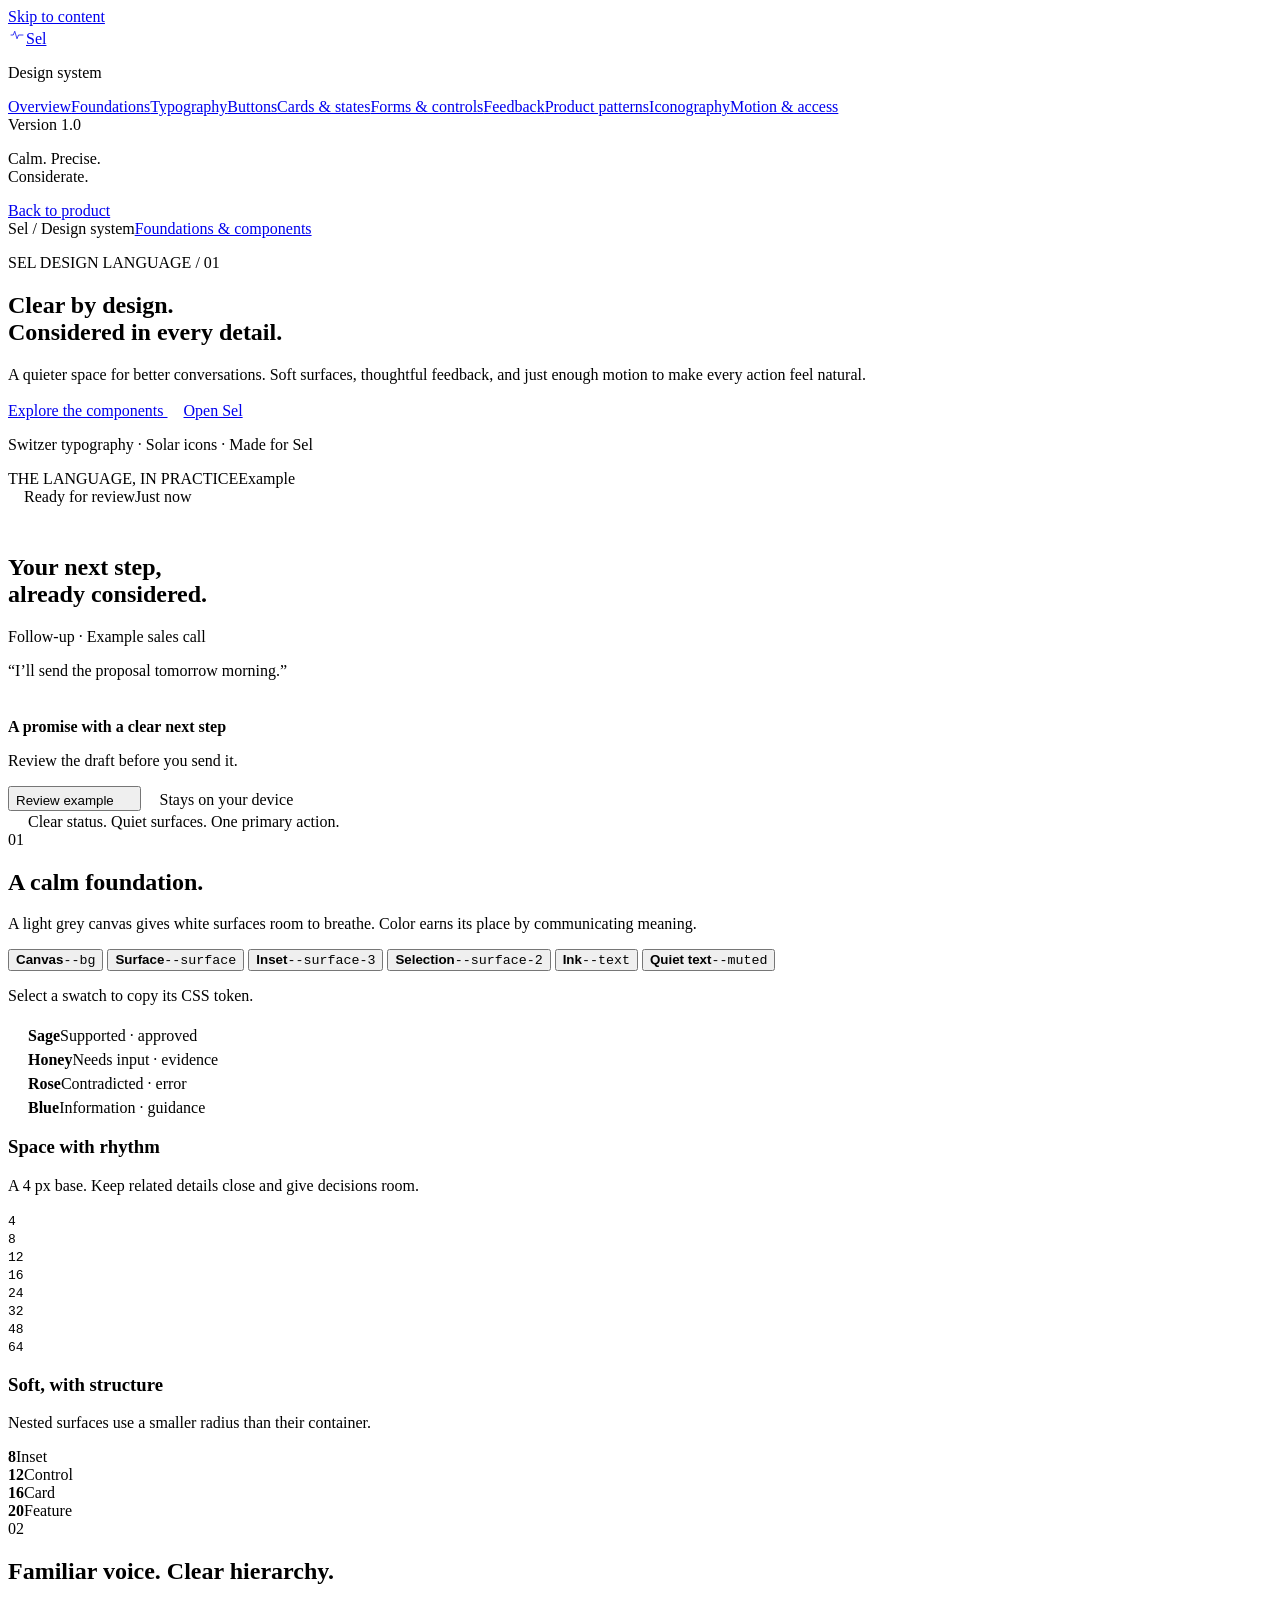
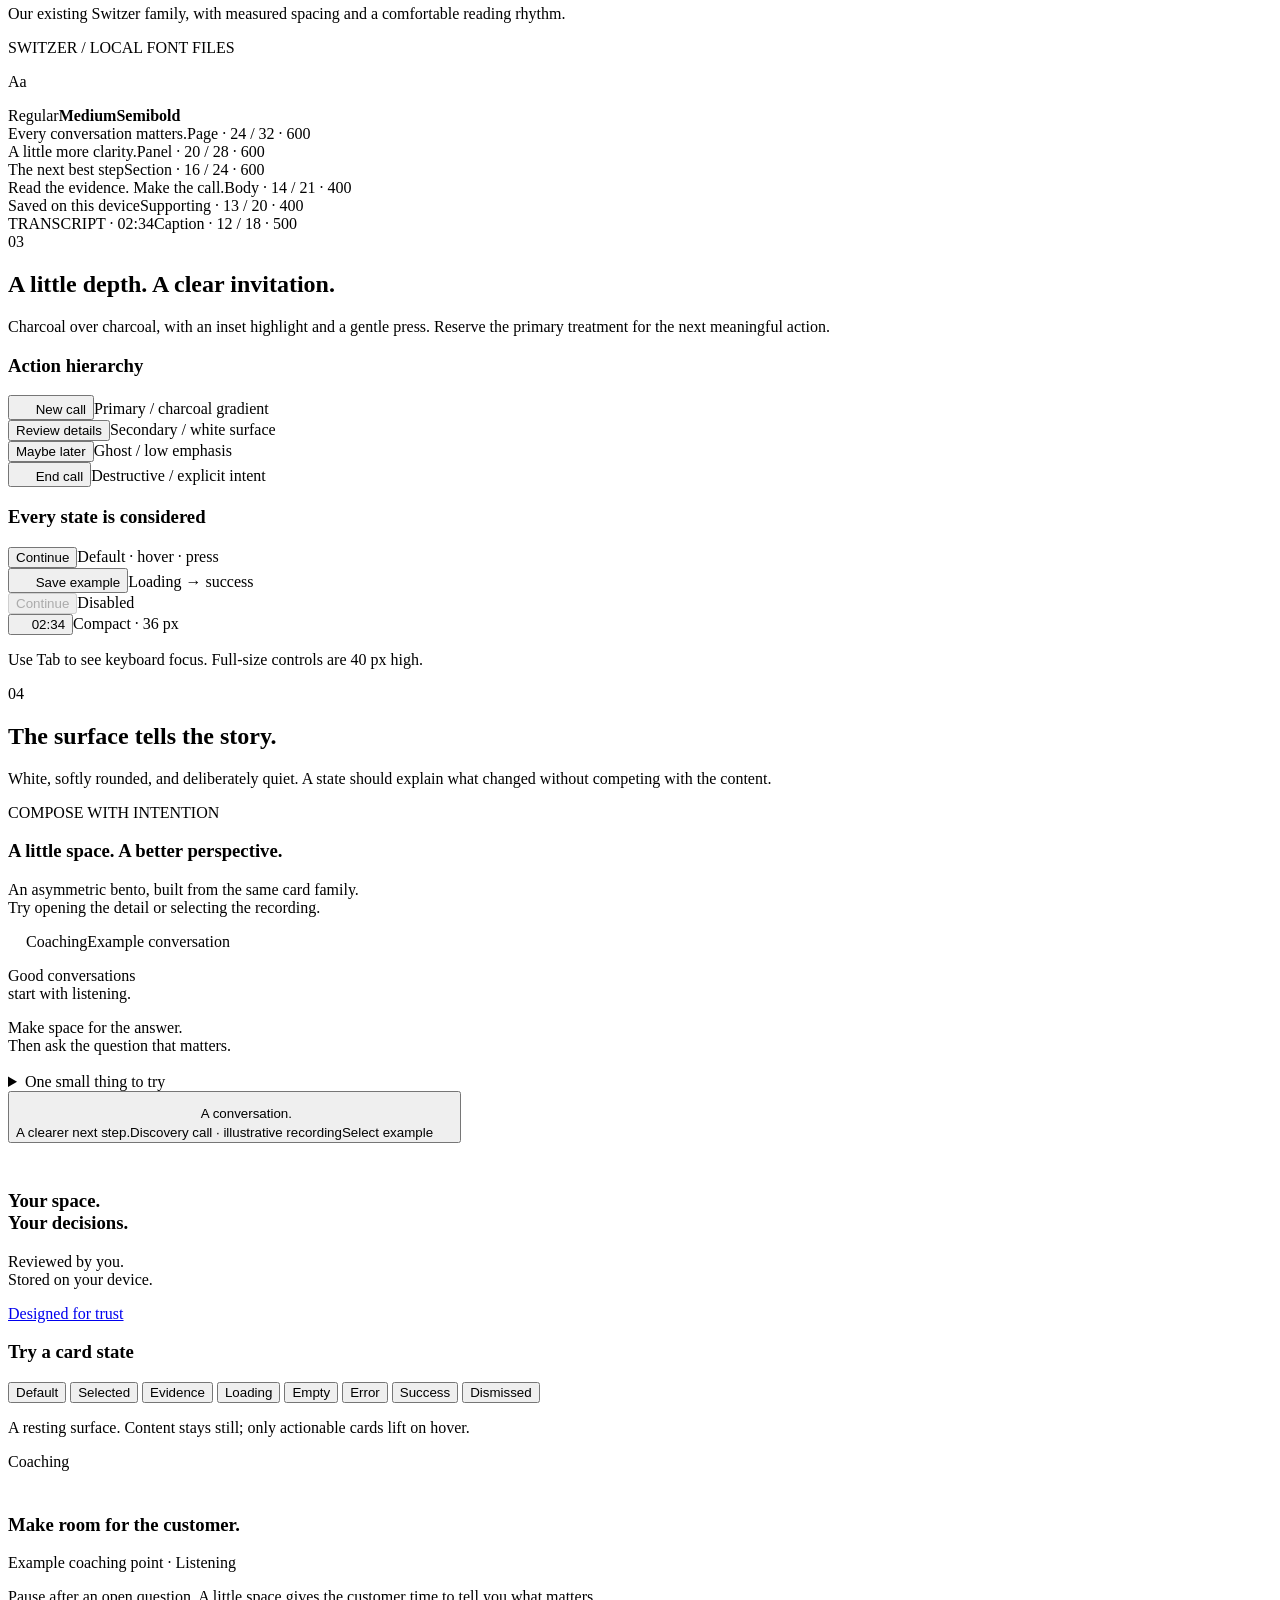
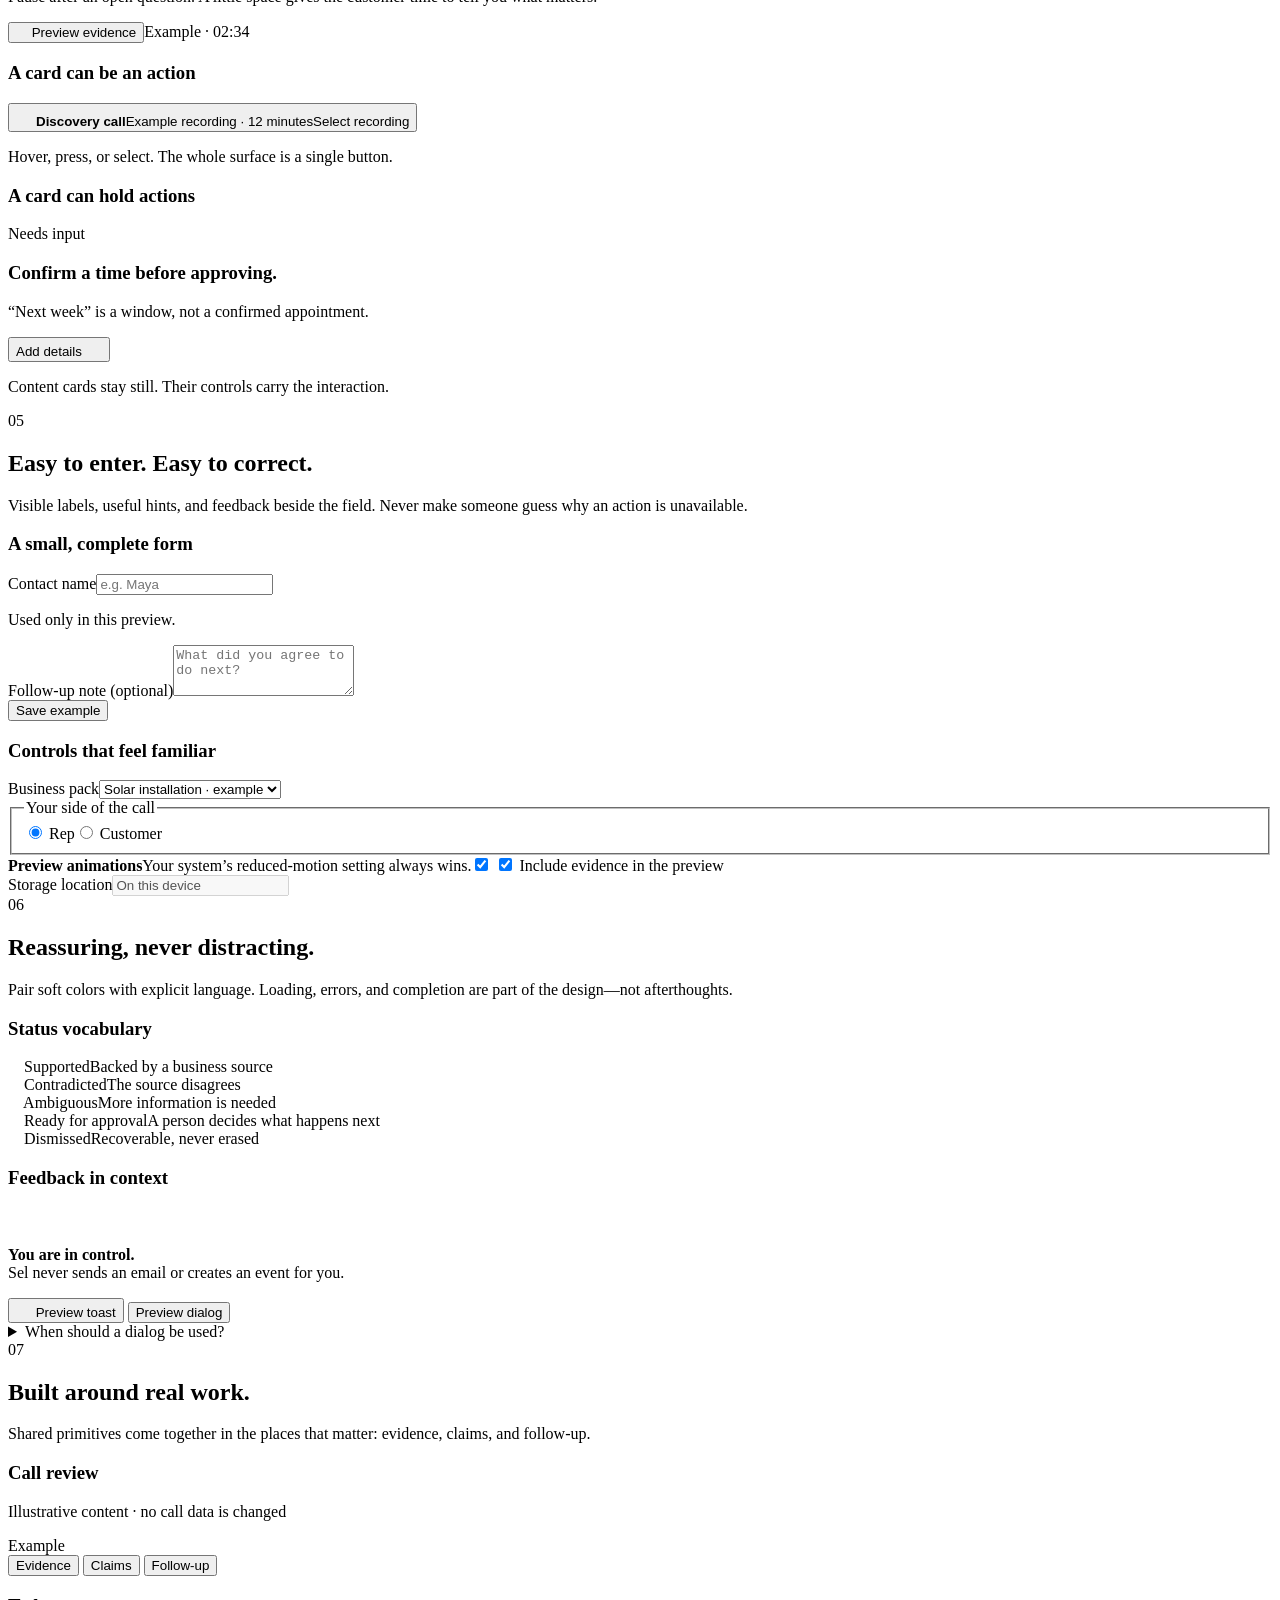
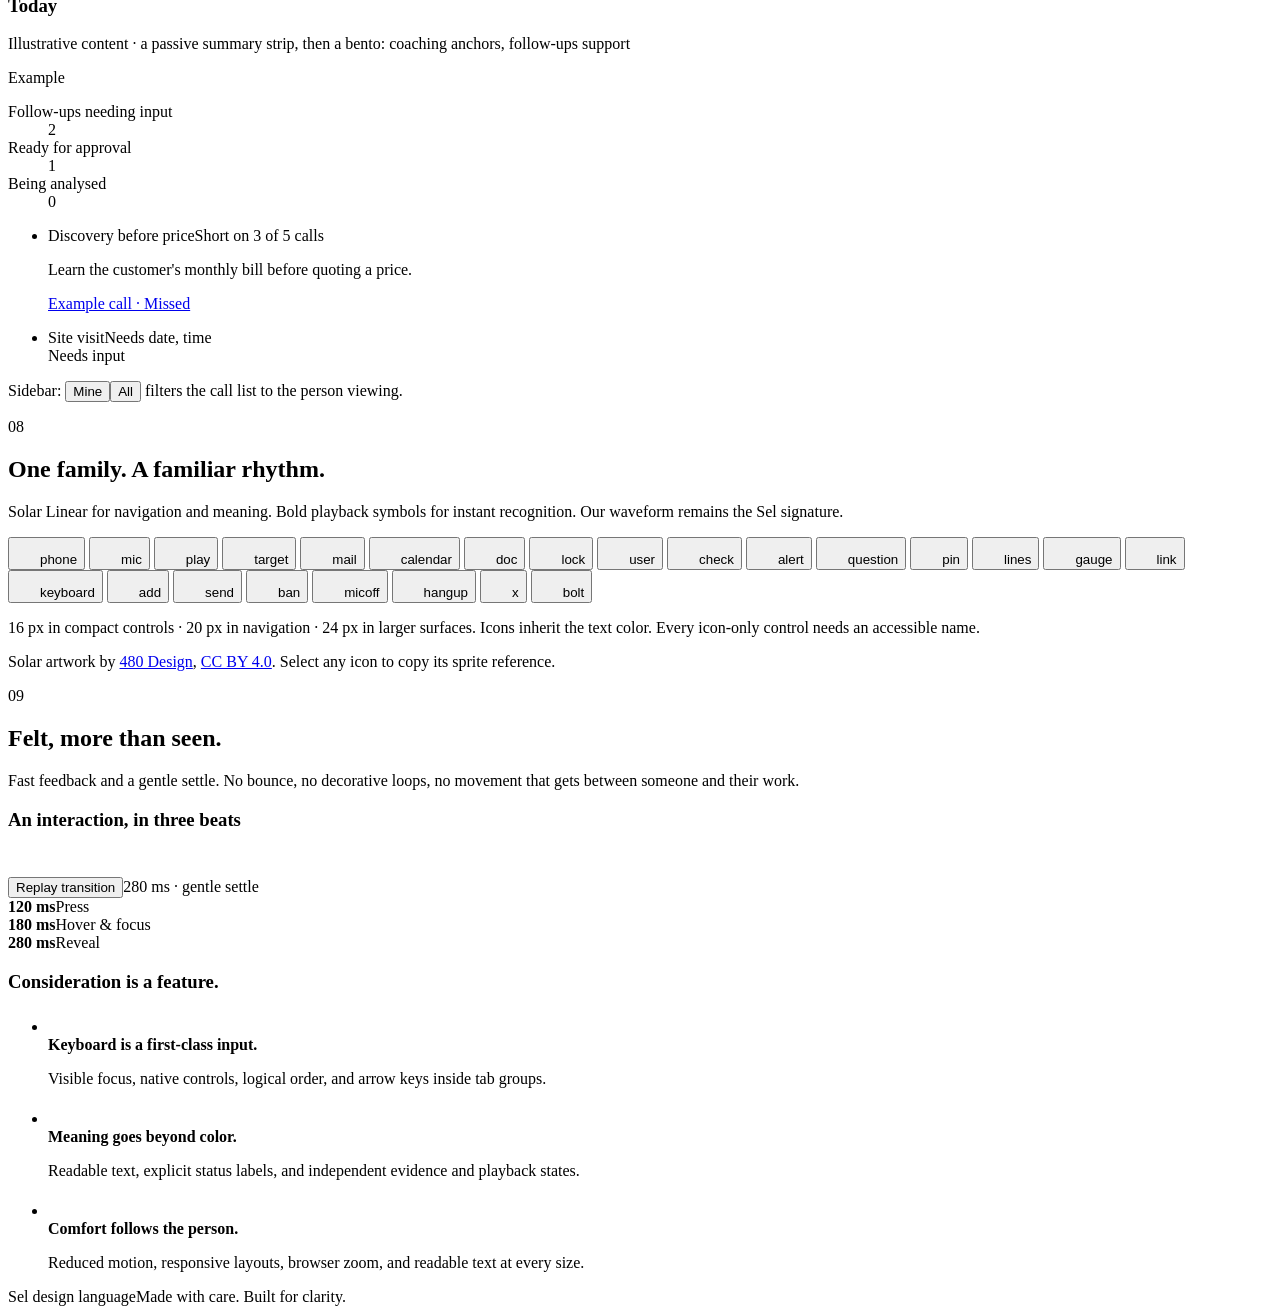
==== sel/web/design-system.html @ b3841a08 "Use 16 px card and 20 px feature radii" ====
<!doctype html>
<html lang="en">
<head><meta charset="utf-8"><meta name="viewport" content="width=device-width, initial-scale=1"><title>Sel · Design system</title><link rel="icon" href="data:,"><link rel="stylesheet" href="/static/style.css"><link rel="stylesheet" href="/static/design-system.css"><script src="/static/design-system.js" defer></script></head><body class="ds-page"><a class="skip-link" href="#content">Skip to content</a><aside class="ds-sidebar"><a class="brand" href="/" aria-label="Sel home"><span class="brand-mark" aria-hidden="true"><svg width="18" height="18" viewBox="0 0 24 24" fill="none" stroke="currentColor" stroke-linecap="round">
<path d="M4 12h3l2-5 3 10 2-5h6"/></svg></span><span class="brand-name">Sel</span></a>
<p class="ds-sidebar-title">Design system</p><nav aria-label="Design system sections"><a href="#overview" aria-current="location">Overview</a><a href="#foundations">Foundations</a><a href="#typography">Typography</a><a href="#buttons">Buttons</a><a href="#cards">Cards & states</a><a href="#forms">Forms & controls</a><a href="#feedback">Feedback</a><a href="#patterns">Product patterns</a><a href="#icons">Iconography</a><a href="#motion">Motion & access</a></nav>
<div class="ds-sidebar-footer"><span class="pill pill-neutral">Version 1.0</span>
<p>Calm. Precise.<br>Considerate.</p><a class="ds-text-link" href="/">Back to product</a></div></aside>
<div class="ds-workspace">
<header class="ds-topbar"><span>Sel <span class="muted">/ Design system</span></span><a href="#foundations" class="ds-text-link">Foundations & components</a></header><main id="content" class="ds-content">
<section id="overview" class="ds-hero" aria-labelledby="page-title">
<div class="ds-hero-copy">
<p class="ds-kicker">SEL DESIGN LANGUAGE / 01</p>
<h1 id="page-title">Clear by design.<br><span>Considered in every detail.</span></h1>
<p class="ds-intro">A quieter space for better conversations. Soft surfaces, thoughtful feedback, and just enough motion to make every action feel natural.</p>
<div class="row"><a class="button primary" href="#cards">Explore the components <svg class="solar-icon" width="16" height="16" viewBox="0 0 24 24" aria-hidden="true" focusable="false"><use href="/static/solar-icons.svg#add"/></svg></a><a class="ds-text-link" href="/#new">Open Sel</a></div>
<p class="ds-footnote">Switzer typography · Solar icons · Made for Sel</p></div>
<div class="ds-hero-preview">
<div class="ds-preview-label"><span>THE LANGUAGE, IN PRACTICE</span><span class="pill pill-neutral">Example</span></div>
<article class="card ds-feature-card">
<div class="row"><span class="pill pill-ok"><svg class="solar-icon" width="12" height="12" viewBox="0 0 24 24" aria-hidden="true" focusable="false"><use href="/static/solar-icons.svg#check"/></svg> Ready for review</span><span class="ds-preview-time">Just now</span></div>
<div class="card-head"><svg class="solar-icon" width="24" height="24" viewBox="0 0 24 24" aria-hidden="true" focusable="false"><use href="/static/solar-icons.svg#mail"/></svg>
<div>
<h2>Your next step,<br>already considered.</h2>
<p class="card-sub">Follow-up · Example sales call</p></div></div>
<p class="quote">“I’ll send the proposal tomorrow morning.”</p>
<div class="ds-preview-detail"><svg class="solar-icon" width="18" height="18" viewBox="0 0 24 24" aria-hidden="true" focusable="false"><use href="/static/solar-icons.svg#calendar"/></svg>
<div><strong>A promise with a clear next step</strong>
<p class="muted small">Review the draft before you send it.</p></div></div>
<div class="card-actions">
<button class="primary" id="hero-review">Review example <svg class="solar-icon" width="16" height="16" viewBox="0 0 24 24" aria-hidden="true" focusable="false"><use href="/static/solar-icons.svg#doc"/></svg></button><span class="ds-private"><svg class="solar-icon" width="14" height="14" viewBox="0 0 24 24" aria-hidden="true" focusable="false"><use href="/static/solar-icons.svg#lock"/></svg> Stays on your device</span></div></article>
<div class="ds-preview-note"><svg class="solar-icon" width="16" height="16" viewBox="0 0 24 24" aria-hidden="true" focusable="false"><use href="/static/solar-icons.svg#check"/></svg> Clear status. Quiet surfaces. One primary action.</div></div></section>

<section id="foundations" class="ds-section" aria-labelledby="foundations-title">
<div class="ds-section-head"><span class="ds-number">01</span>
<div>
<h2 id="foundations-title">A calm foundation.</h2>
<p>A light grey canvas gives white surfaces room to breathe. Color earns its place by communicating meaning.</p></div></div>
<div class="ds-swatches">
<button class="ds-swatch" data-token="--bg"><span class="ds-swatch-color" style="--swatch:var(--bg)"></span><strong>Canvas</strong><code>--bg</code><span class="ds-color-value"></span></button>
<button class="ds-swatch" data-token="--surface"><span class="ds-swatch-color" style="--swatch:var(--surface)"></span><strong>Surface</strong><code>--surface</code><span class="ds-color-value"></span></button>
<button class="ds-swatch" data-token="--surface-3"><span class="ds-swatch-color" style="--swatch:var(--surface-3)"></span><strong>Inset</strong><code>--surface-3</code><span class="ds-color-value"></span></button>
<button class="ds-swatch" data-token="--surface-2"><span class="ds-swatch-color" style="--swatch:var(--surface-2)"></span><strong>Selection</strong><code>--surface-2</code><span class="ds-color-value"></span></button>
<button class="ds-swatch" data-token="--text"><span class="ds-swatch-color" style="--swatch:var(--text)"></span><strong>Ink</strong><code>--text</code><span class="ds-color-value"></span></button>
<button class="ds-swatch" data-token="--muted"><span class="ds-swatch-color" style="--swatch:var(--muted)"></span><strong>Quiet text</strong><code>--muted</code><span class="ds-color-value"></span></button></div>
<p class="ds-caption">Select a swatch to copy its CSS token.</p>
<div class="ds-tones">
<div class="ds-tone ds-tone-ok"><svg class="solar-icon" width="20" height="20" viewBox="0 0 24 24" aria-hidden="true" focusable="false"><use href="/static/solar-icons.svg#check"/></svg><strong>Sage</strong><span>Supported · approved</span></div>
<div class="ds-tone ds-tone-warn"><svg class="solar-icon" width="20" height="20" viewBox="0 0 24 24" aria-hidden="true" focusable="false"><use href="/static/solar-icons.svg#alert"/></svg><strong>Honey</strong><span>Needs input · evidence</span></div>
<div class="ds-tone ds-tone-bad"><svg class="solar-icon" width="20" height="20" viewBox="0 0 24 24" aria-hidden="true" focusable="false"><use href="/static/solar-icons.svg#x"/></svg><strong>Rose</strong><span>Contradicted · error</span></div>
<div class="ds-tone ds-tone-info"><svg class="solar-icon" width="20" height="20" viewBox="0 0 24 24" aria-hidden="true" focusable="false"><use href="/static/solar-icons.svg#doc"/></svg><strong>Blue</strong><span>Information · guidance</span></div></div>
<div class="ds-split">
<div class="ds-specimen ">
<h3>Space with rhythm</h3>
<p class="muted">A 4 px base. Keep related details close and give decisions room.</p>
<div class="ds-spacing">
<div class="ds-space"><span style="--space:var(--space-1)"></span><code>4</code></div>
<div class="ds-space"><span style="--space:var(--space-2)"></span><code>8</code></div>
<div class="ds-space"><span style="--space:var(--space-3)"></span><code>12</code></div>
<div class="ds-space"><span style="--space:var(--space-4)"></span><code>16</code></div>
<div class="ds-space"><span style="--space:var(--space-6)"></span><code>24</code></div>
<div class="ds-space"><span style="--space:var(--space-8)"></span><code>32</code></div>
<div class="ds-space"><span style="--space:var(--space-12)"></span><code>48</code></div>
<div class="ds-space"><span style="--space:var(--space-16)"></span><code>64</code></div></div></div>
<div class="ds-specimen ">
<h3>Soft, with structure</h3>
<p class="muted">Nested surfaces use a smaller radius than their container.</p>
<div class="ds-radii">
<div class="ds-radius" style="--sample-radius:var(--radius-xs)"><strong>8</strong><span>Inset</span></div>
<div class="ds-radius" style="--sample-radius:var(--radius-sm)"><strong>12</strong><span>Control</span></div>
<div class="ds-radius" style="--sample-radius:var(--radius)"><strong>16</strong><span>Card</span></div>
<div class="ds-radius" style="--sample-radius:var(--radius-large)"><strong>20</strong><span>Feature</span></div></div></div></div></section>

<section id="typography" class="ds-section" aria-labelledby="typography-title">
<div class="ds-section-head"><span class="ds-number">02</span>
<div>
<h2 id="typography-title">Familiar voice. Clear hierarchy.</h2>
<p>Our existing Switzer family, with measured spacing and a comfortable reading rhythm.</p></div></div>
<div class="ds-type-sheet">
<div class="ds-type-display"><span class="ds-kicker">SWITZER / LOCAL FONT FILES</span>
<p>Aa</p>
<div class="row"><span>Regular</span><strong>Medium</strong><b>Semibold</b></div></div>
<div class="ds-type-scale">
<div><span class="ds-type-example" style="--sample-size:var(--text-title)">Every conversation matters.</span><span class="ds-type-meta">Page · 24 / 32 · 600</span></div>
<div><span class="ds-type-example" style="--sample-size:var(--text-panel)">A little more clarity.</span><span class="ds-type-meta">Panel · 20 / 28 · 600</span></div>
<div><span class="ds-type-example" style="--sample-size:var(--text-section)">The next best step</span><span class="ds-type-meta">Section · 16 / 24 · 600</span></div>
<div><span class="ds-type-example" style="--sample-size:var(--text-body)">Read the evidence. Make the call.</span><span class="ds-type-meta">Body · 14 / 21 · 400</span></div>
<div><span class="ds-type-example" style="--sample-size:var(--text-small)">Saved on this device</span><span class="ds-type-meta">Supporting · 13 / 20 · 400</span></div>
<div><span class="ds-type-example" style="--sample-size:var(--text-caption)">TRANSCRIPT · 02:34</span><span class="ds-type-meta">Caption · 12 / 18 · 500</span></div></div></div></section>

<section id="buttons" class="ds-section" aria-labelledby="buttons-title">
<div class="ds-section-head"><span class="ds-number">03</span>
<div>
<h2 id="buttons-title">A little depth. A clear invitation.</h2>
<p>Charcoal over charcoal, with an inset highlight and a gentle press. Reserve the primary treatment for the next meaningful action.</p></div></div>
<div class="ds-split">
<div class="ds-specimen ">
<h3>Action hierarchy</h3>
<div class="ds-control-row">
<button class="primary" data-notice="Primary action selected."><svg class="solar-icon" width="16" height="16" viewBox="0 0 24 24" aria-hidden="true" focusable="false"><use href="/static/solar-icons.svg#add"/></svg> New call</button><span>Primary / charcoal gradient</span></div>
<div class="ds-control-row">
<button data-notice="Secondary action selected.">Review details</button><span>Secondary / white surface</span></div>
<div class="ds-control-row">
<button class="ghost" data-notice="Quiet action selected.">Maybe later</button><span>Ghost / low emphasis</span></div>
<div class="ds-control-row">
<button class="danger" data-notice="Destructive style preview only. No call was ended."><svg class="solar-icon" width="16" height="16" viewBox="0 0 24 24" aria-hidden="true" focusable="false"><use href="/static/solar-icons.svg#hangup"/></svg> End call</button><span>Destructive / explicit intent</span></div></div>
<div class="ds-specimen ">
<h3>Every state is considered</h3>
<div class="ds-button-states">
<div>
<button class="primary" data-notice="Try hovering, focusing with Tab, and pressing this button.">Continue</button><span>Default · hover · press</span></div>
<div>
<button class="primary" id="loading-demo"><svg class="solar-icon" width="16" height="16" viewBox="0 0 24 24" aria-hidden="true" focusable="false"><use href="/static/solar-icons.svg#check"/></svg> Save example</button><span>Loading → success</span></div>
<div>
<button class="primary" disabled>Continue</button><span>Disabled</span></div>
<div>
<button class="small" data-notice="Compact control: 36 px high."><svg class="solar-icon" width="12" height="12" viewBox="0 0 24 24" aria-hidden="true" focusable="false"><use href="/static/solar-icons.svg#play"/></svg> 02:34</button><span>Compact · 36 px</span></div></div>
<p class="ds-caption">Use Tab to see keyboard focus. Full-size controls are 40 px high.</p></div></div></section>

<section id="cards" class="ds-section" aria-labelledby="cards-title">
<div class="ds-section-head"><span class="ds-number">04</span>
<div>
<h2 id="cards-title">The surface tells the story.</h2>
<p>White, softly rounded, and deliberately quiet. A state should explain what changed without competing with the content.</p></div></div>
<div class="ds-bento-intro">
<div>
<p class="ds-kicker">COMPOSE WITH INTENTION</p>
<h3>A little space. A better perspective.</h3></div>
<p class="muted small">An asymmetric bento, built from the same card family.<br>Try opening the detail or selecting the recording.</p></div>
<div class="ds-bento">
<article class="card ds-bento-anchor">
<div class="row"><span class="pill pill-info"><svg class="solar-icon" width="14" height="14" viewBox="0 0 24 24" aria-hidden="true"><use href="/static/solar-icons.svg#target"/></svg> Coaching</span><span class="muted small">Example conversation</span></div>
<div>
<p class="ds-bento-title">Good conversations<br>start with listening.</p>
<p class="ds-bento-copy">Make space for the answer.<br>Then ask the question that matters.</p></div>
<div class="ds-listening-art" aria-hidden="true"><span></span><span></span><span></span><span></span><span></span><span></span><span></span><span></span><span></span><span></span><span></span><span></span><span></span><span></span><span></span><span></span><span></span><span></span><span></span><span></span><span></span><span></span><span></span><span></span><span></span></div><details class="ds-bento-detail"><summary>One small thing to try <svg class="solar-icon" width="16" height="16" viewBox="0 0 24 24" aria-hidden="true"><use href="/static/solar-icons.svg#add"/></svg></summary>
<div>
<p>After your next open question, pause before responding. Listen for the customer’s priorities before introducing a solution.</p><span class="pill pill-neutral">Example guidance</span></div></details></article>
<button class="card is-interactive ds-bento-recording" id="bento-recording" aria-pressed="false"><span class="ds-bento-icon"><svg class="solar-icon" width="24" height="24" viewBox="0 0 24 24" aria-hidden="true"><use href="/static/solar-icons.svg#phone"/></svg></span><span class="ds-bento-small-title">A conversation.<br>A clearer next step.</span><span class="muted small">Discovery call · illustrative recording</span><span class="ds-bento-action">Select example <svg class="solar-icon" width="16" height="16" viewBox="0 0 24 24" aria-hidden="true"><use href="/static/solar-icons.svg#add"/></svg></span></button>
<article class="card ds-bento-assurance">
<div class="ds-bento-icon"><svg class="solar-icon" width="24" height="24" viewBox="0 0 24 24" aria-hidden="true"><use href="/static/solar-icons.svg#lock"/></svg></div>
<h3>Your space.<br>Your decisions.</h3>
<p>Reviewed by you.<br>Stored on your device.</p><a href="#feedback" class="ds-text-link">Designed for trust</a></article></div>
<div class="ds-card-lab">
<div class="ds-state-controls">
<h3>Try a card state</h3>
<div class="ds-state-options" role="group" aria-label="Card state">
<button class="small ghost" data-card-state="default" aria-pressed="true">Default</button>
<button class="small ghost" data-card-state="selected" aria-pressed="false">Selected</button>
<button class="small ghost" data-card-state="evidence" aria-pressed="false">Evidence</button>
<button class="small ghost" data-card-state="loading" aria-pressed="false">Loading</button>
<button class="small ghost" data-card-state="empty" aria-pressed="false">Empty</button>
<button class="small ghost" data-card-state="error" aria-pressed="false">Error</button>
<button class="small ghost" data-card-state="success" aria-pressed="false">Success</button>
<button class="small ghost" data-card-state="dismissed" aria-pressed="false">Dismissed</button></div>
<p id="card-state-help" class="muted small" aria-live="polite">A resting surface. Content stays still; only actionable cards lift on hover.</p></div>
<div class="ds-state-stage">
<article class="card" id="state-card" tabindex="0" aria-labelledby="state-card-title"><span class="pill pill-neutral card-tag" id="state-pill">Coaching</span>
<div class="card-head"><svg class="solar-icon" width="20" height="20" viewBox="0 0 24 24" aria-hidden="true" focusable="false"><use href="/static/solar-icons.svg#target"/></svg>
<div class="card-head-text">
<h3 class="summary" id="state-card-title">Make room for the customer.</h3>
<p class="card-sub">Example coaching point · Listening</p></div></div>
<p id="state-description">Pause after an open question. A little space gives the customer time to tell you what matters.</p>
<div class="card-actions">
<button class="small" id="state-action"><svg class="solar-icon" width="12" height="12" viewBox="0 0 24 24" aria-hidden="true" focusable="false"><use href="/static/solar-icons.svg#play"/></svg> Preview evidence</button><span class="muted small" id="state-meta">Example · 02:34</span></div></article></div></div>
<div class="ds-split ds-card-examples">
<div class="ds-specimen ">
<h3>A card can be an action</h3>
<button class="card is-interactive" id="select-card" aria-pressed="false"><span class="row"><svg class="solar-icon" width="20" height="20" viewBox="0 0 24 24" aria-hidden="true" focusable="false"><use href="/static/solar-icons.svg#phone"/></svg><strong>Discovery call</strong></span><span class="muted">Example recording · 12 minutes</span><span class="ds-text-link">Select recording</span></button>
<p class="ds-caption">Hover, press, or select. The whole surface is a single button.</p></div>
<div class="ds-specimen ">
<h3>A card can hold actions</h3>
<article class="card">
<div class="row"><span class="pill pill-warn">Needs input</span></div>
<h3>Confirm a time before approving.</h3>
<p class="muted">“Next week” is a window, not a confirmed appointment.</p>
<div class="card-actions">
<button class="small" id="jump-form">Add details <svg class="solar-icon" width="16" height="16" viewBox="0 0 24 24" aria-hidden="true" focusable="false"><use href="/static/solar-icons.svg#calendar"/></svg></button></div></article>
<p class="ds-caption">Content cards stay still. Their controls carry the interaction.</p></div></div></section>

<section id="forms" class="ds-section" aria-labelledby="forms-title">
<div class="ds-section-head"><span class="ds-number">05</span>
<div>
<h2 id="forms-title">Easy to enter. Easy to correct.</h2>
<p>Visible labels, useful hints, and feedback beside the field. Never make someone guess why an action is unavailable.</p></div></div>
<div class="ds-split">
<div class="ds-specimen ">
<h3>A small, complete form</h3>
<form id="example-form" novalidate>
<div class="field">
<label for="example-name">Contact name</label><input id="example-name" name="name" autocomplete="off" placeholder="e.g. Maya" required aria-describedby="name-hint name-error">
<p id="name-hint" class="hint small">Used only in this preview.</p>
<p id="name-error" class="form-error" hidden>Enter a name to preview the saved state.</p></div>
<div class="field">
<label for="example-note">Follow-up note <span class="muted">(optional)</span></label><textarea id="example-note" rows="3" placeholder="What did you agree to do next?"></textarea></div>
<div class="row">
<button class="primary" type="submit">Save example</button><span id="form-status" class="small muted" role="status"></span></div></form></div>
<div class="ds-specimen ">
<h3>Controls that feel familiar</h3>
<div class="field">
<label for="demo-select">Business pack</label><select id="demo-select"><option>Solar installation · example</option>Point of sale · example</option></select></div><fieldset class="ds-fieldset"><legend>Your side of the call</legend>
<div class="segmented"><input id="role-rep" name="demo-role" type="radio" value="rep" checked>
<label for="role-rep">Rep</label><input id="role-customer" name="demo-role" type="radio" value="customer">
<label for="role-customer">Customer</label></div></fieldset>
<label class="ds-switch-label" for="motion-toggle"><span><strong>Preview animations</strong><span class="muted small">Your system’s reduced-motion setting always wins.</span></span><input id="motion-toggle" class="ds-switch" type="checkbox" role="switch" checked></label>
<label class="ds-check-label"><input type="checkbox" checked> Include evidence in the preview</label>
<div class="field">
<label for="disabled-field">Storage location</label><input id="disabled-field" value="On this device" disabled></div></div></div></section>

<section id="feedback" class="ds-section" aria-labelledby="feedback-title">
<div class="ds-section-head"><span class="ds-number">06</span>
<div>
<h2 id="feedback-title">Reassuring, never distracting.</h2>
<p>Pair soft colors with explicit language. Loading, errors, and completion are part of the design—not afterthoughts.</p></div></div>
<div class="ds-split">
<div class="ds-specimen ">
<h3>Status vocabulary</h3>
<div class="ds-status-list">
<div><span class="pill pill-ok"><svg class="solar-icon" width="12" height="12" viewBox="0 0 24 24" aria-hidden="true" focusable="false"><use href="/static/solar-icons.svg#check"/></svg> Supported</span><span class="muted small">Backed by a business source</span></div>
<div><span class="pill pill-bad"><svg class="solar-icon" width="12" height="12" viewBox="0 0 24 24" aria-hidden="true" focusable="false"><use href="/static/solar-icons.svg#x"/></svg> Contradicted</span><span class="muted small">The source disagrees</span></div>
<div><span class="pill pill-warn"><svg class="solar-icon" width="12" height="12" viewBox="0 0 24 24" aria-hidden="true" focusable="false"><use href="/static/solar-icons.svg#question"/></svg> Ambiguous</span><span class="muted small">More information is needed</span></div>
<div><span class="pill pill-info"><svg class="solar-icon" width="12" height="12" viewBox="0 0 24 24" aria-hidden="true" focusable="false"><use href="/static/solar-icons.svg#doc"/></svg> Ready for approval</span><span class="muted small">A person decides what happens next</span></div>
<div><span class="pill pill-neutral"><svg class="solar-icon" width="12" height="12" viewBox="0 0 24 24" aria-hidden="true" focusable="false"><use href="/static/solar-icons.svg#ban"/></svg> Dismissed</span><span class="muted small">Recoverable, never erased</span></div></div></div>
<div class="ds-specimen ">
<h3>Feedback in context</h3>
<div class="ds-inline-note"><svg class="solar-icon" width="18" height="18" viewBox="0 0 24 24" aria-hidden="true" focusable="false"><use href="/static/solar-icons.svg#lock"/></svg>
<p><strong>You are in control.</strong><br>Sel never sends an email or creates an event for you.</p></div>
<div class="row">
<button id="toast-demo"><svg class="solar-icon" width="16" height="16" viewBox="0 0 24 24" aria-hidden="true" focusable="false"><use href="/static/solar-icons.svg#check"/></svg> Preview toast</button>
<button id="dialog-demo">Preview dialog</button></div><details class="ds-disclosure"><summary>When should a dialog be used?</summary>
<p>Use a dialog for a focused decision that needs context. Keep simple edits and validation inline. Escape closes a dialog and focus returns to its trigger.</p></details></div></div></section>

<section id="patterns" class="ds-section" aria-labelledby="patterns-title">
<div class="ds-section-head"><span class="ds-number">07</span>
<div>
<h2 id="patterns-title">Built around real work.</h2>
<p>Shared primitives come together in the places that matter: evidence, claims, and follow-up.</p></div></div>
<div class="ds-pattern-panel">
<div class="ds-pattern-header">
<div>
<h3>Call review</h3>
<p class="muted small">Illustrative content · no call data is changed</p></div><span class="pill pill-neutral">Example</span></div>
<div class="tabs" role="tablist" aria-label="Pattern previews">
<button class="tab is-selected" id="pattern-evidence" role="tab" aria-selected="true" aria-controls="pattern-panel" data-pattern="evidence">Evidence</button>
<button class="tab" id="pattern-claims" role="tab" aria-selected="false" aria-controls="pattern-panel" data-pattern="claims" tabindex="-1">Claims</button>
<button class="tab" id="pattern-followup" role="tab" aria-selected="false" aria-controls="pattern-panel" data-pattern="followup" tabindex="-1">Follow-up</button></div>
<div id="pattern-panel" role="tabpanel" aria-labelledby="pattern-evidence" tabindex="0"></div></div>
<div class="ds-pattern-panel ds-today-example">
<div class="ds-pattern-header">
<div>
<h3>Today</h3>
<p class="muted small">Illustrative content · a passive summary strip, then a bento: coaching anchors, follow-ups support</p></div><span class="pill pill-neutral">Example</span></div>
<dl class="stat-strip" aria-label="Example summary"><div class="stat is-warn"><dt>Follow-ups needing input</dt><dd>2</dd></div><div class="stat"><dt>Ready for approval</dt><dd>1</dd></div><div class="stat"><dt>Being analysed</dt><dd>0</dd></div></dl>
<div class="bento">
<section class="list-card page-section bento-anchor" aria-label="Skills to work on example"><div class="page-section-body"><ul class="skills"><li class="skill"><div class="skill-head"><span class="strong">Discovery before price</span><span class="pill pill-bad">Short on 3 of 5 calls</span></div><p class="muted small">Learn the customer's monthly bill before quoting a price.</p><div class="skill-calls"><a class="chip-link" href="#patterns">Example call · Missed</a></div></li></ul></div></section>
<section class="list-card page-section" aria-label="Follow-ups example"><div class="page-section-body"><ul class="page-rows"><li class="page-row"><div class="page-row-main"><span class="strong">Site visit</span><span class="muted small">Needs date, time</span></div><span class="pill pill-warn">Needs input</span></li></ul></div></section></div>
<p class="muted small">Sidebar: <span class="scope-toggle" role="group" aria-label="Example scope"><button type="button" class="scope-btn is-on" aria-pressed="true">Mine</button><button type="button" class="scope-btn" aria-pressed="false">All</button></span> filters the call list to the person viewing.</p></div></section>

<section id="icons" class="ds-section" aria-labelledby="icons-title">
<div class="ds-section-head"><span class="ds-number">08</span>
<div>
<h2 id="icons-title">One family. A familiar rhythm.</h2>
<p>Solar Linear for navigation and meaning. Bold playback symbols for instant recognition. Our waveform remains the Sel signature.</p></div></div>
<div class="ds-icons">
<button data-icon="phone" aria-label="Copy phone icon reference"><svg class="solar-icon" width="24" height="24" viewBox="0 0 24 24" aria-hidden="true" focusable="false"><use href="/static/solar-icons.svg#phone"/></svg><span>phone</span></button>
<button data-icon="mic" aria-label="Copy mic icon reference"><svg class="solar-icon" width="24" height="24" viewBox="0 0 24 24" aria-hidden="true" focusable="false"><use href="/static/solar-icons.svg#mic"/></svg><span>mic</span></button>
<button data-icon="play" aria-label="Copy play icon reference"><svg class="solar-icon" width="24" height="24" viewBox="0 0 24 24" aria-hidden="true" focusable="false"><use href="/static/solar-icons.svg#play"/></svg><span>play</span></button>
<button data-icon="target" aria-label="Copy target icon reference"><svg class="solar-icon" width="24" height="24" viewBox="0 0 24 24" aria-hidden="true" focusable="false"><use href="/static/solar-icons.svg#target"/></svg><span>target</span></button>
<button data-icon="mail" aria-label="Copy mail icon reference"><svg class="solar-icon" width="24" height="24" viewBox="0 0 24 24" aria-hidden="true" focusable="false"><use href="/static/solar-icons.svg#mail"/></svg><span>mail</span></button>
<button data-icon="calendar" aria-label="Copy calendar icon reference"><svg class="solar-icon" width="24" height="24" viewBox="0 0 24 24" aria-hidden="true" focusable="false"><use href="/static/solar-icons.svg#calendar"/></svg><span>calendar</span></button>
<button data-icon="doc" aria-label="Copy doc icon reference"><svg class="solar-icon" width="24" height="24" viewBox="0 0 24 24" aria-hidden="true" focusable="false"><use href="/static/solar-icons.svg#doc"/></svg><span>doc</span></button>
<button data-icon="lock" aria-label="Copy lock icon reference"><svg class="solar-icon" width="24" height="24" viewBox="0 0 24 24" aria-hidden="true" focusable="false"><use href="/static/solar-icons.svg#lock"/></svg><span>lock</span></button>
<button data-icon="user" aria-label="Copy user icon reference"><svg class="solar-icon" width="24" height="24" viewBox="0 0 24 24" aria-hidden="true" focusable="false"><use href="/static/solar-icons.svg#user"/></svg><span>user</span></button>
<button data-icon="check" aria-label="Copy check icon reference"><svg class="solar-icon" width="24" height="24" viewBox="0 0 24 24" aria-hidden="true" focusable="false"><use href="/static/solar-icons.svg#check"/></svg><span>check</span></button>
<button data-icon="alert" aria-label="Copy alert icon reference"><svg class="solar-icon" width="24" height="24" viewBox="0 0 24 24" aria-hidden="true" focusable="false"><use href="/static/solar-icons.svg#alert"/></svg><span>alert</span></button>
<button data-icon="question" aria-label="Copy question icon reference"><svg class="solar-icon" width="24" height="24" viewBox="0 0 24 24" aria-hidden="true" focusable="false"><use href="/static/solar-icons.svg#question"/></svg><span>question</span></button>
<button data-icon="pin" aria-label="Copy pin icon reference"><svg class="solar-icon" width="24" height="24" viewBox="0 0 24 24" aria-hidden="true" focusable="false"><use href="/static/solar-icons.svg#pin"/></svg><span>pin</span></button>
<button data-icon="lines" aria-label="Copy lines icon reference"><svg class="solar-icon" width="24" height="24" viewBox="0 0 24 24" aria-hidden="true" focusable="false"><use href="/static/solar-icons.svg#lines"/></svg><span>lines</span></button>
<button data-icon="gauge" aria-label="Copy gauge icon reference"><svg class="solar-icon" width="24" height="24" viewBox="0 0 24 24" aria-hidden="true" focusable="false"><use href="/static/solar-icons.svg#gauge"/></svg><span>gauge</span></button>
<button data-icon="link" aria-label="Copy link icon reference"><svg class="solar-icon" width="24" height="24" viewBox="0 0 24 24" aria-hidden="true" focusable="false"><use href="/static/solar-icons.svg#link"/></svg><span>link</span></button>
<button data-icon="keyboard" aria-label="Copy keyboard icon reference"><svg class="solar-icon" width="24" height="24" viewBox="0 0 24 24" aria-hidden="true" focusable="false"><use href="/static/solar-icons.svg#keyboard"/></svg><span>keyboard</span></button>
<button data-icon="add" aria-label="Copy add icon reference"><svg class="solar-icon" width="24" height="24" viewBox="0 0 24 24" aria-hidden="true" focusable="false"><use href="/static/solar-icons.svg#add"/></svg><span>add</span></button>
<button data-icon="send" aria-label="Copy send icon reference"><svg class="solar-icon" width="24" height="24" viewBox="0 0 24 24" aria-hidden="true" focusable="false"><use href="/static/solar-icons.svg#send"/></svg><span>send</span></button>
<button data-icon="ban" aria-label="Copy ban icon reference"><svg class="solar-icon" width="24" height="24" viewBox="0 0 24 24" aria-hidden="true" focusable="false"><use href="/static/solar-icons.svg#ban"/></svg><span>ban</span></button>
<button data-icon="micoff" aria-label="Copy micoff icon reference"><svg class="solar-icon" width="24" height="24" viewBox="0 0 24 24" aria-hidden="true" focusable="false"><use href="/static/solar-icons.svg#micoff"/></svg><span>micoff</span></button>
<button data-icon="hangup" aria-label="Copy hangup icon reference"><svg class="solar-icon" width="24" height="24" viewBox="0 0 24 24" aria-hidden="true" focusable="false"><use href="/static/solar-icons.svg#hangup"/></svg><span>hangup</span></button>
<button data-icon="x" aria-label="Copy x icon reference"><svg class="solar-icon" width="24" height="24" viewBox="0 0 24 24" aria-hidden="true" focusable="false"><use href="/static/solar-icons.svg#x"/></svg><span>x</span></button>
<button data-icon="bolt" aria-label="Copy bolt icon reference"><svg class="solar-icon" width="24" height="24" viewBox="0 0 24 24" aria-hidden="true" focusable="false"><use href="/static/solar-icons.svg#bolt"/></svg><span>bolt</span></button></div>
<p class="ds-caption">16 px in compact controls · 20 px in navigation · 24 px in larger surfaces. Icons inherit the text color. Every icon-only control needs an accessible name.</p>
<p class="ds-caption">Solar artwork by <a href="https://www.figma.com/community/file/1166831539721848736">480 Design</a>, <a href="https://creativecommons.org/licenses/by/4.0/">CC BY 4.0</a>. Select any icon to copy its sprite reference.</p></section>

<section id="motion" class="ds-section" aria-labelledby="motion-title">
<div class="ds-section-head"><span class="ds-number">09</span>
<div>
<h2 id="motion-title">Felt, more than seen.</h2>
<p>Fast feedback and a gentle settle. No bounce, no decorative loops, no movement that gets between someone and their work.</p></div></div>
<div class="ds-split">
<div class="ds-specimen ">
<h3>An interaction, in three beats</h3>
<div class="ds-motion-stage">
<div class="ds-motion-object" id="motion-object"><svg class="solar-icon" width="24" height="24" viewBox="0 0 24 24" aria-hidden="true" focusable="false"><use href="/static/solar-icons.svg#check"/></svg></div></div>
<div class="row">
<button id="motion-replay">Replay transition</button><span id="motion-status" class="muted small" role="status">280 ms · gentle settle</span></div>
<div class="ds-timings">
<div><strong>120 ms</strong><span>Press</span></div>
<div><strong>180 ms</strong><span>Hover & focus</span></div>
<div><strong>280 ms</strong><span>Reveal</span></div></div></div>
<div class="ds-specimen ">
<h3>Consideration is a feature.</h3><ul class="ds-principles"><li><svg class="solar-icon" width="20" height="20" viewBox="0 0 24 24" aria-hidden="true" focusable="false"><use href="/static/solar-icons.svg#keyboard"/></svg>
<div><strong>Keyboard is a first-class input.</strong>
<p>Visible focus, native controls, logical order, and arrow keys inside tab groups.</p></div></li><li><svg class="solar-icon" width="20" height="20" viewBox="0 0 24 24" aria-hidden="true" focusable="false"><use href="/static/solar-icons.svg#check"/></svg>
<div><strong>Meaning goes beyond color.</strong>
<p>Readable text, explicit status labels, and independent evidence and playback states.</p></div></li><li><svg class="solar-icon" width="20" height="20" viewBox="0 0 24 24" aria-hidden="true" focusable="false"><use href="/static/solar-icons.svg#user"/></svg>
<div><strong>Comfort follows the person.</strong>
<p>Reduced motion, responsive layouts, browser zoom, and readable text at every size.</p></div></li></ul></div></div></section>
<footer class="ds-footer"><span>Sel design language</span><span>Made with care. Built for clarity.</span></footer></main></div><dialog id="preview-dialog" class="ds-dialog" aria-labelledby="dialog-title" aria-describedby="dialog-description">
<div class="row ds-dialog-head"><span class="pill pill-info">Design preview</span>
<button class="ghost small" id="close-dialog" aria-label="Close preview"><svg class="solar-icon" width="18" height="18" viewBox="0 0 24 24" aria-hidden="true" focusable="false"><use href="/static/solar-icons.svg#x"/></svg></button></div>
<h2 id="dialog-title">A follow-up, ready for your review.</h2>
<p id="dialog-description">This is an interactive design example. Approving it only changes this preview.</p>
<div class="ds-inline-note"><svg class="solar-icon" width="20" height="20" viewBox="0 0 24 24" aria-hidden="true" focusable="false"><use href="/static/solar-icons.svg#mail"/></svg>
<p>Thanks for the conversation. As promised, I’ll share the proposal tomorrow morning.</p></div>
<div class="row">
<button class="primary" id="approve-example"><svg class="solar-icon" width="16" height="16" viewBox="0 0 24 24" aria-hidden="true" focusable="false"><use href="/static/solar-icons.svg#check"/></svg> Approve example</button>
<button class="ghost" id="cancel-dialog">Keep reviewing</button></div></dialog>
<div id="ds-toast" class="ds-toast" role="status" aria-live="polite" hidden><svg class="solar-icon" width="18" height="18" viewBox="0 0 24 24" aria-hidden="true" focusable="false"><use href="/static/solar-icons.svg#check"/></svg><span id="toast-text"></span>
<button class="ghost small" id="close-toast" aria-label="Dismiss notification"><svg class="solar-icon" width="16" height="16" viewBox="0 0 24 24" aria-hidden="true" focusable="false"><use href="/static/solar-icons.svg#x"/></svg></button></div></body></html>
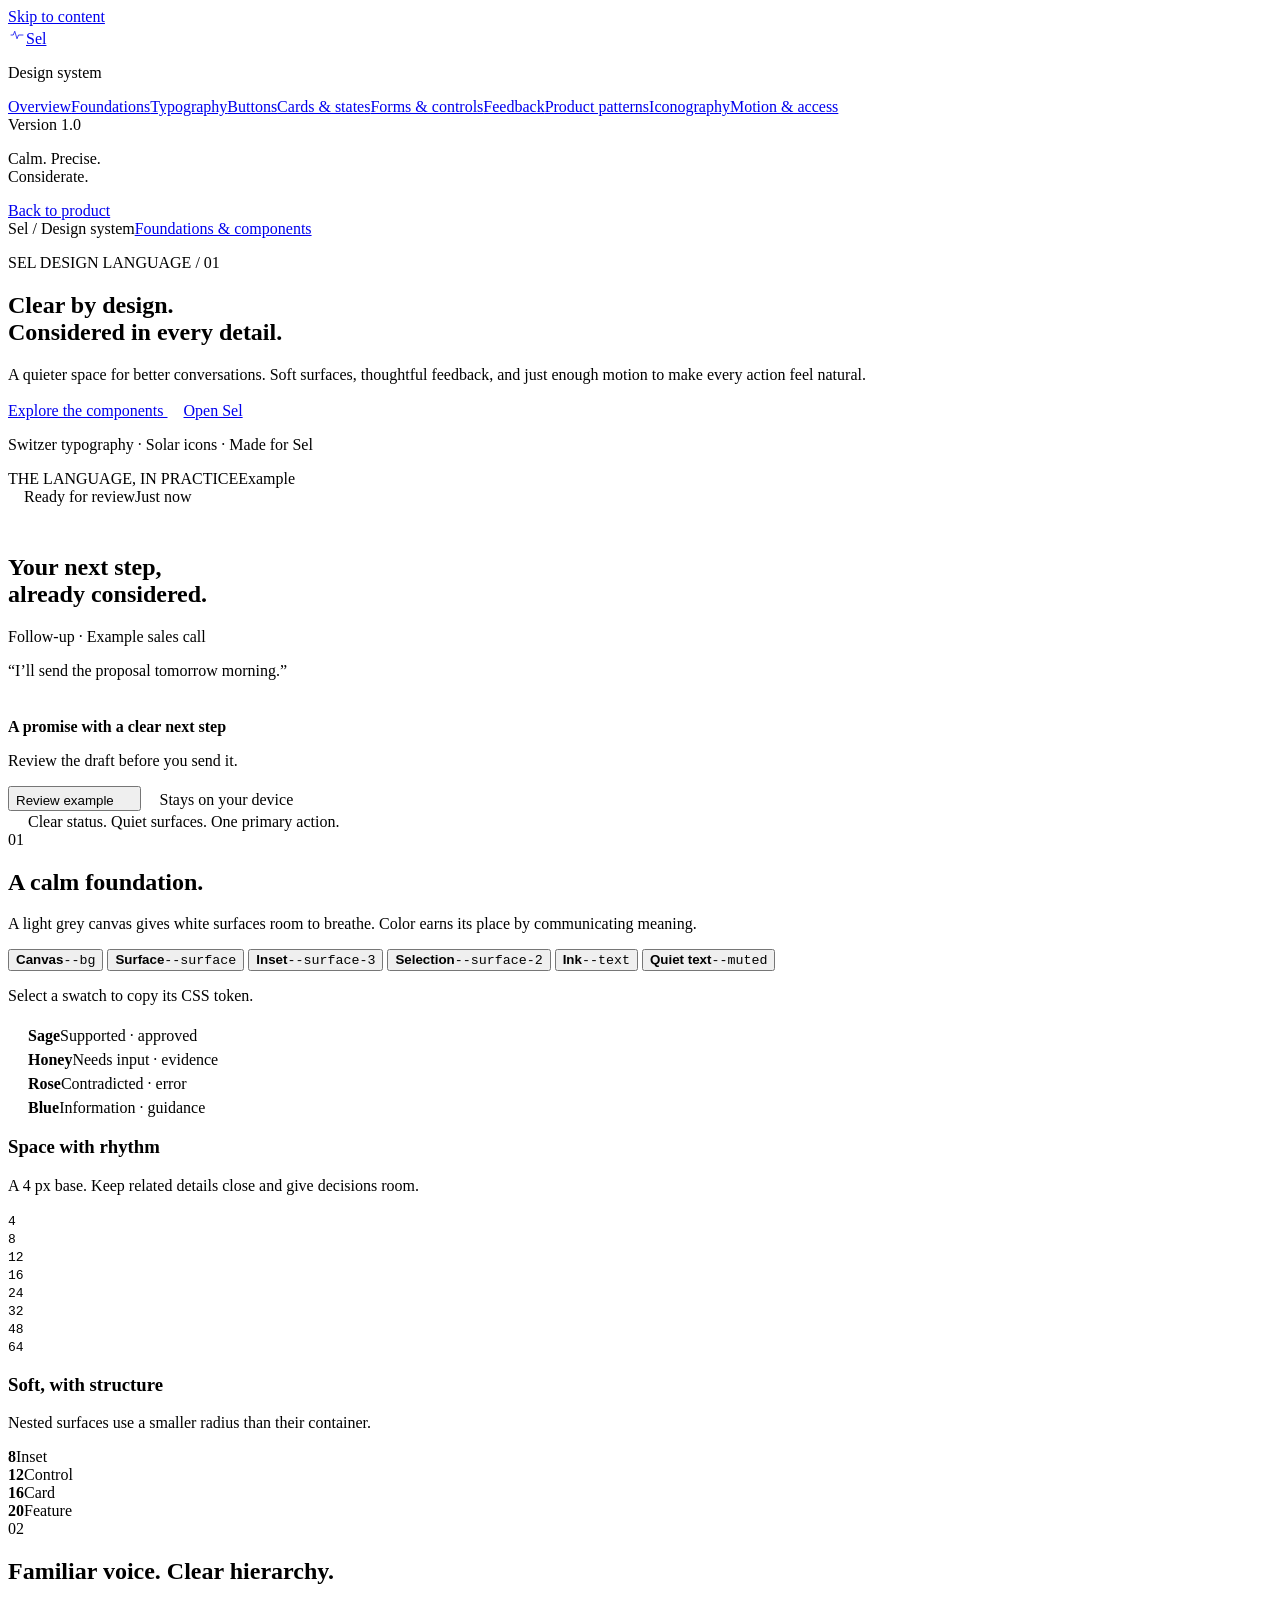
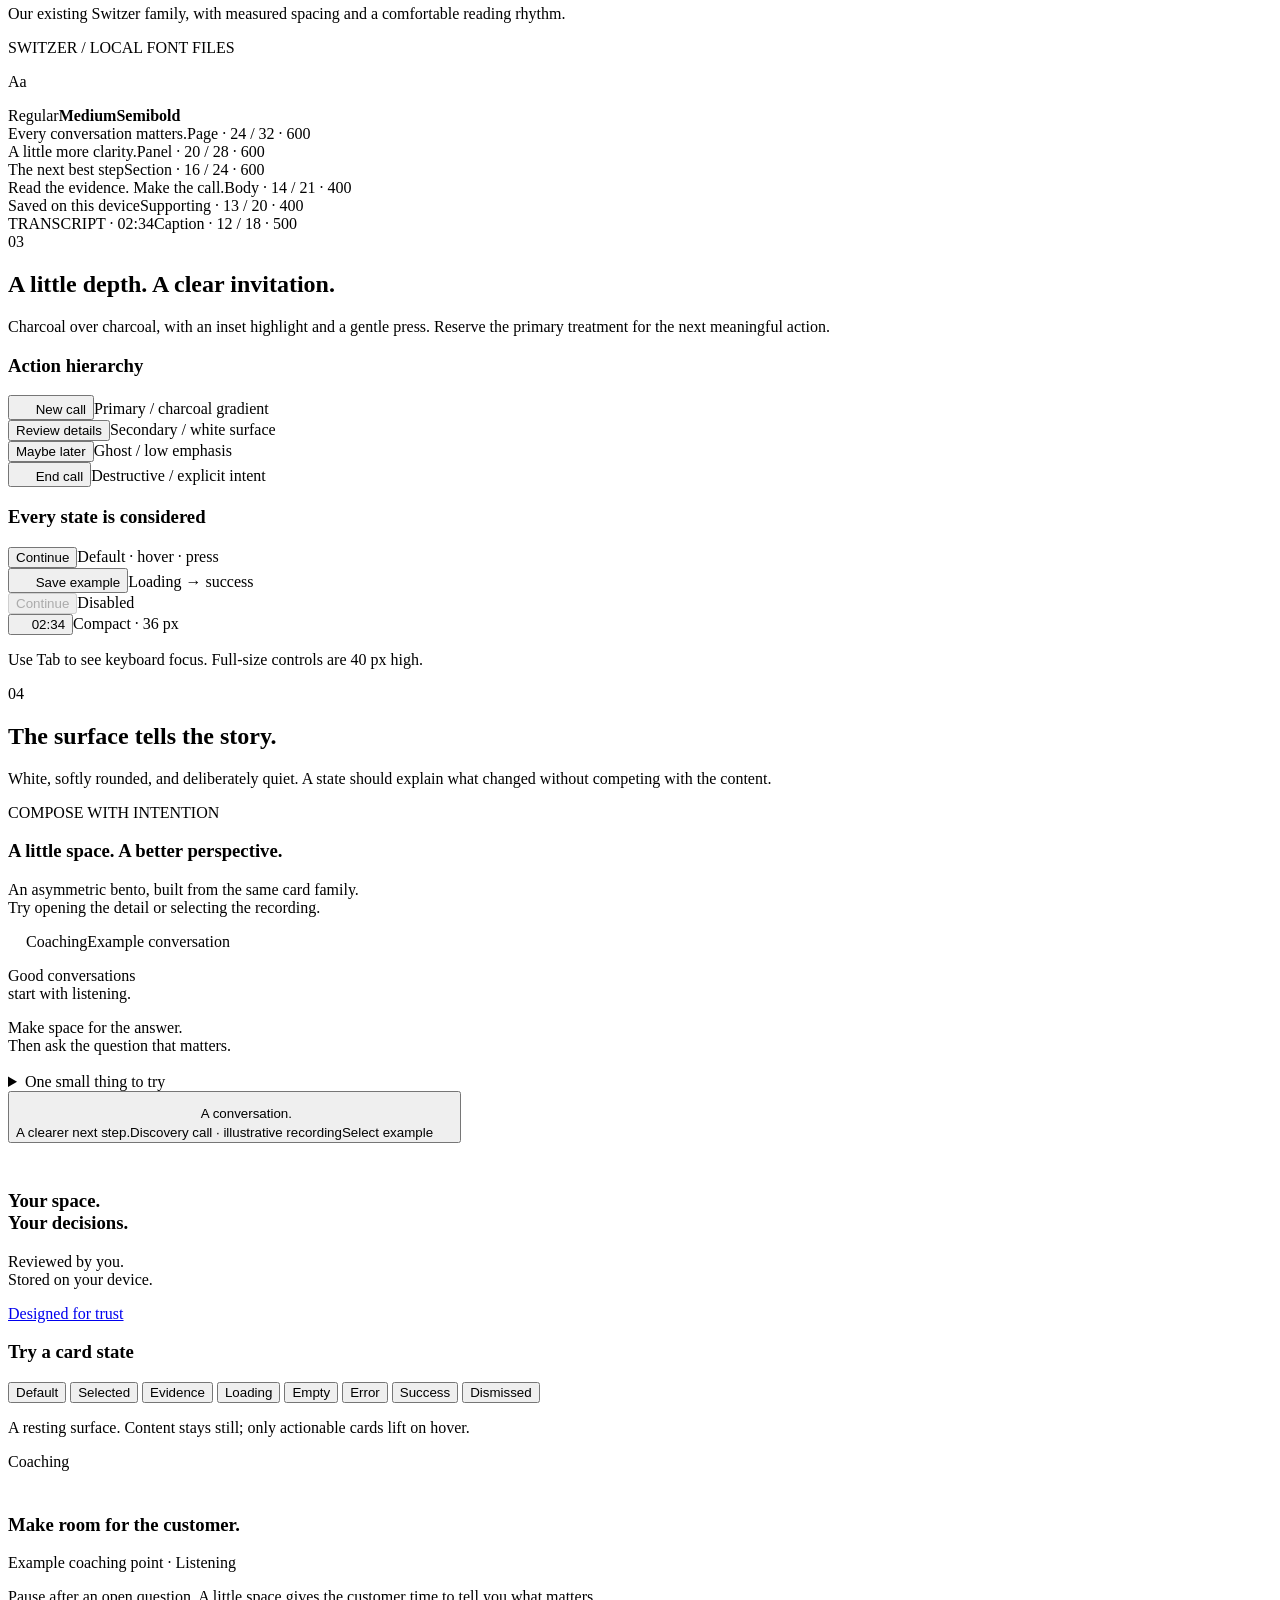
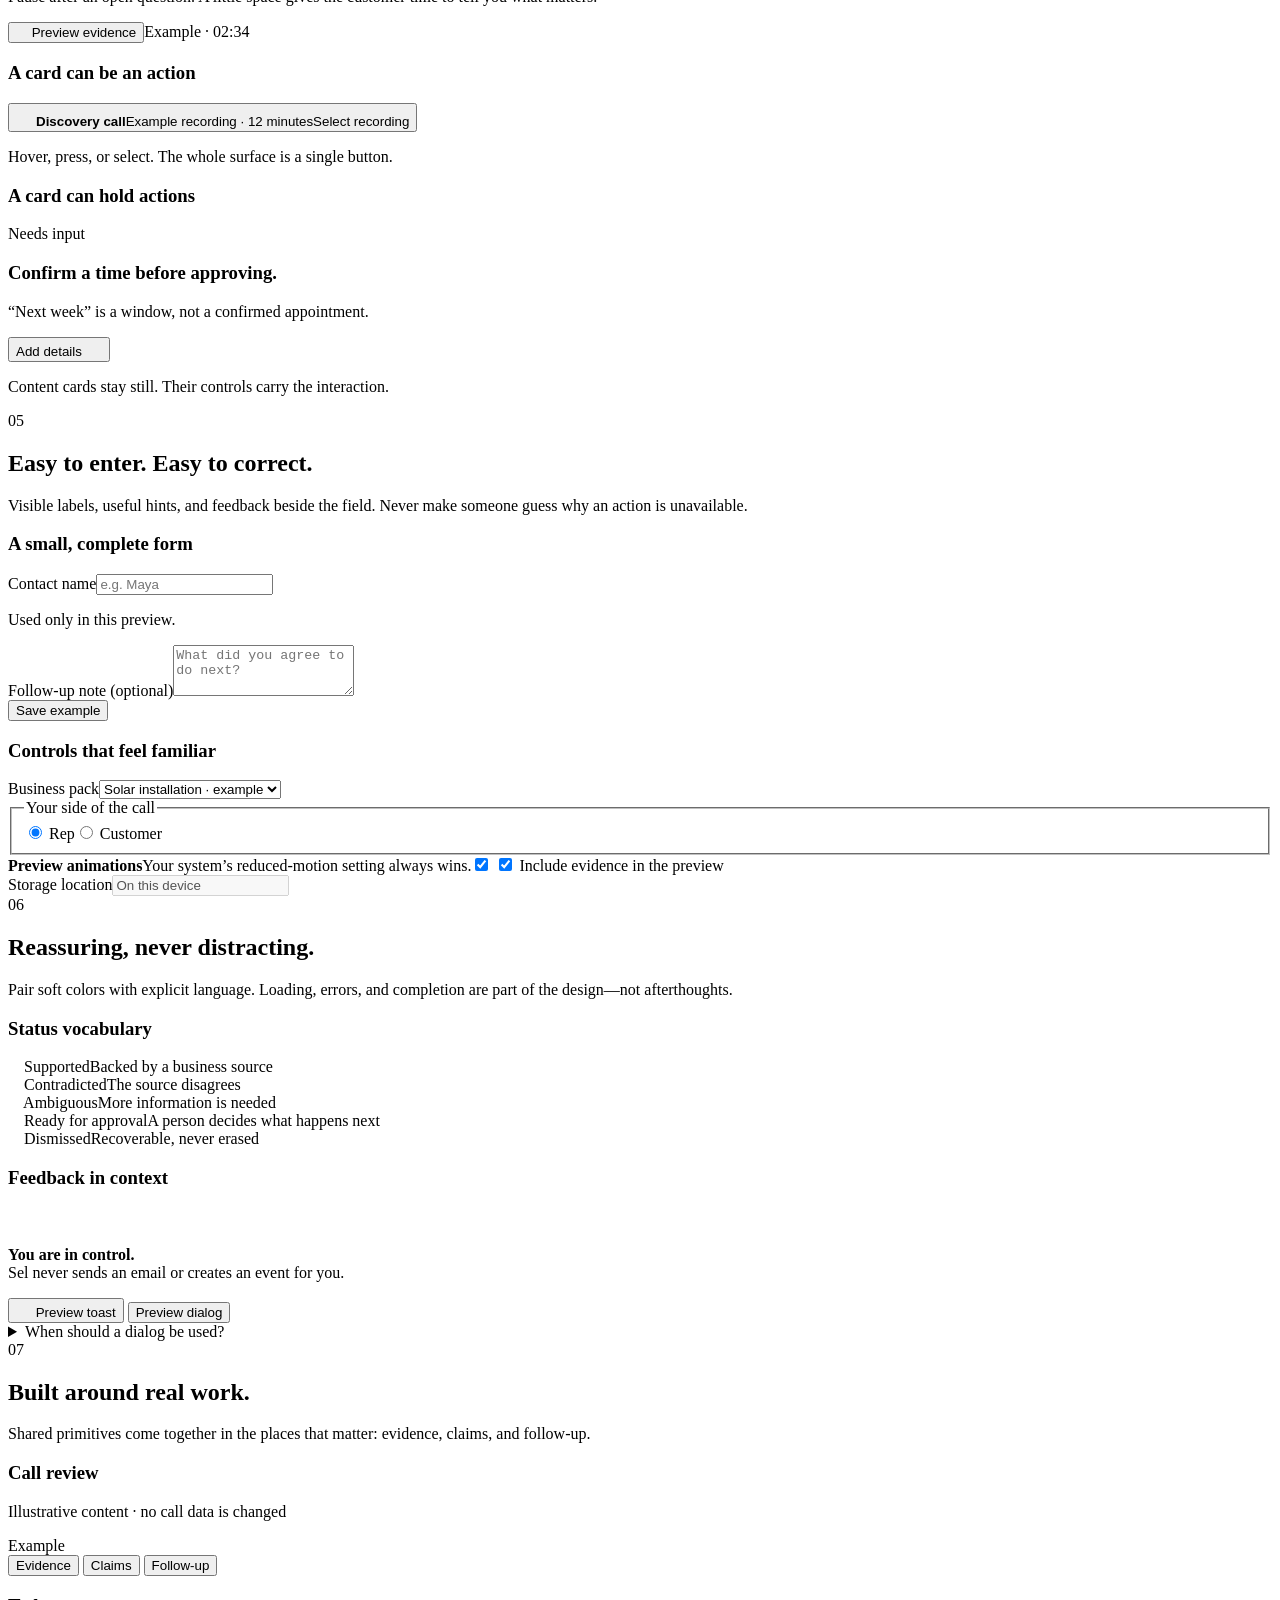
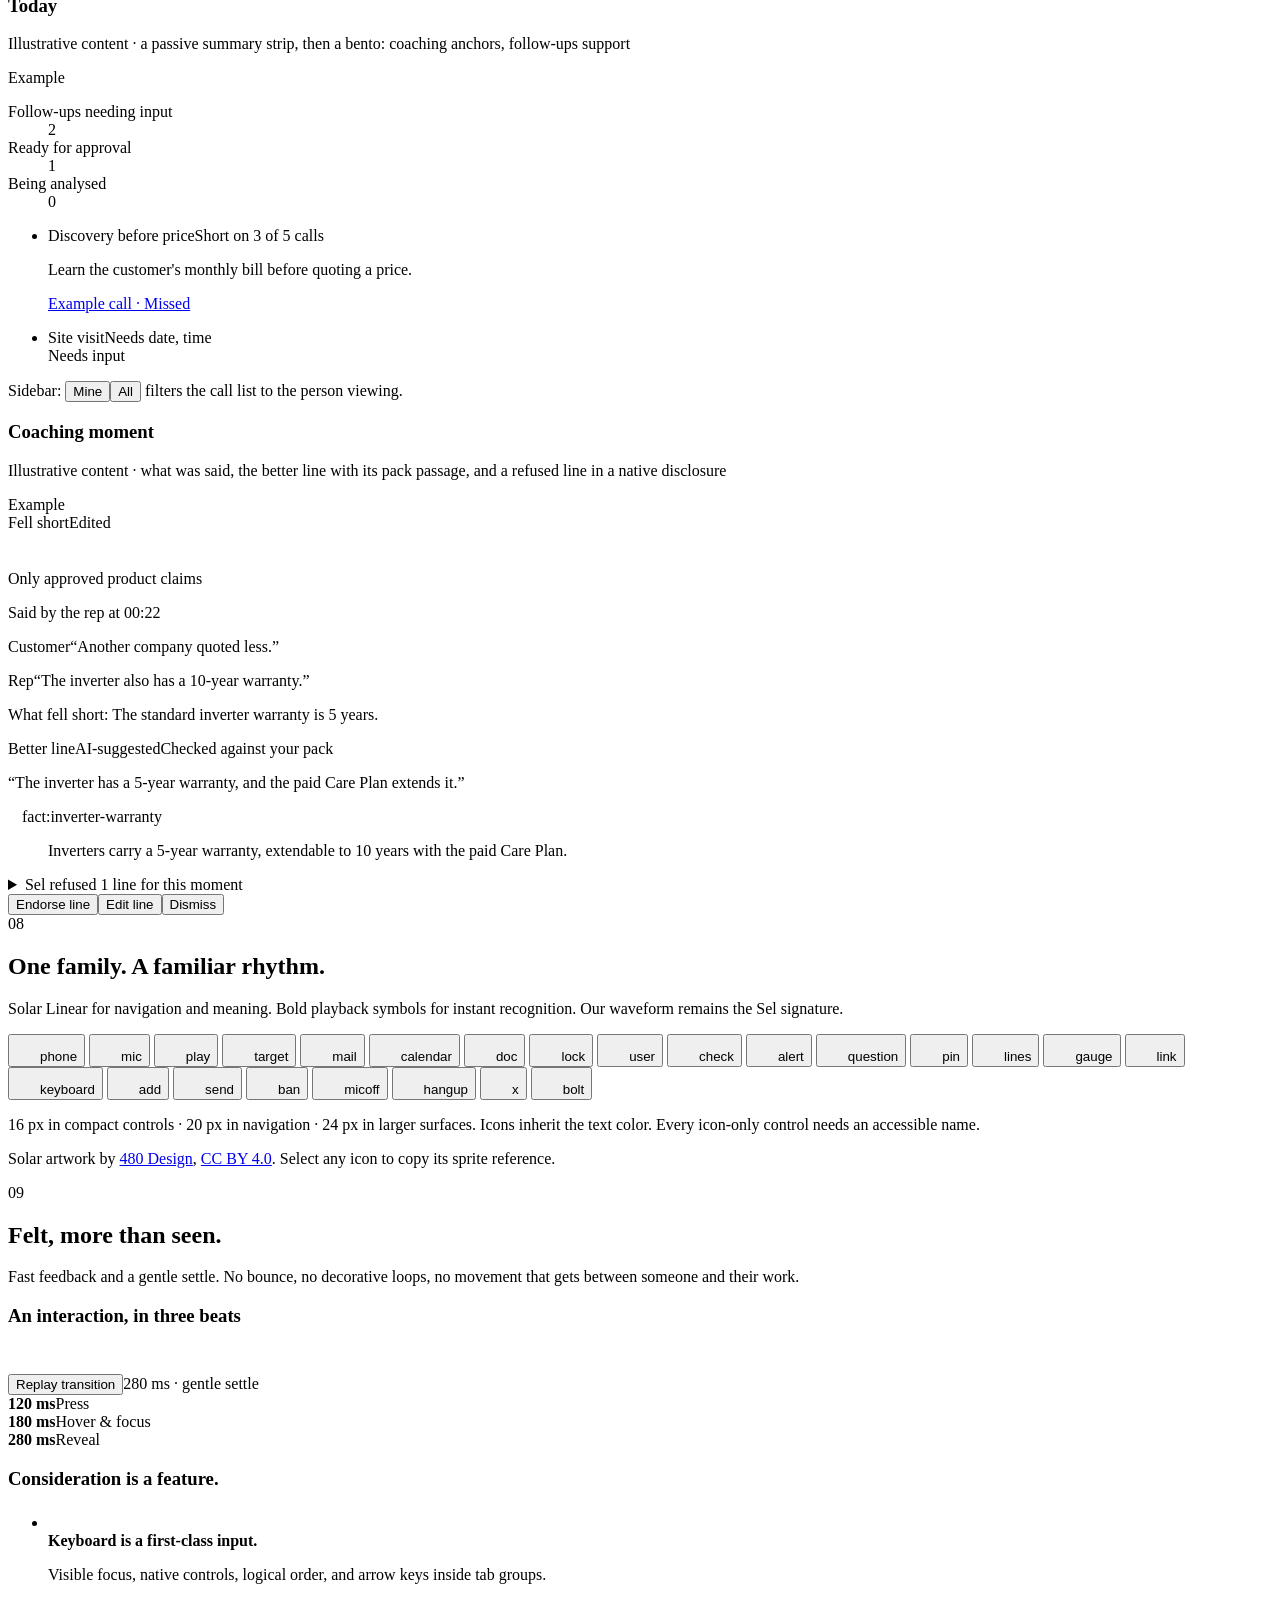
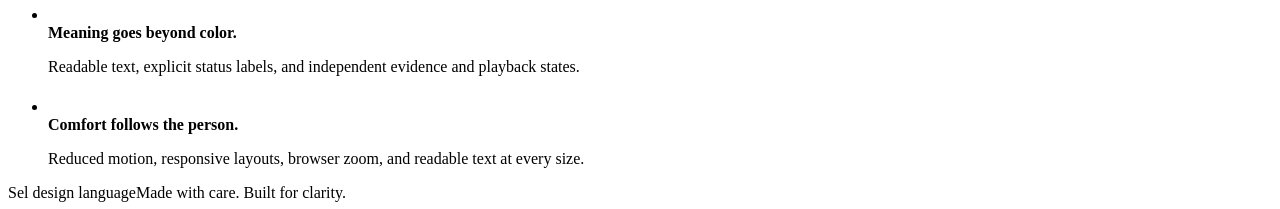
==== commit 9253be3e: "Coach calls: moments, checked better lines and a weekly focus Moment finder and line writer (open-we" ====
--- a/sel/web/design-system.html
+++ b/sel/web/design-system.html
@@ -254,6 +254,21 @@
 <section class="list-card page-section bento-anchor" aria-label="Skills to work on example"><div class="page-section-body"><ul class="skills"><li class="skill"><div class="skill-head"><span class="strong">Discovery before price</span><span class="pill pill-bad">Short on 3 of 5 calls</span></div><p class="muted small">Learn the customer's monthly bill before quoting a price.</p><div class="skill-calls"><a class="chip-link" href="#patterns">Example call · Missed</a></div></li></ul></div></section>
 <section class="list-card page-section" aria-label="Follow-ups example"><div class="page-section-body"><ul class="page-rows"><li class="page-row"><div class="page-row-main"><span class="strong">Site visit</span><span class="muted small">Needs date, time</span></div><span class="pill pill-warn">Needs input</span></li></ul></div></section></div>
 <p class="muted small">Sidebar: <span class="scope-toggle" role="group" aria-label="Example scope"><button type="button" class="scope-btn is-on" aria-pressed="true">Mine</button><button type="button" class="scope-btn" aria-pressed="false">All</button></span> filters the call list to the person viewing.</p></div></section>
+<div class="ds-pattern-panel ds-coaching-example">
+<div class="ds-pattern-header">
+<div>
+<h3>Coaching moment</h3>
+<p class="muted small">Illustrative content · what was said, the better line with its pack passage, and a refused line in a native disclosure</p></div><span class="pill pill-neutral">Example</span></div>
+<article class="card moment" aria-label="Coaching moment example">
+<div class="card-tags"><span class="pill pill-warn card-tag">Fell short</span><span class="pill pill-info">Edited</span></div>
+<div class="card-head"><span class="icon-tile tone-warn"><svg class="solar-icon" width="18" height="18" viewBox="0 0 24 24" aria-hidden="true" focusable="false"><use href="/static/solar-icons.svg#target"/></svg></span><div class="card-head-text"><p class="summary">Only approved product claims</p><p class="card-sub">Said by the rep at 00:22</p></div></div>
+<div class="said"><p class="said-line role-customer"><span class="said-who">Customer</span>“Another company quoted less.”</p><p class="said-line role-rep"><span class="said-who">Rep</span>“The inverter also has a 10-year warranty.”</p></div>
+<p class="labelled"><span class="label">What fell short: </span>The standard inverter warranty is 5 years.</p>
+<div class="better-line"><div class="better-line-head"><span class="label">Better line</span><span class="pill pill-violet">AI-suggested</span><span class="pill pill-ok">Checked against your pack</span></div>
+<p class="better-line-text">“The inverter has a 5-year warranty, and the paid Care Plan extends it.”</p>
+<div class="sources"><div class="source"><div class="source-head"><span class="source-name"><svg class="solar-icon" width="14" height="14" viewBox="0 0 24 24" aria-hidden="true" focusable="false"><use href="/static/solar-icons.svg#doc"/></svg><span>fact:inverter-warranty</span></span></div><blockquote>Inverters carry a 5-year warranty, extendable to 10 years with the paid Care Plan.</blockquote></div></div></div>
+<details class="disclosure"><summary>Sel refused 1 line for this moment</summary><ul class="refused-lines"><li><div class="better-line-head"><span class="pill pill-violet">AI-suggested</span><span class="pill pill-bad">Refused</span></div><p class="refused-text">“Our inverter comes with a 10-year warranty.”</p><ul class="reasons"><li>It says 10-year but leaves out the pack's condition.</li></ul></li></ul></details>
+<div class="card-actions"><button type="button" class="small" aria-pressed="false">Endorse line</button><button type="button" class="small">Edit line</button><button type="button" class="small ghost push">Dismiss</button></div></article></div>
 
 <section id="icons" class="ds-section" aria-labelledby="icons-title">
 <div class="ds-section-head"><span class="ds-number">08</span>
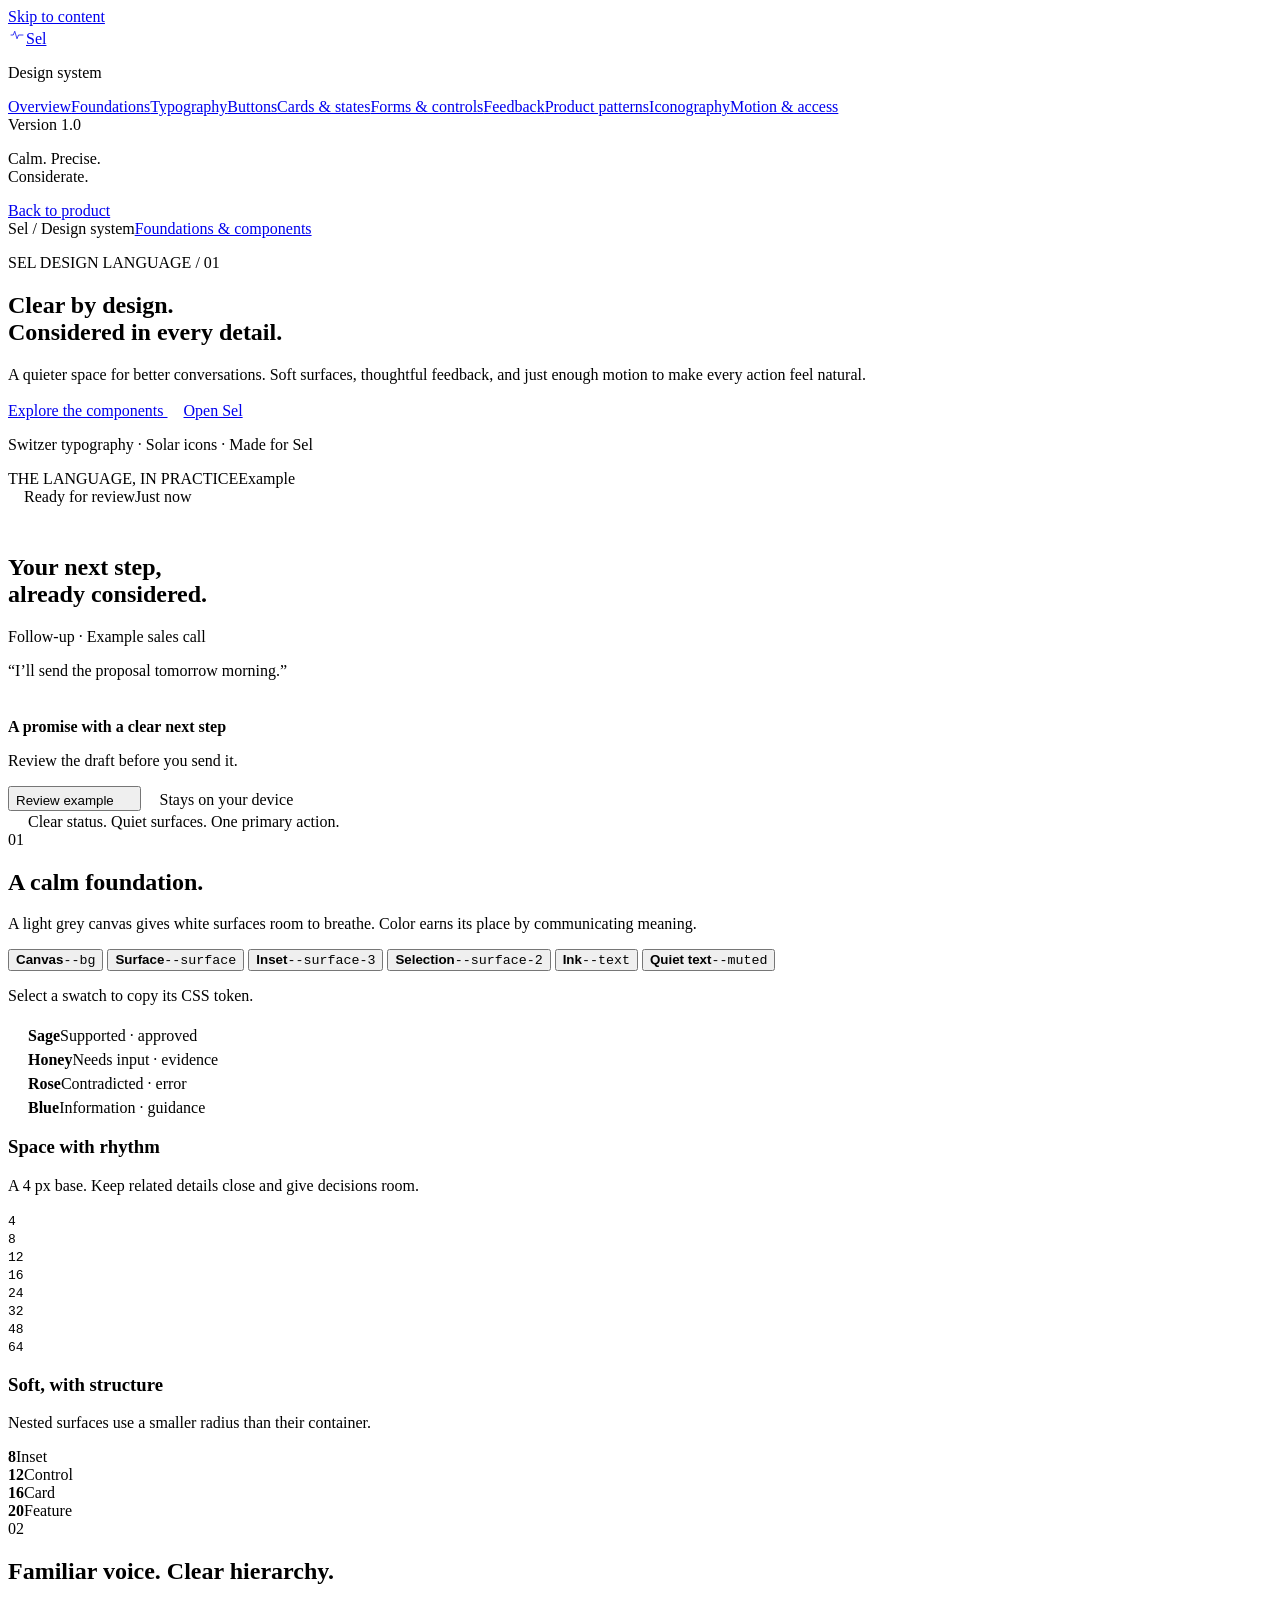
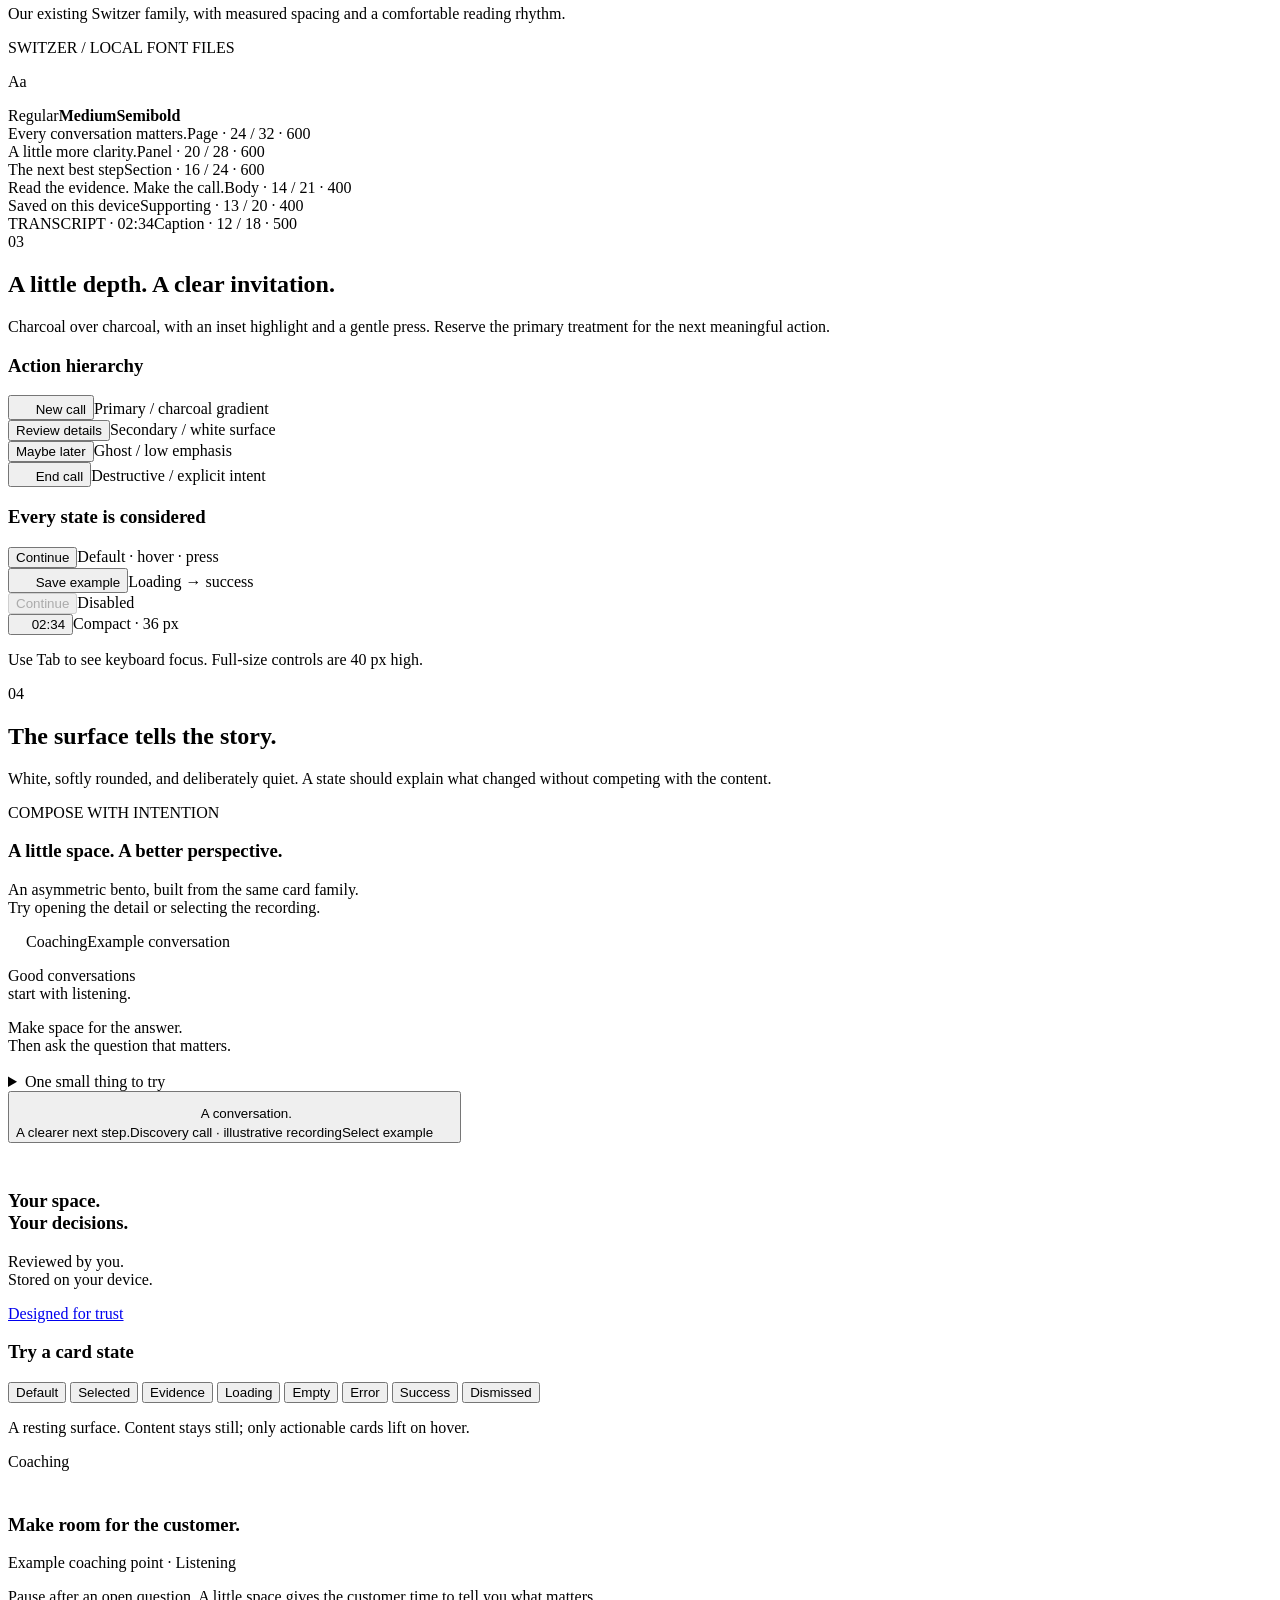
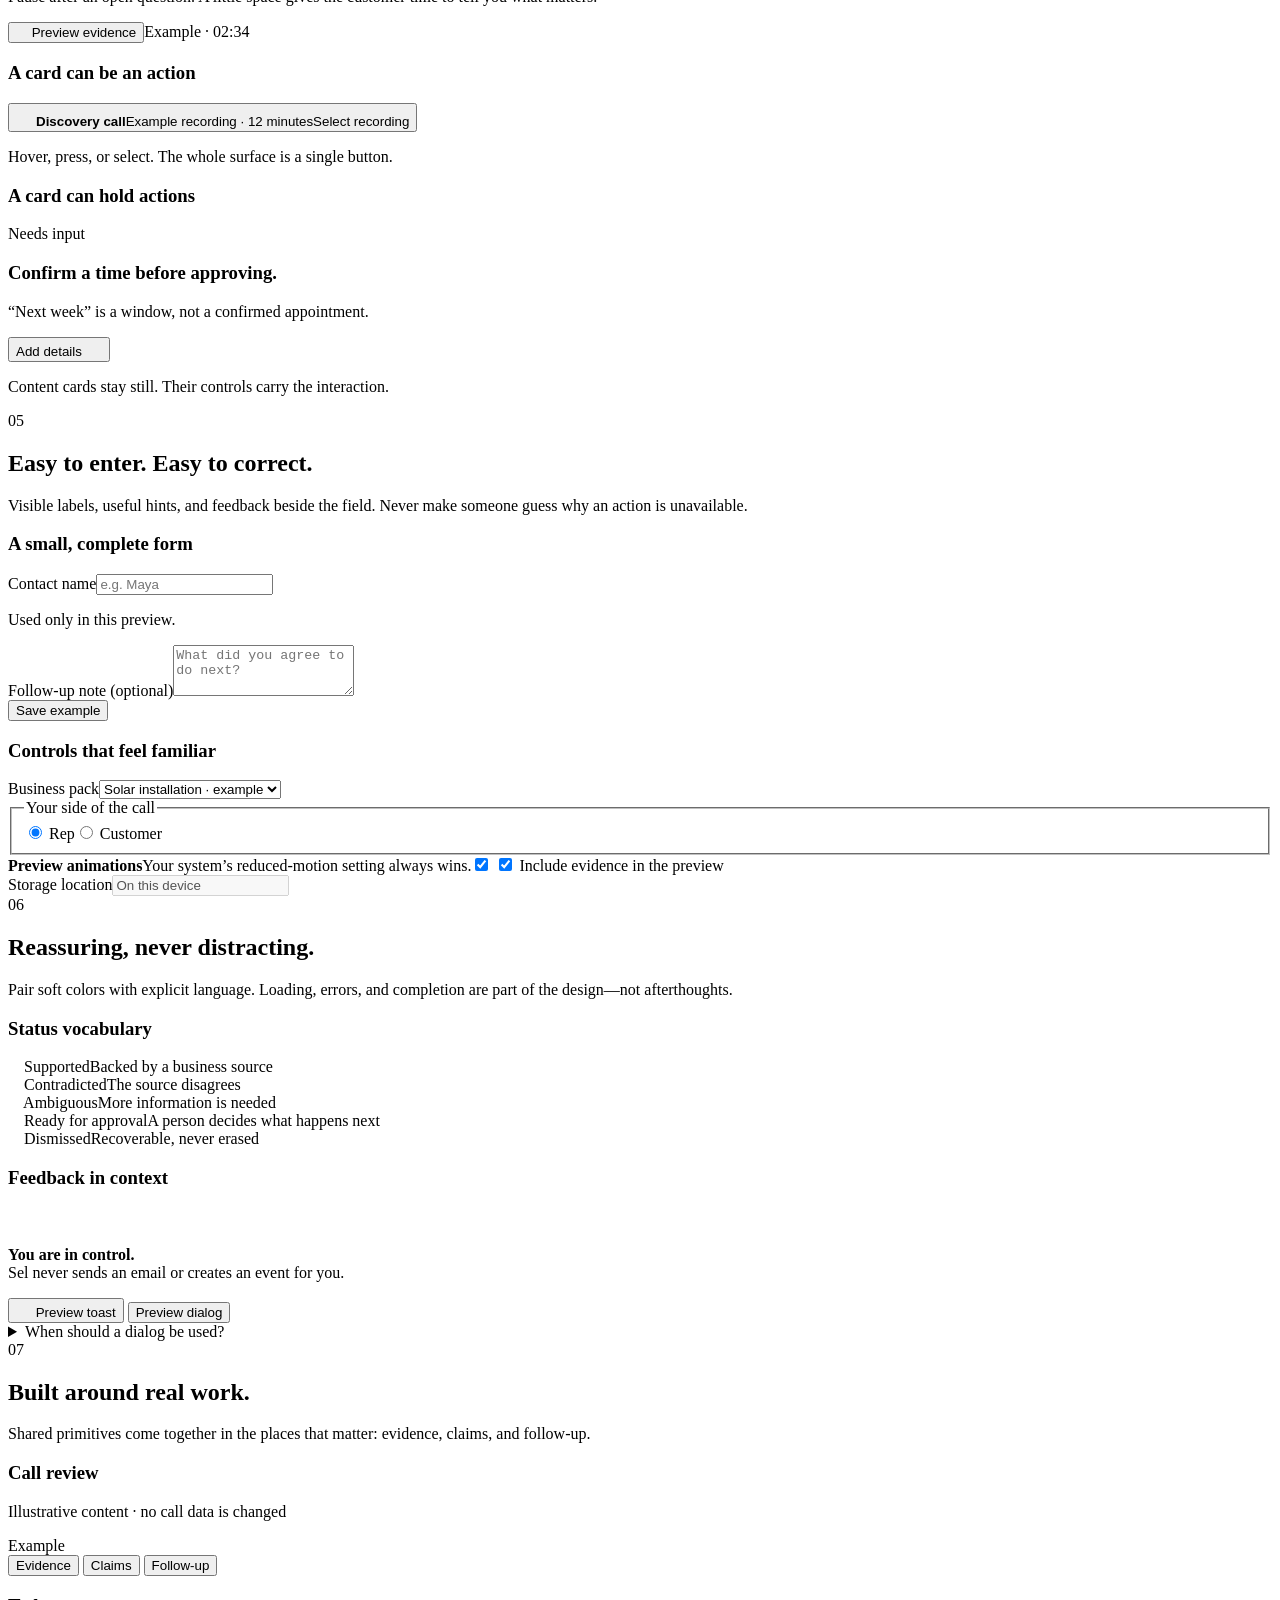
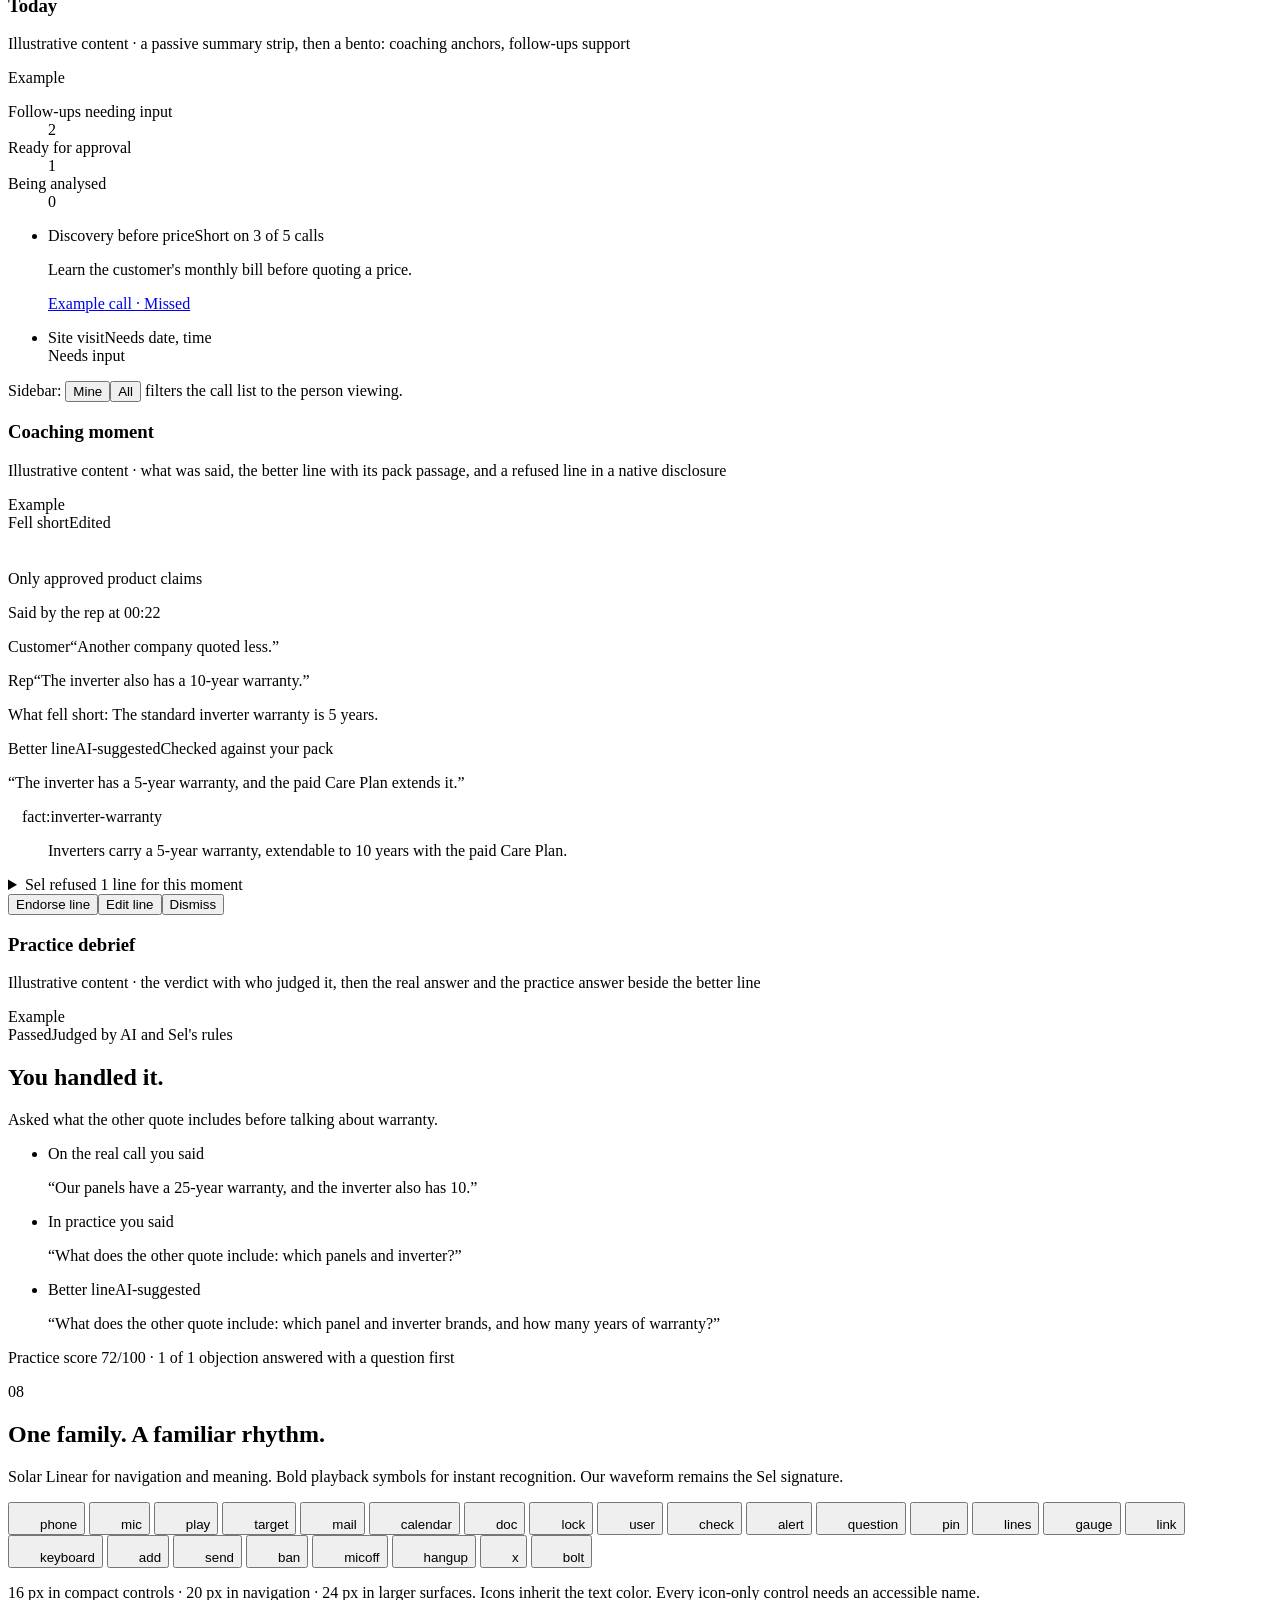
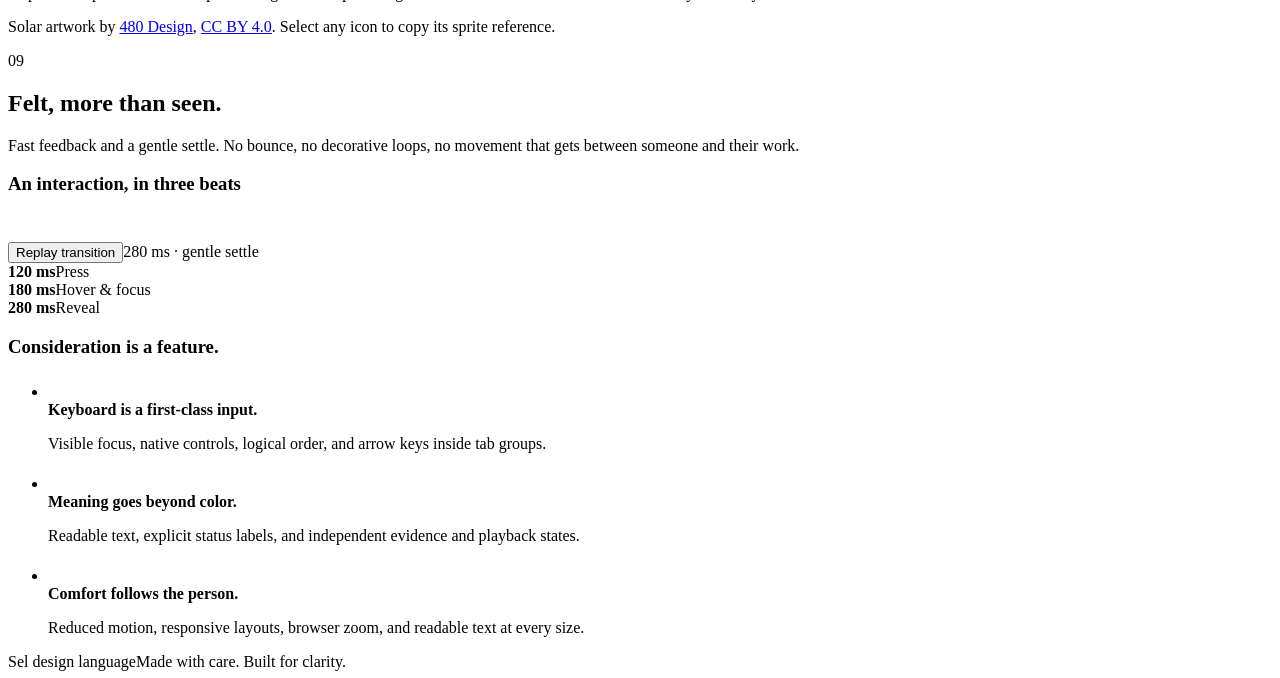
==== commit fb8fe668: "Practise and measure: AI customer drills, debriefs and transfer checks Anonymised personas, an AI cu" ====
--- a/sel/web/design-system.html
+++ b/sel/web/design-system.html
@@ -269,6 +269,17 @@
 <div class="sources"><div class="source"><div class="source-head"><span class="source-name"><svg class="solar-icon" width="14" height="14" viewBox="0 0 24 24" aria-hidden="true" focusable="false"><use href="/static/solar-icons.svg#doc"/></svg><span>fact:inverter-warranty</span></span></div><blockquote>Inverters carry a 5-year warranty, extendable to 10 years with the paid Care Plan.</blockquote></div></div></div>
 <details class="disclosure"><summary>Sel refused 1 line for this moment</summary><ul class="refused-lines"><li><div class="better-line-head"><span class="pill pill-violet">AI-suggested</span><span class="pill pill-bad">Refused</span></div><p class="refused-text">“Our inverter comes with a 10-year warranty.”</p><ul class="reasons"><li>It says 10-year but leaves out the pack's condition.</li></ul></li></ul></details>
 <div class="card-actions"><button type="button" class="small" aria-pressed="false">Endorse line</button><button type="button" class="small">Edit line</button><button type="button" class="small ghost push">Dismiss</button></div></article></div>
+<div class="ds-pattern-panel ds-coaching-example">
+<div class="ds-pattern-header">
+<div>
+<h3>Practice debrief</h3>
+<p class="muted small">Illustrative content · the verdict with who judged it, then the real answer and the practice answer beside the better line</p></div><span class="pill pill-neutral">Example</span></div>
+<section class="card debrief is-success" aria-label="Practice debrief example">
+<div class="card-tags"><span class="pill pill-ok">Passed</span><span class="pill pill-violet">Judged by AI and Sel's rules</span></div>
+<h2 class="section-title">You handled it.</h2>
+<p>Asked what the other quote includes before talking about warranty.</p>
+<ul class="compare"><li><div class="better-line-head"><span class="label">On the real call you said</span></div><p class="compare-text">“Our panels have a 25-year warranty, and the inverter also has 10.”</p></li><li><div class="better-line-head"><span class="label">In practice you said</span></div><p class="compare-text">“What does the other quote include: which panels and inverter?”</p></li><li><div class="better-line-head"><span class="label">Better line</span><span class="pill pill-violet">AI-suggested</span></div><p class="compare-text">“What does the other quote include: which panel and inverter brands, and how many years of warranty?”</p></li></ul>
+<p class="muted small">Practice score 72/100 · 1 of 1 objection answered with a question first</p></section></div>
 
 <section id="icons" class="ds-section" aria-labelledby="icons-title">
 <div class="ds-section-head"><span class="ds-number">08</span>
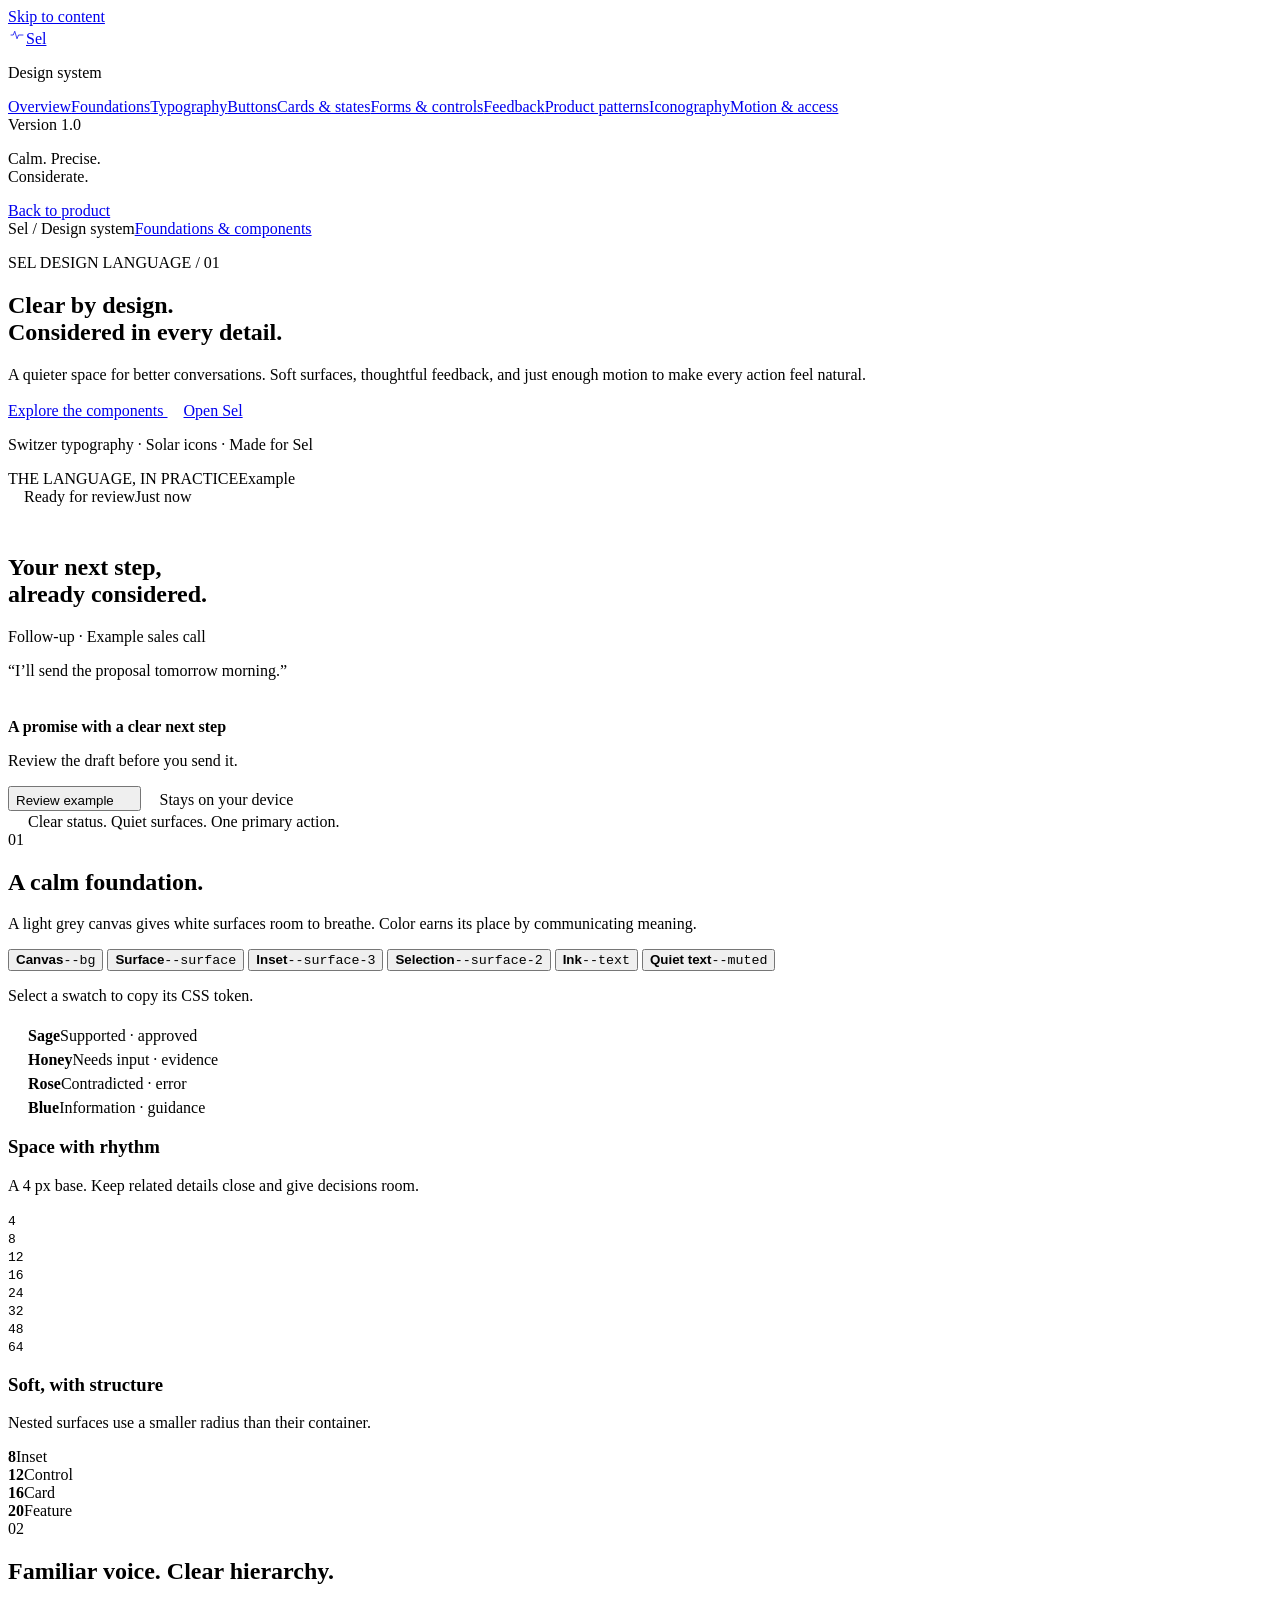
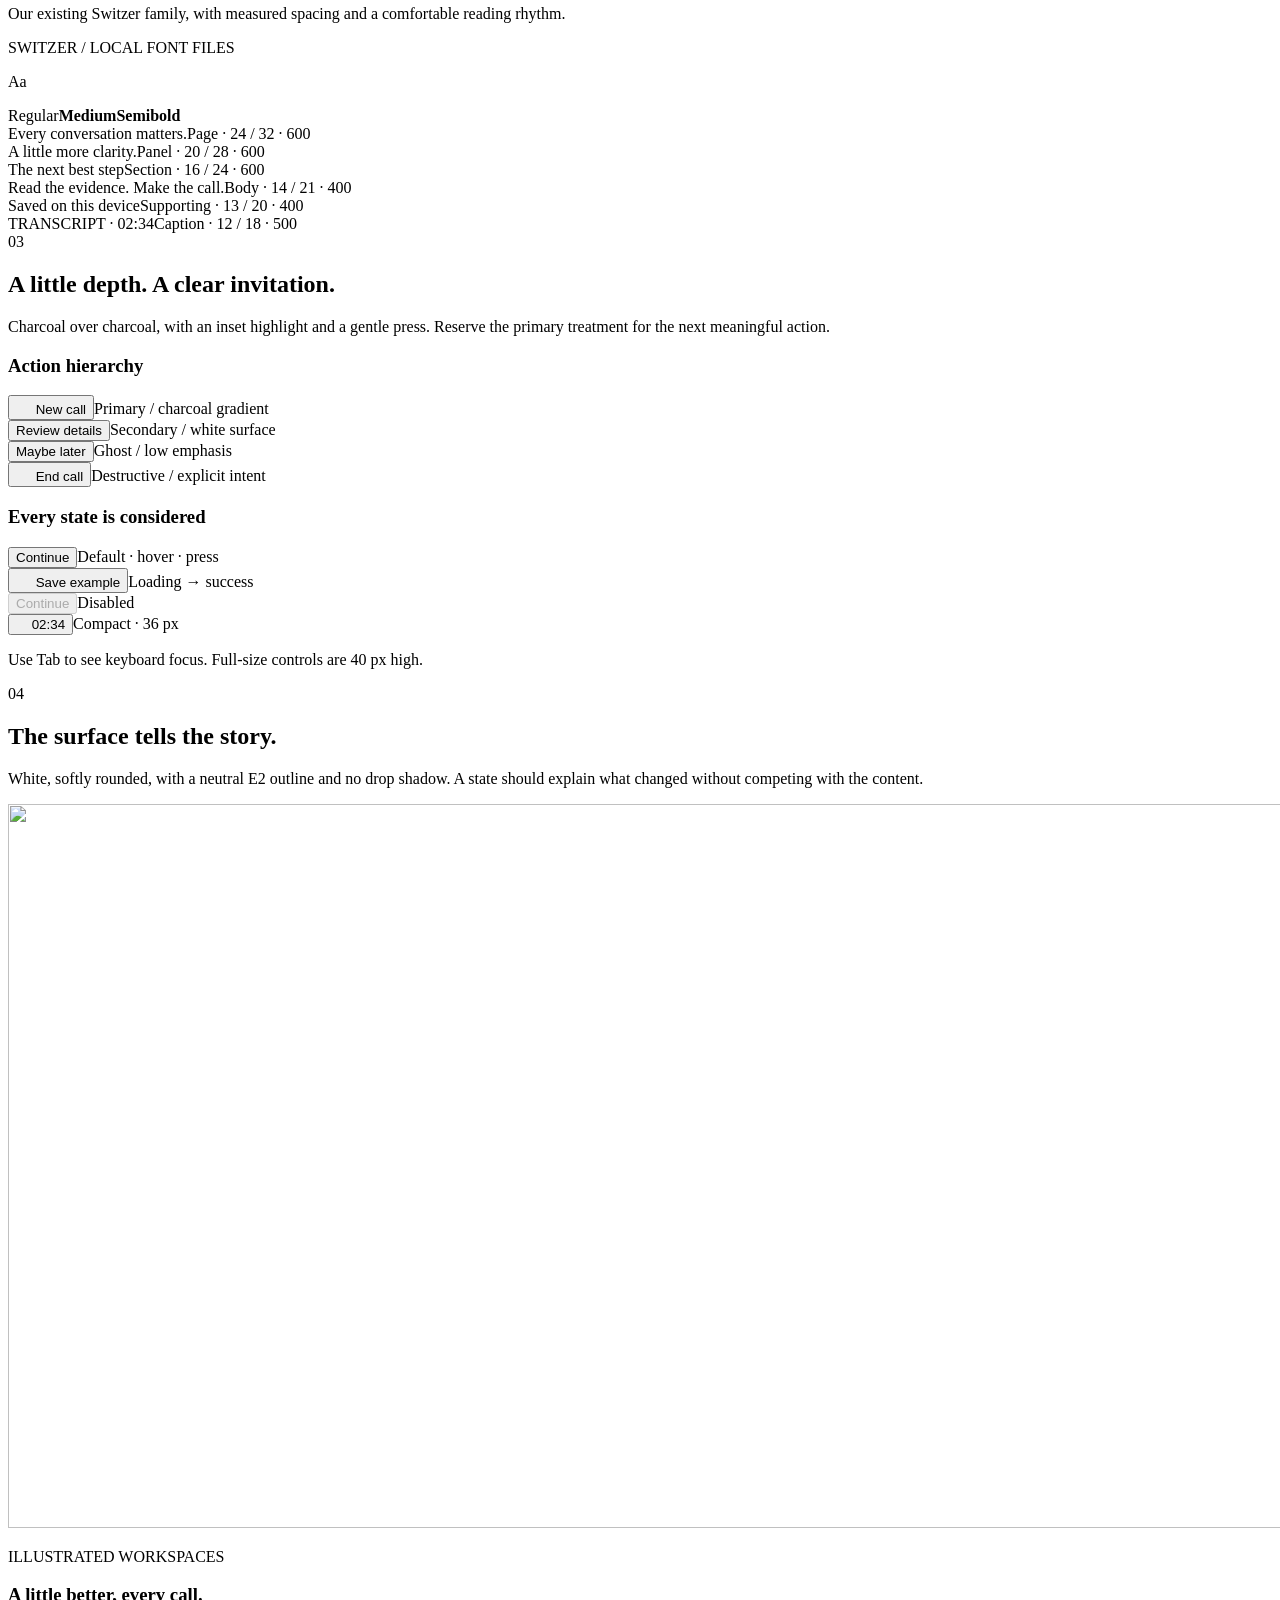
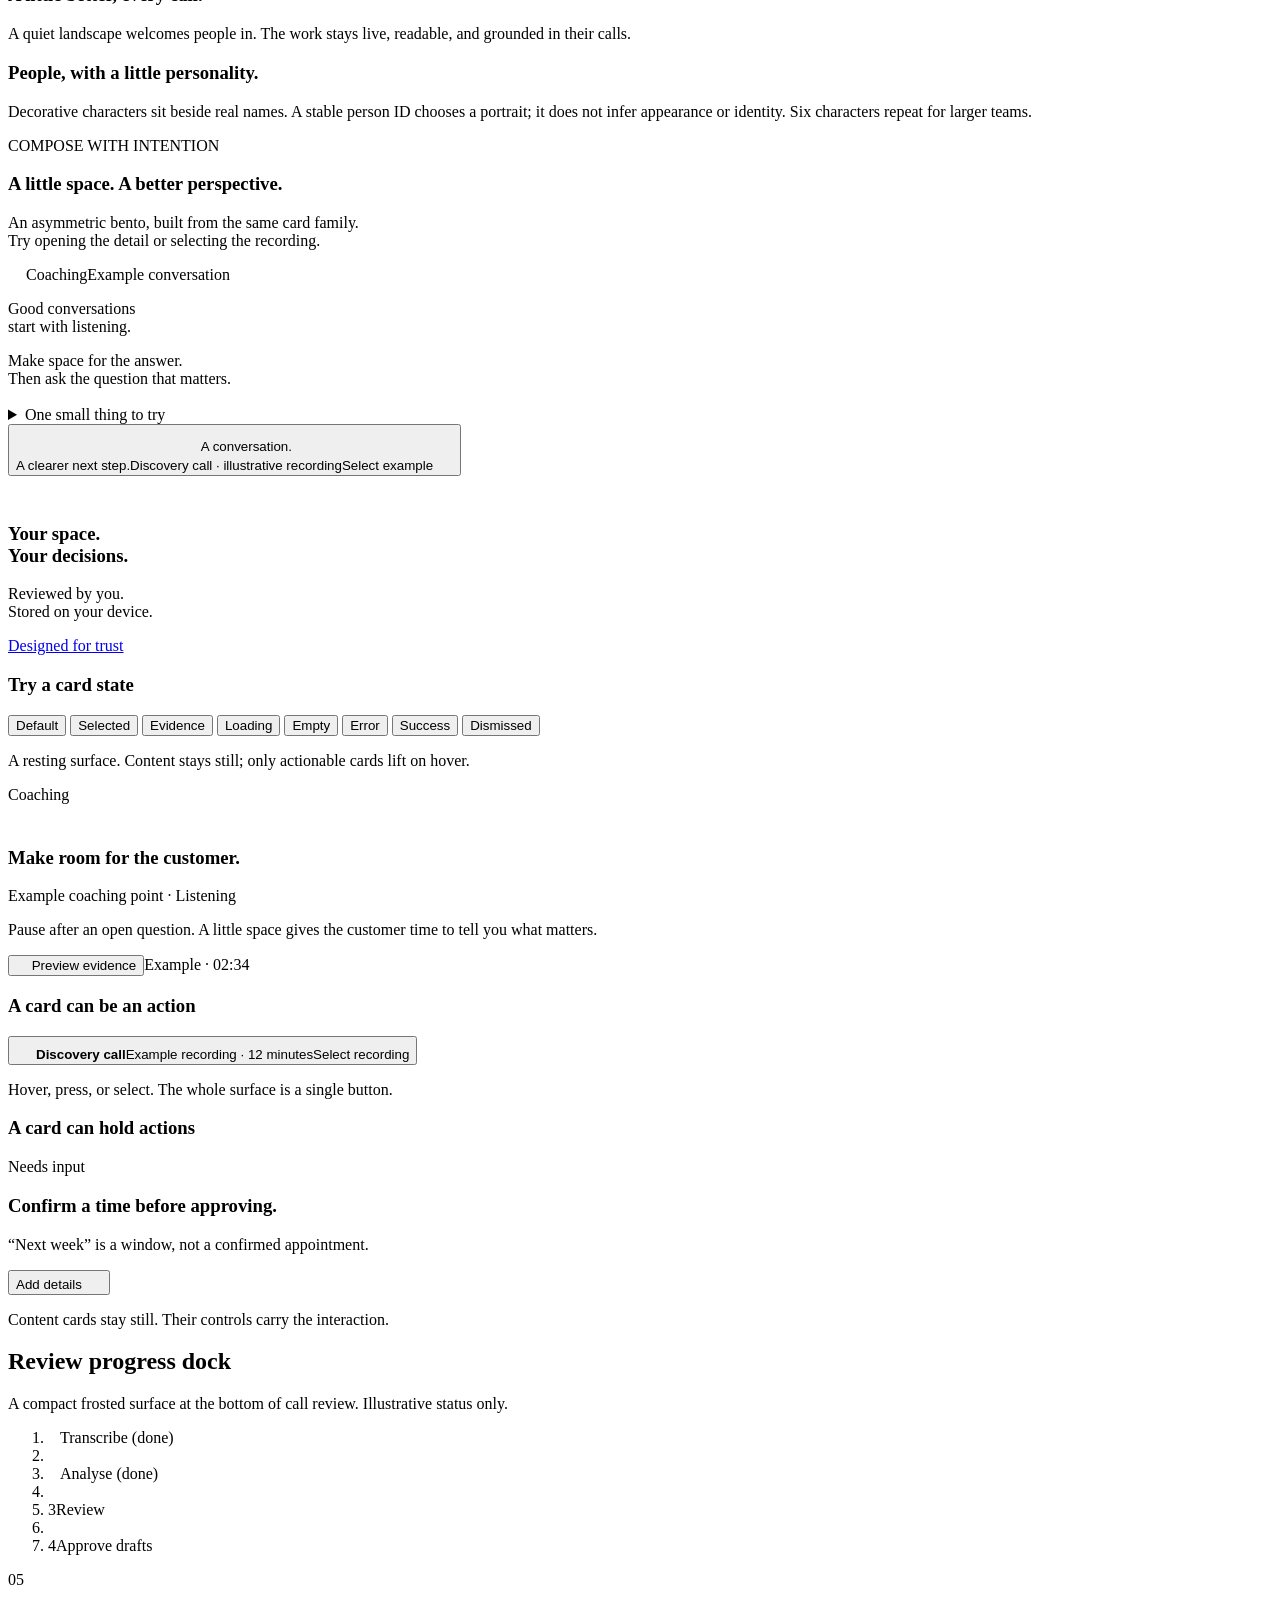
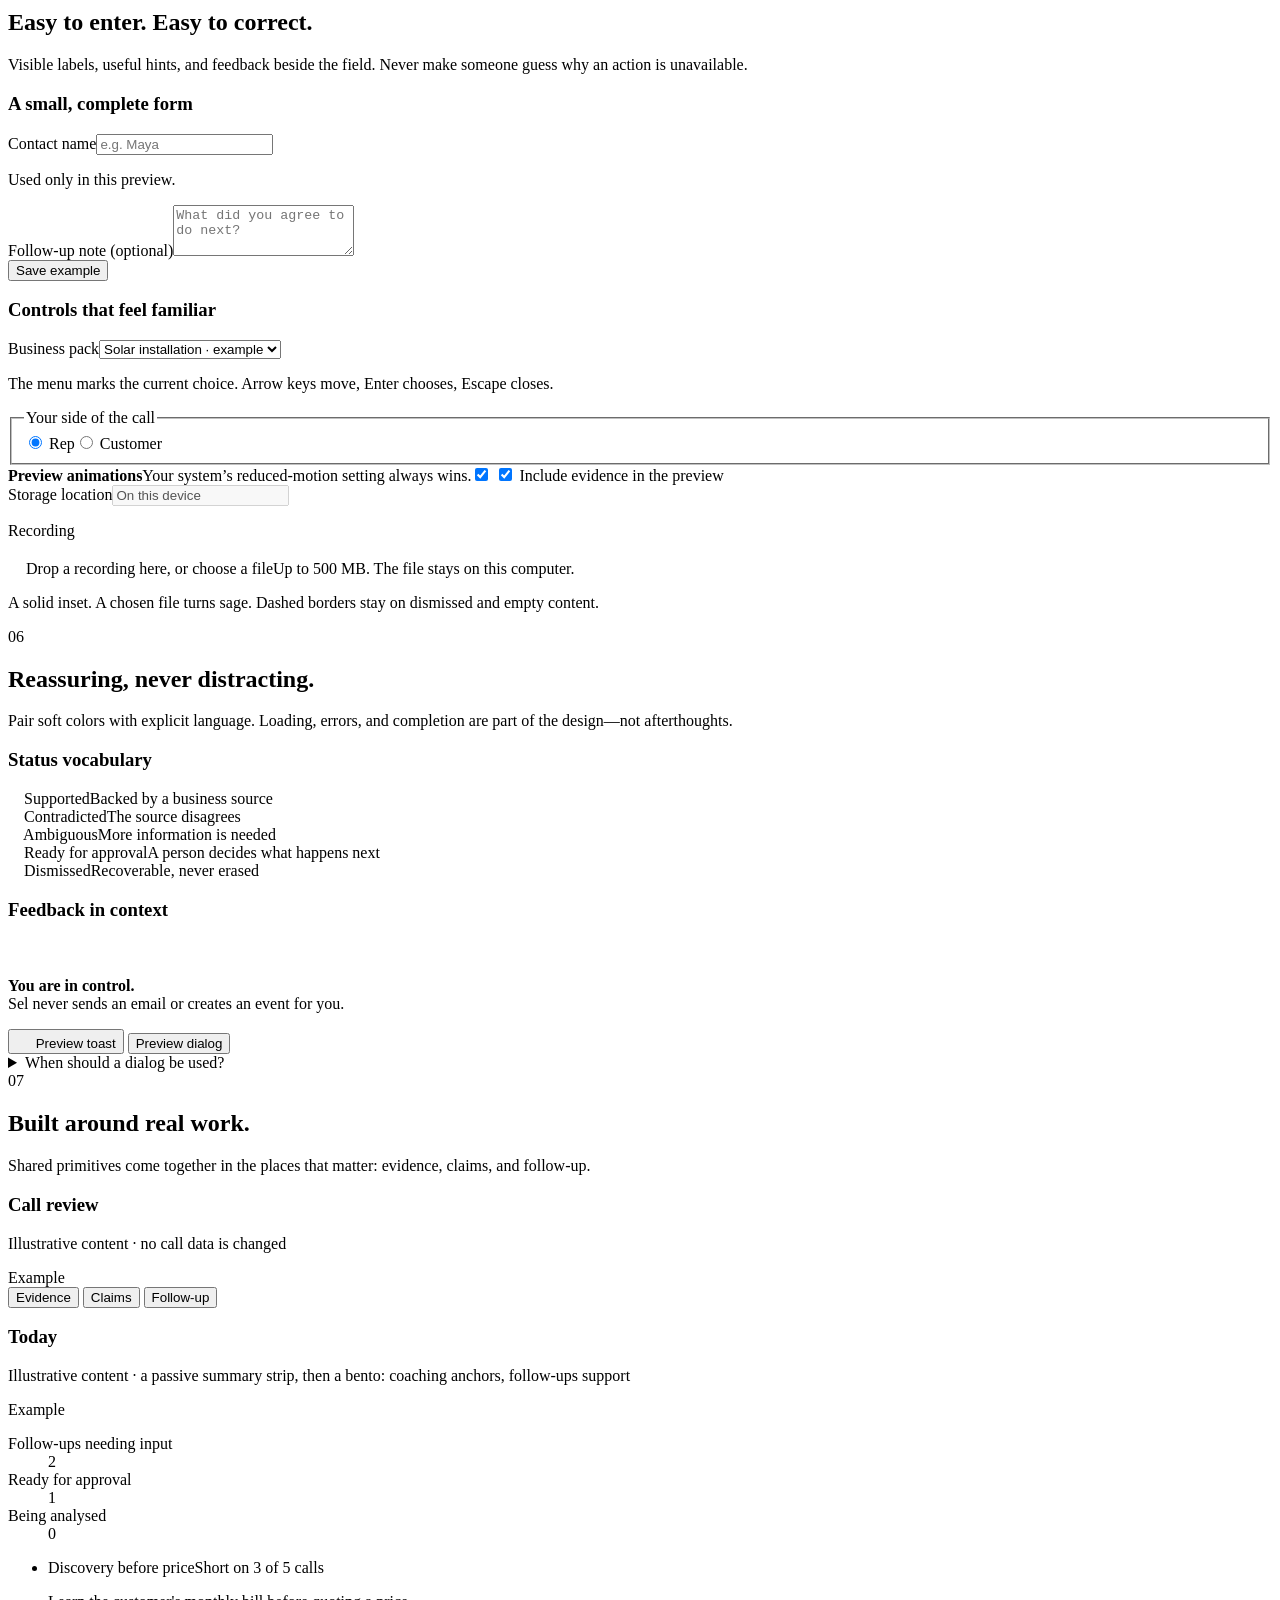
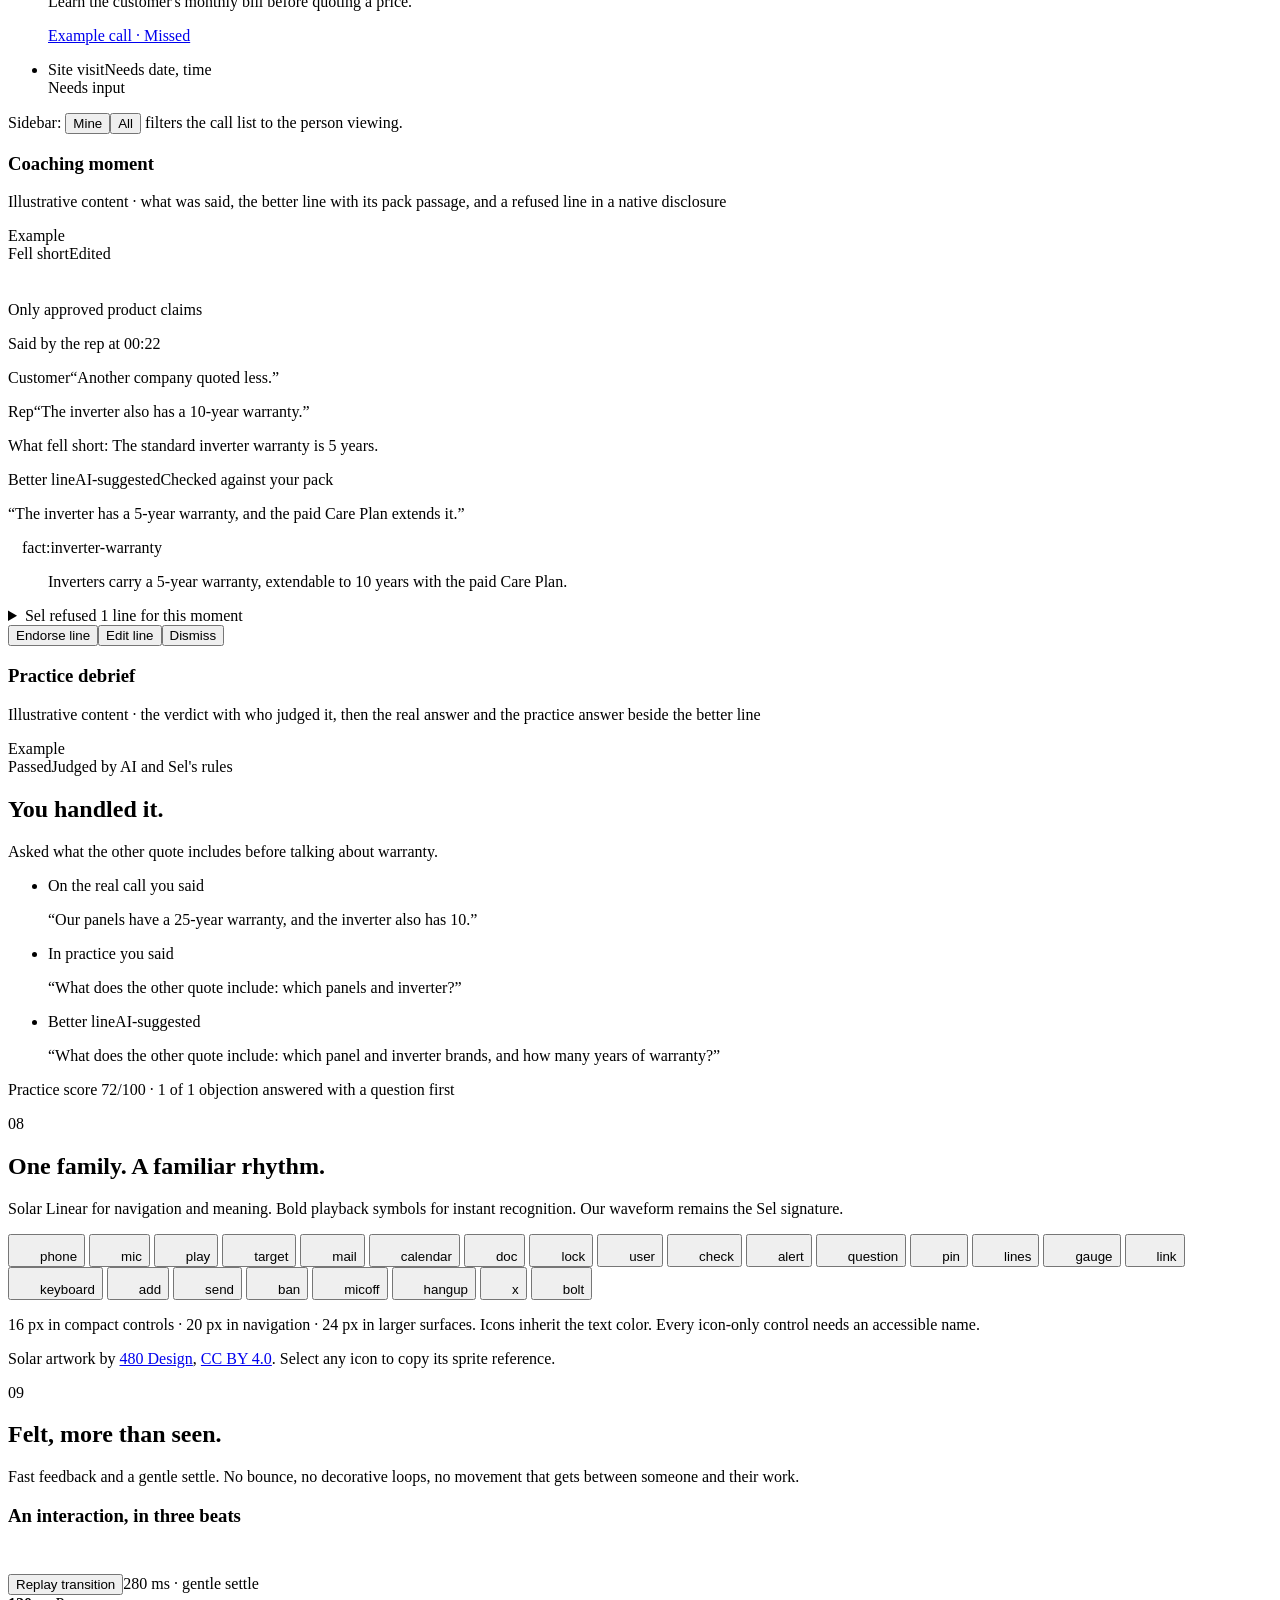
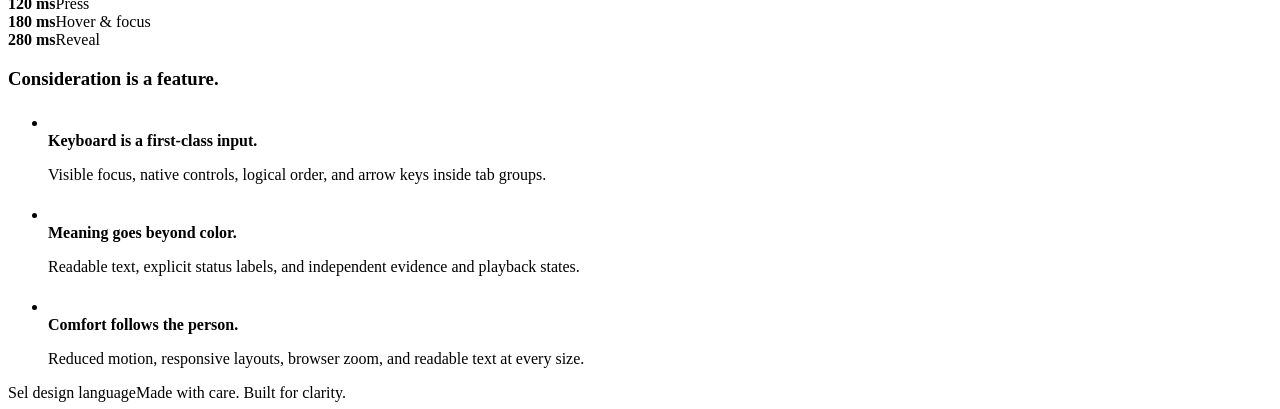
==== commit 125ce8d2: "Add prep, playbook and leads; restyle app on design system" ====
--- a/sel/web/design-system.html
+++ b/sel/web/design-system.html
@@ -1,6 +1,6 @@
 <!doctype html>
 <html lang="en">
-<head><meta charset="utf-8"><meta name="viewport" content="width=device-width, initial-scale=1"><title>Sel · Design system</title><link rel="icon" href="data:,"><link rel="stylesheet" href="/static/style.css"><link rel="stylesheet" href="/static/design-system.css"><script src="/static/design-system.js" defer></script></head><body class="ds-page"><a class="skip-link" href="#content">Skip to content</a><aside class="ds-sidebar"><a class="brand" href="/" aria-label="Sel home"><span class="brand-mark" aria-hidden="true"><svg width="18" height="18" viewBox="0 0 24 24" fill="none" stroke="currentColor" stroke-linecap="round">
+<head><meta charset="utf-8"><meta name="viewport" content="width=device-width, initial-scale=1"><title>Sel · Design system</title><link rel="icon" href="data:,"><link rel="stylesheet" href="/static/style.css"><link rel="stylesheet" href="/static/design-system.css"><script src="/static/dropdown.js" defer></script><script src="/static/design-system.js" defer></script></head><body class="ds-page"><a class="skip-link" href="#content">Skip to content</a><aside class="ds-sidebar"><a class="brand" href="/" aria-label="Sel home"><span class="brand-mark" aria-hidden="true"><svg width="18" height="18" viewBox="0 0 24 24" fill="none" stroke="currentColor" stroke-linecap="round">
 <path d="M4 12h3l2-5 3 10 2-5h6"/></svg></span><span class="brand-name">Sel</span></a>
 <p class="ds-sidebar-title">Design system</p><nav aria-label="Design system sections"><a href="#overview" aria-current="location">Overview</a><a href="#foundations">Foundations</a><a href="#typography">Typography</a><a href="#buttons">Buttons</a><a href="#cards">Cards & states</a><a href="#forms">Forms & controls</a><a href="#feedback">Feedback</a><a href="#patterns">Product patterns</a><a href="#icons">Iconography</a><a href="#motion">Motion & access</a></nav>
 <div class="ds-sidebar-footer"><span class="pill pill-neutral">Version 1.0</span>
@@ -120,12 +120,23 @@
 <div class="ds-section-head"><span class="ds-number">04</span>
 <div>
 <h2 id="cards-title">The surface tells the story.</h2>
-<p>White, softly rounded, and deliberately quiet. A state should explain what changed without competing with the content.</p></div></div>
+<p>White, softly rounded, with a neutral E2 outline and no drop shadow. A state should explain what changed without competing with the content.</p></div></div>
+<div class="today-primary">
+<div class="today-hero">
+<img class="today-landscape" src="/static/dashboard-landscape.png" width="2172" height="724" alt="">
+<div class="today-hero-copy"><p class="eyebrow">ILLUSTRATED WORKSPACES</p><h3 class="today-hero-title">A little better, every call.</h3><p class="lede">A quiet landscape welcomes people in. The work stays live, readable, and grounded in their calls.</p></div></div>
+<div class="ds-specimen">
+<h3>People, with a little personality.</h3>
+<p class="muted small">Decorative characters sit beside real names. A stable person ID chooses a portrait; it does not infer appearance or identity. Six characters repeat for larger teams.</p>
+<div class="portrait-specimens" aria-label="Six decorative character styles">
+<span class="person-avatar portrait-0" aria-hidden="true"></span><span class="person-avatar portrait-1" aria-hidden="true"></span><span class="person-avatar portrait-2" aria-hidden="true"></span><span class="person-avatar portrait-3" aria-hidden="true"></span><span class="person-avatar portrait-4" aria-hidden="true"></span><span class="person-avatar portrait-5" aria-hidden="true"></span>
+</div></div>
 <div class="ds-bento-intro">
 <div>
 <p class="ds-kicker">COMPOSE WITH INTENTION</p>
 <h3>A little space. A better perspective.</h3></div>
 <p class="muted small">An asymmetric bento, built from the same card family.<br>Try opening the detail or selecting the recording.</p></div>
+</div>
 <div class="ds-bento">
 <article class="card ds-bento-anchor">
 <div class="row"><span class="pill pill-info"><svg class="solar-icon" width="14" height="14" viewBox="0 0 24 24" aria-hidden="true"><use href="/static/solar-icons.svg#target"/></svg> Coaching</span><span class="muted small">Example conversation</span></div>
@@ -177,6 +188,19 @@
 <button class="small" id="jump-form">Add details <svg class="solar-icon" width="16" height="16" viewBox="0 0 24 24" aria-hidden="true" focusable="false"><use href="/static/solar-icons.svg#calendar"/></svg></button></div></article>
 <p class="ds-caption">Content cards stay still. Their controls carry the interaction.</p></div></div></section>
 
+<section id="review-progress" class="ds-section" aria-labelledby="review-progress-title">
+<div class="ds-section-head"><div><h2 id="review-progress-title">Review progress dock</h2>
+<p>A compact frosted surface at the bottom of call review. Illustrative status only.</p></div></div>
+<ol class="steps" aria-label="Example review progress">
+<li class="step is-done"><span class="step-num"><svg class="solar-icon" width="12" height="12" viewBox="0 0 24 24" aria-hidden="true"><use href="/static/solar-icons.svg#check"/></svg></span><span>Transcribe<span class="sr-only"> (done)</span></span></li>
+<li class="step-line is-done" aria-hidden="true"></li>
+<li class="step is-done"><span class="step-num"><svg class="solar-icon" width="12" height="12" viewBox="0 0 24 24" aria-hidden="true"><use href="/static/solar-icons.svg#check"/></svg></span><span>Analyse<span class="sr-only"> (done)</span></span></li>
+<li class="step-line is-done" aria-hidden="true"></li>
+<li class="step is-current" aria-current="step"><span class="step-num">3</span><span>Review</span></li>
+<li class="step-line" aria-hidden="true"></li>
+<li class="step"><span class="step-num">4</span><span>Approve drafts</span></li>
+</ol></section>
+
 <section id="forms" class="ds-section" aria-labelledby="forms-title">
 <div class="ds-section-head"><span class="ds-number">05</span>
 <div>
@@ -197,14 +221,18 @@
 <div class="ds-specimen ">
 <h3>Controls that feel familiar</h3>
 <div class="field">
-<label for="demo-select">Business pack</label><select id="demo-select"><option>Solar installation · example</option>Point of sale · example</option></select></div><fieldset class="ds-fieldset"><legend>Your side of the call</legend>
+<label for="demo-select">Business pack</label><select id="demo-select"><option>Solar installation · example</option><option>Point of sale · example</option></select><p class="hint small">The menu marks the current choice. Arrow keys move, Enter chooses, Escape closes.</p></div><fieldset class="ds-fieldset"><legend>Your side of the call</legend>
 <div class="segmented"><input id="role-rep" name="demo-role" type="radio" value="rep" checked>
 <label for="role-rep">Rep</label><input id="role-customer" name="demo-role" type="radio" value="customer">
 <label for="role-customer">Customer</label></div></fieldset>
 <label class="ds-switch-label" for="motion-toggle"><span><strong>Preview animations</strong><span class="muted small">Your system’s reduced-motion setting always wins.</span></span><input id="motion-toggle" class="ds-switch" type="checkbox" role="switch" checked></label>
 <label class="ds-check-label"><input type="checkbox" checked> Include evidence in the preview</label>
 <div class="field">
-<label for="disabled-field">Storage location</label><input id="disabled-field" value="On this device" disabled></div></div></div></section>
+<label for="disabled-field">Storage location</label><input id="disabled-field" value="On this device" disabled></div>
+<div class="field">
+<p class="label-like">Recording</p>
+<div class="dropzone"><span class="icon-tile tone-neutral drop-mark"><svg class="solar-icon" width="18" height="18" viewBox="0 0 24 24" aria-hidden="true" focusable="false"><use href="/static/solar-icons.svg#doc"/></svg></span><span class="drop-main">Drop a recording here, or choose a file</span><span class="drop-note">Up to 500 MB. The file stays on this computer.</span></div>
+<p class="hint small">A solid inset. A chosen file turns sage. Dashed borders stay on dismissed and empty content.</p></div></div></div></section>
 
 <section id="feedback" class="ds-section" aria-labelledby="feedback-title">
 <div class="ds-section-head"><span class="ds-number">06</span>
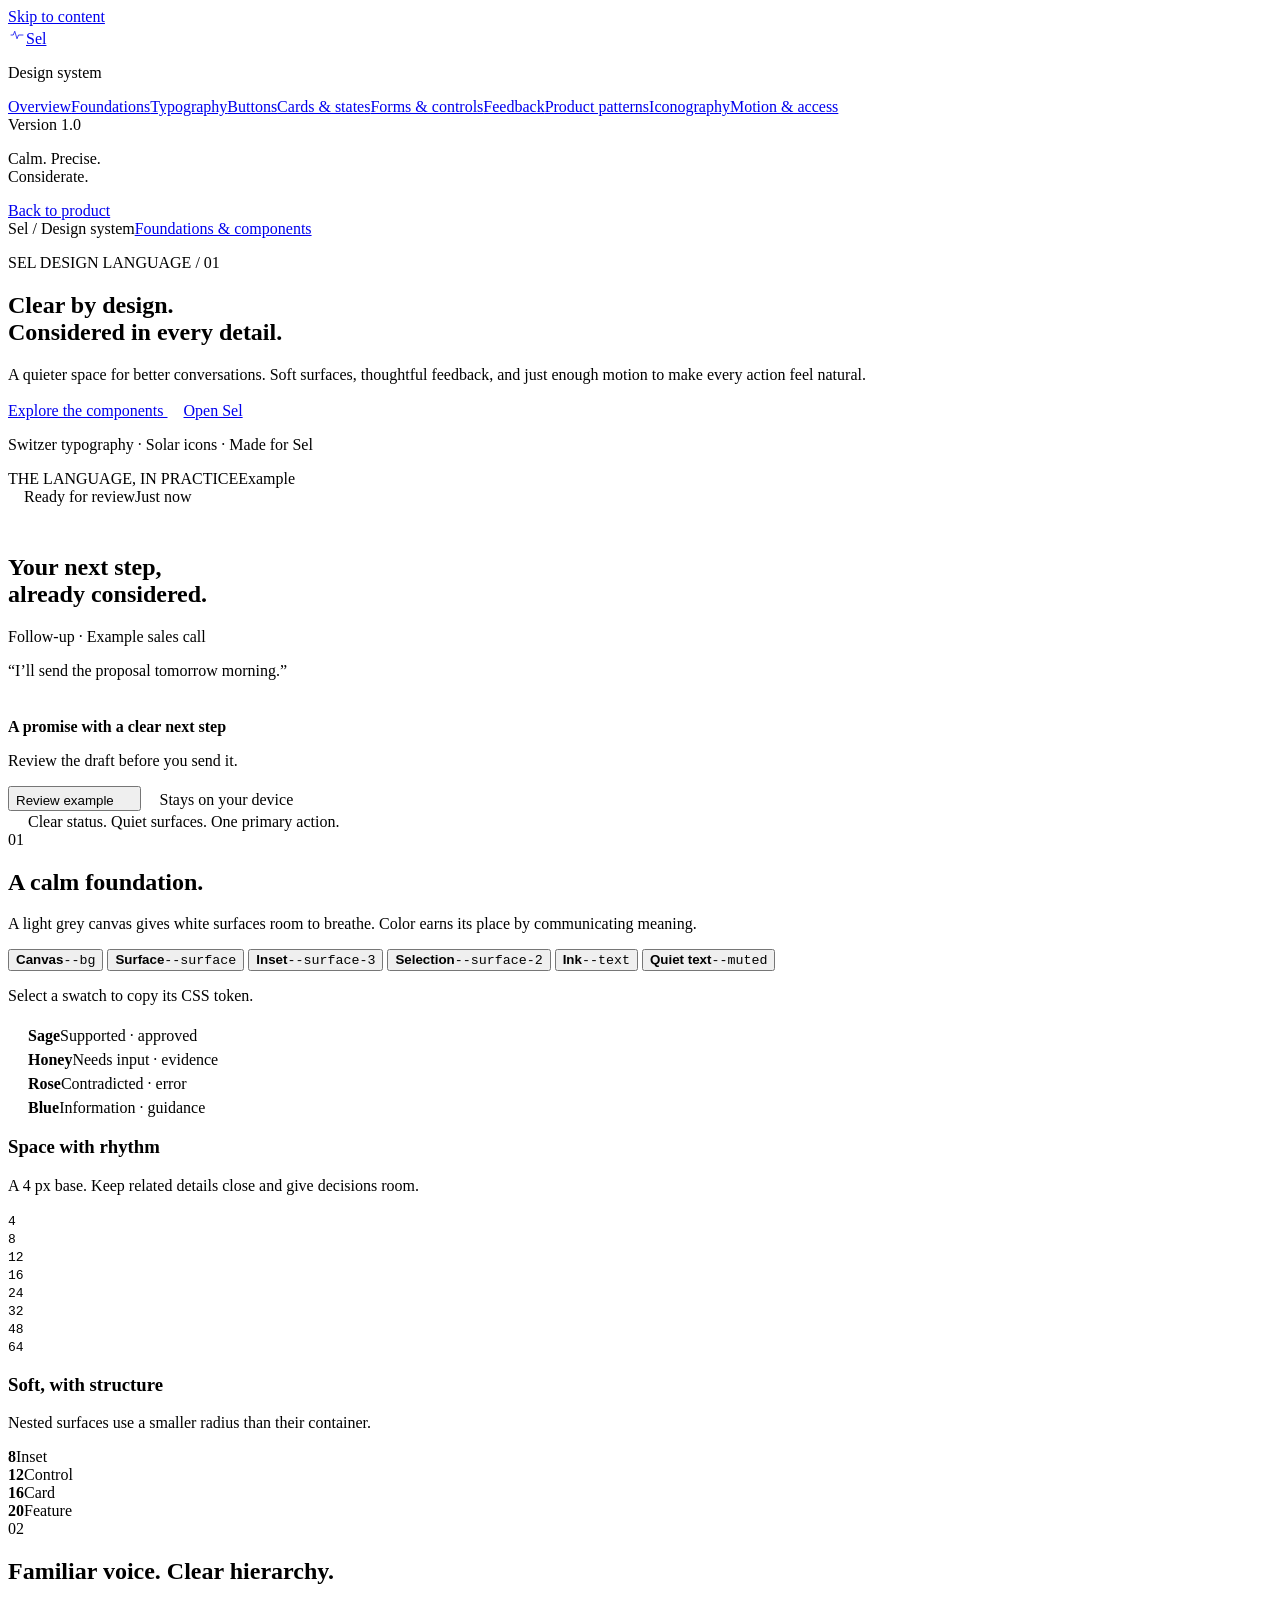
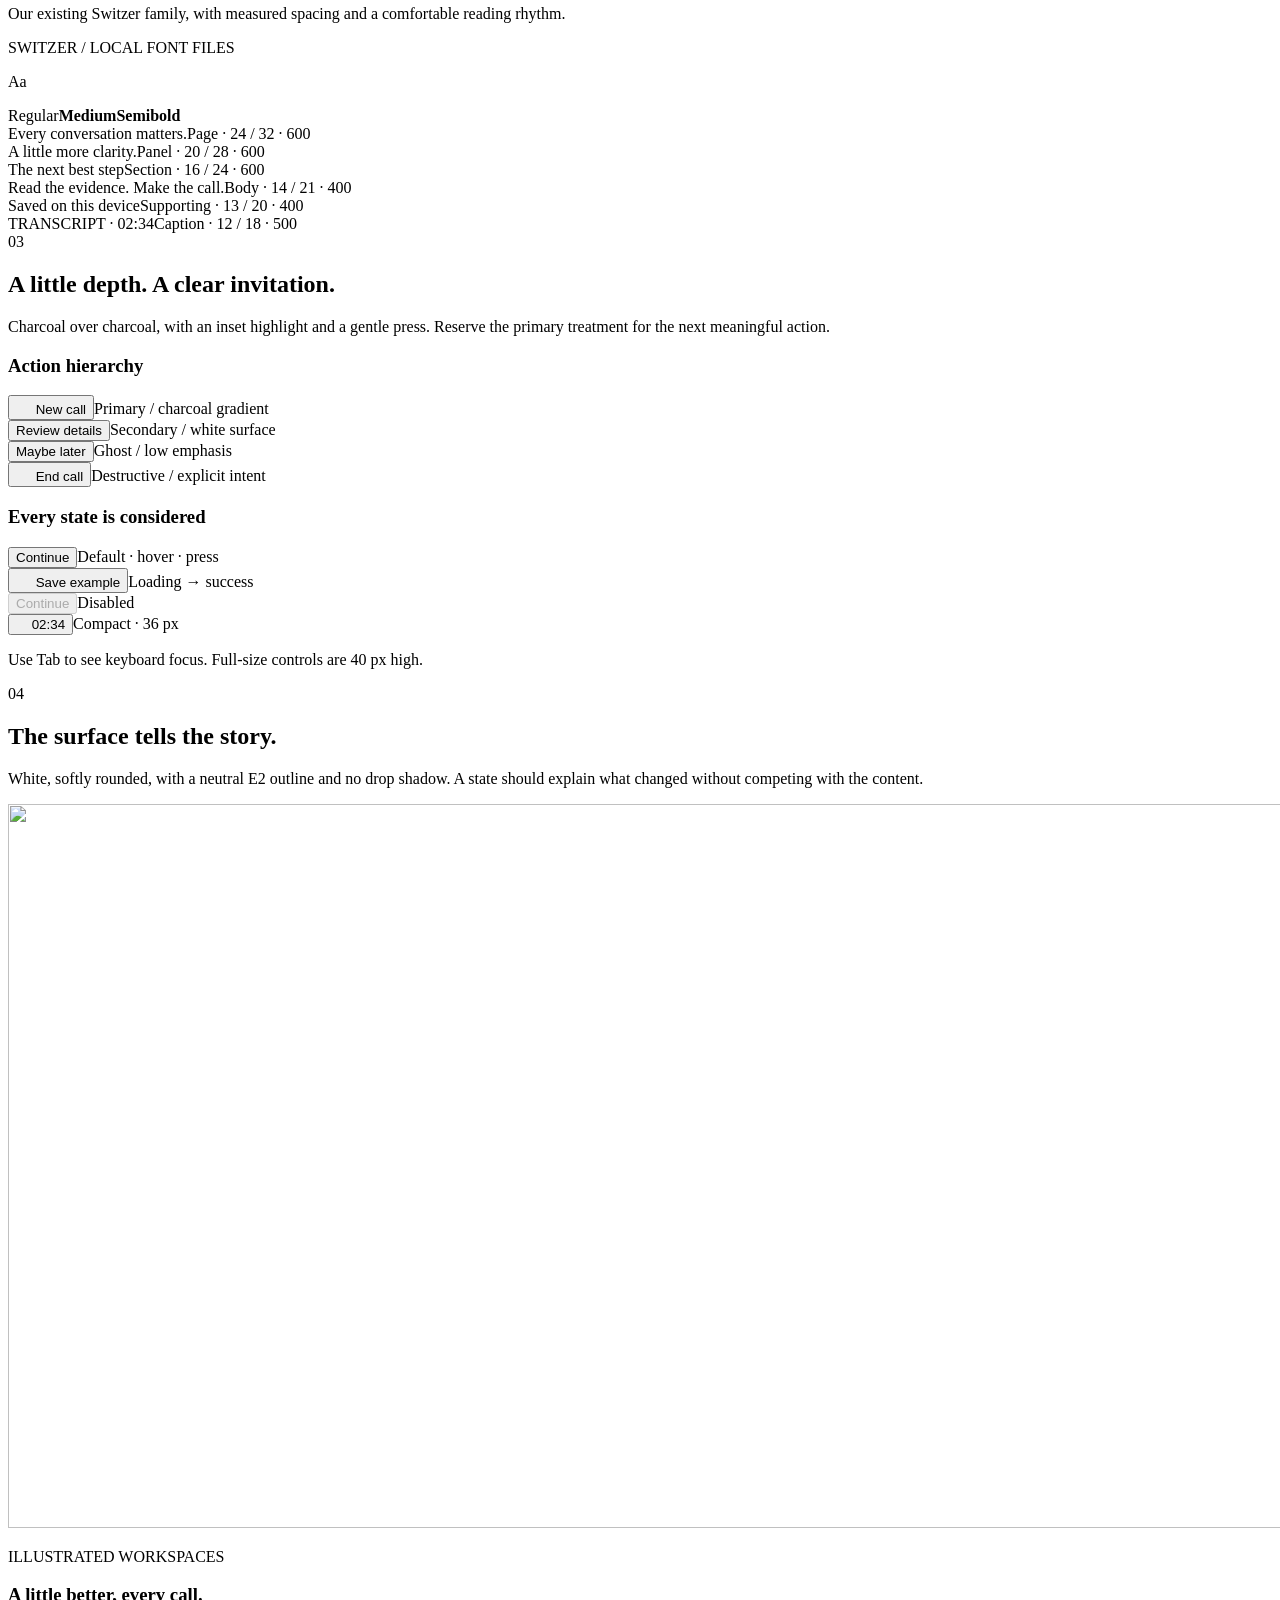
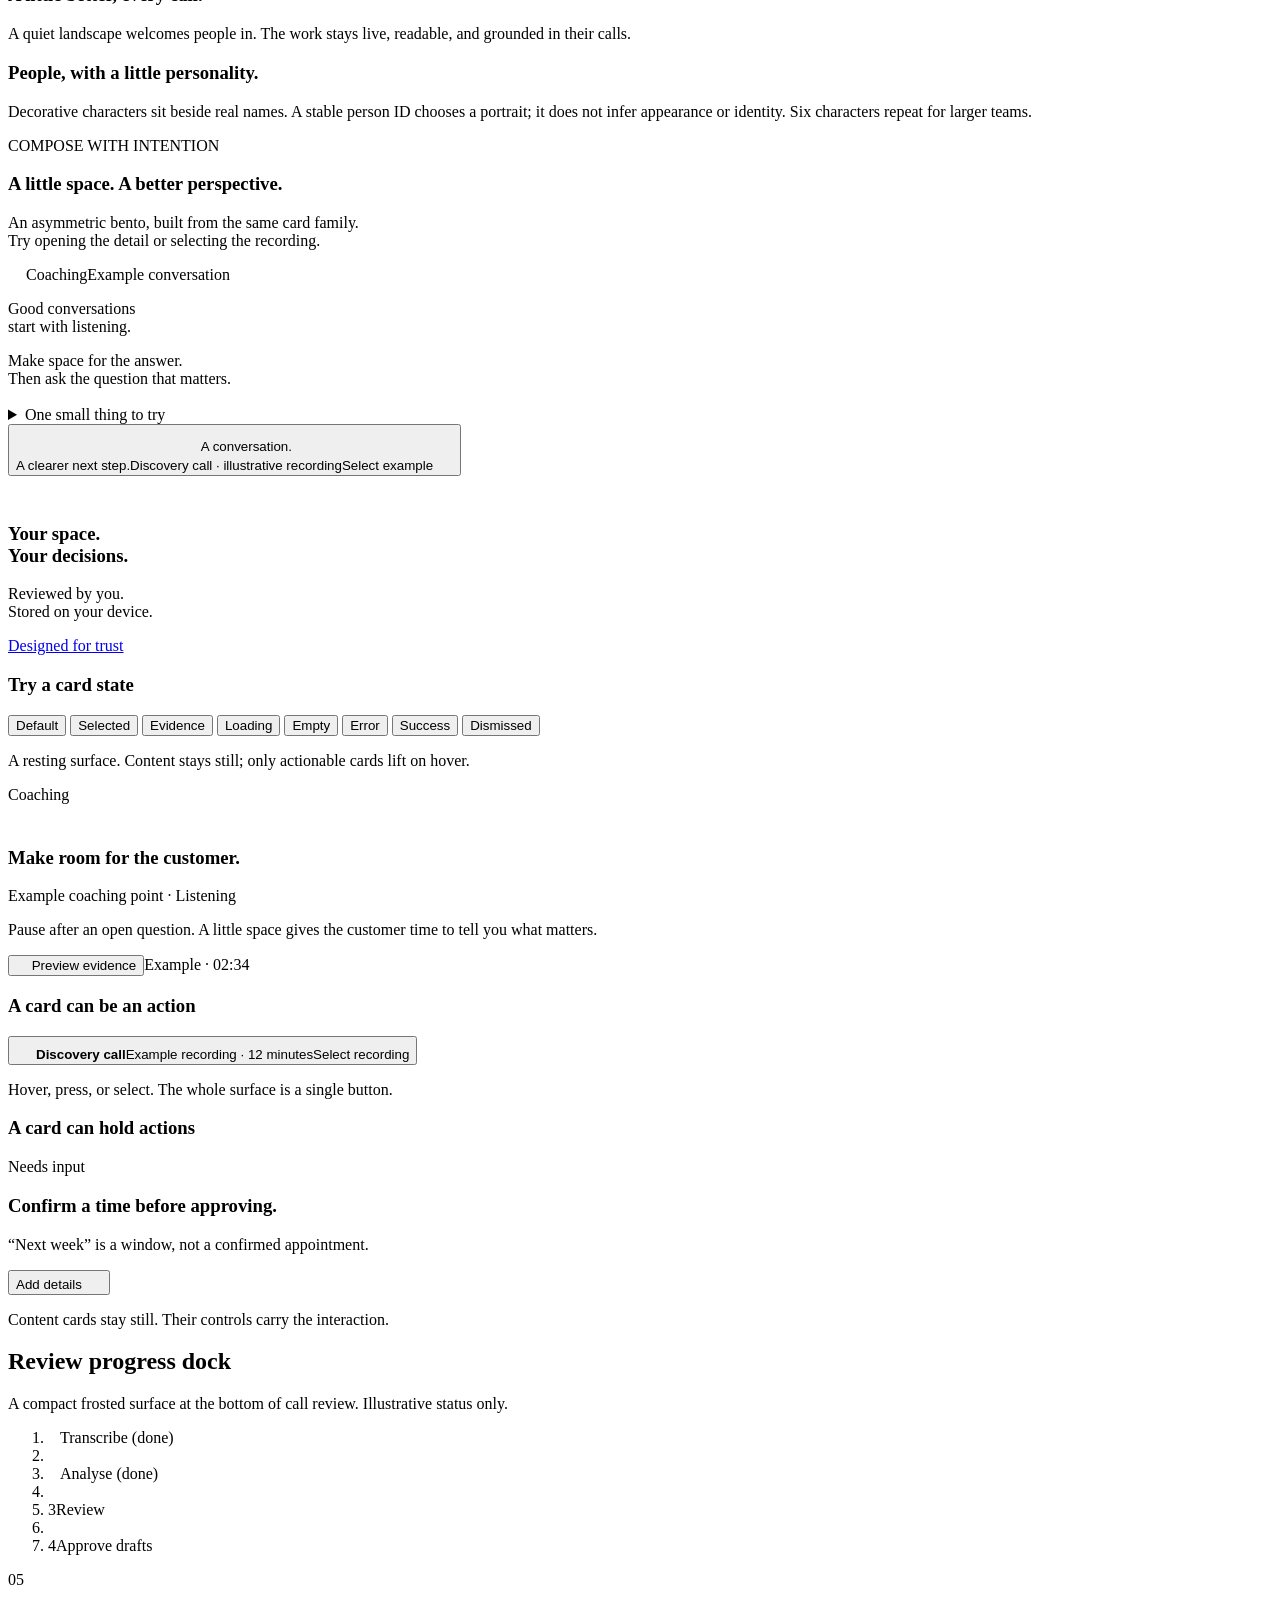
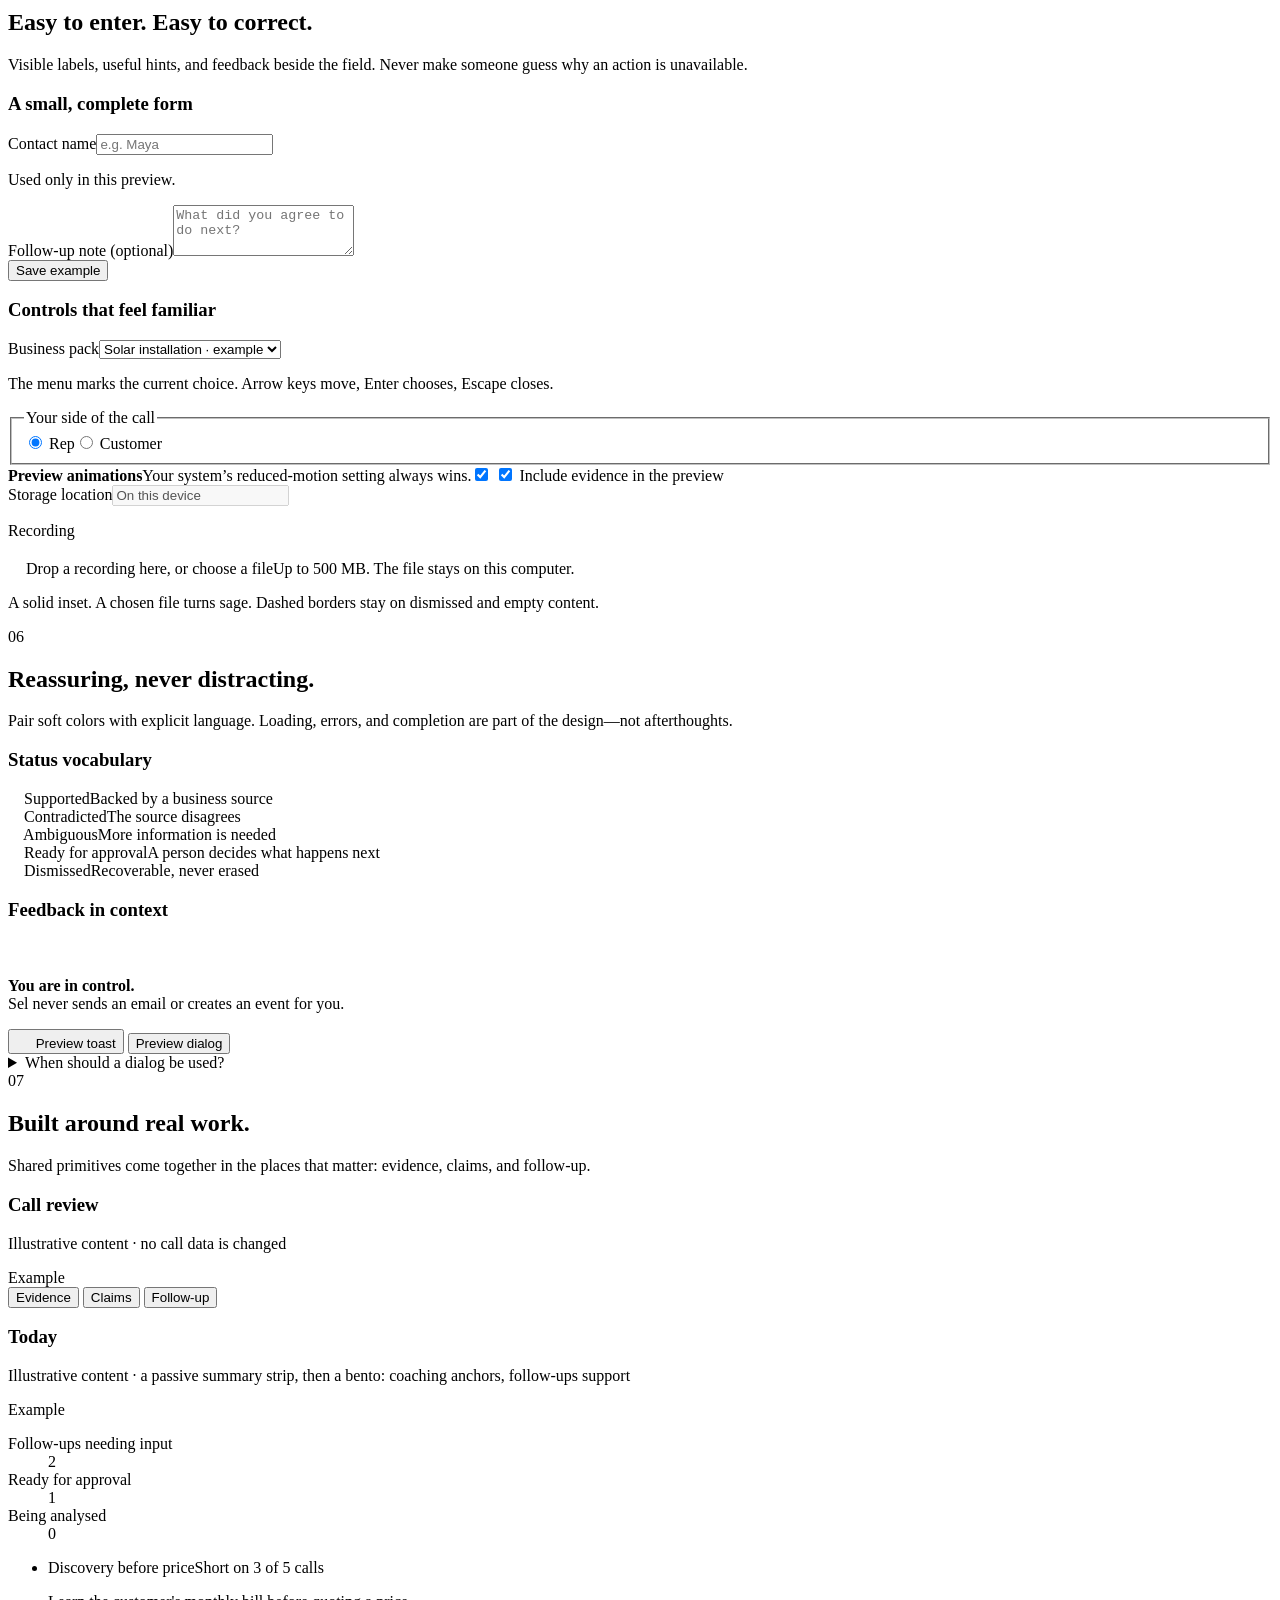
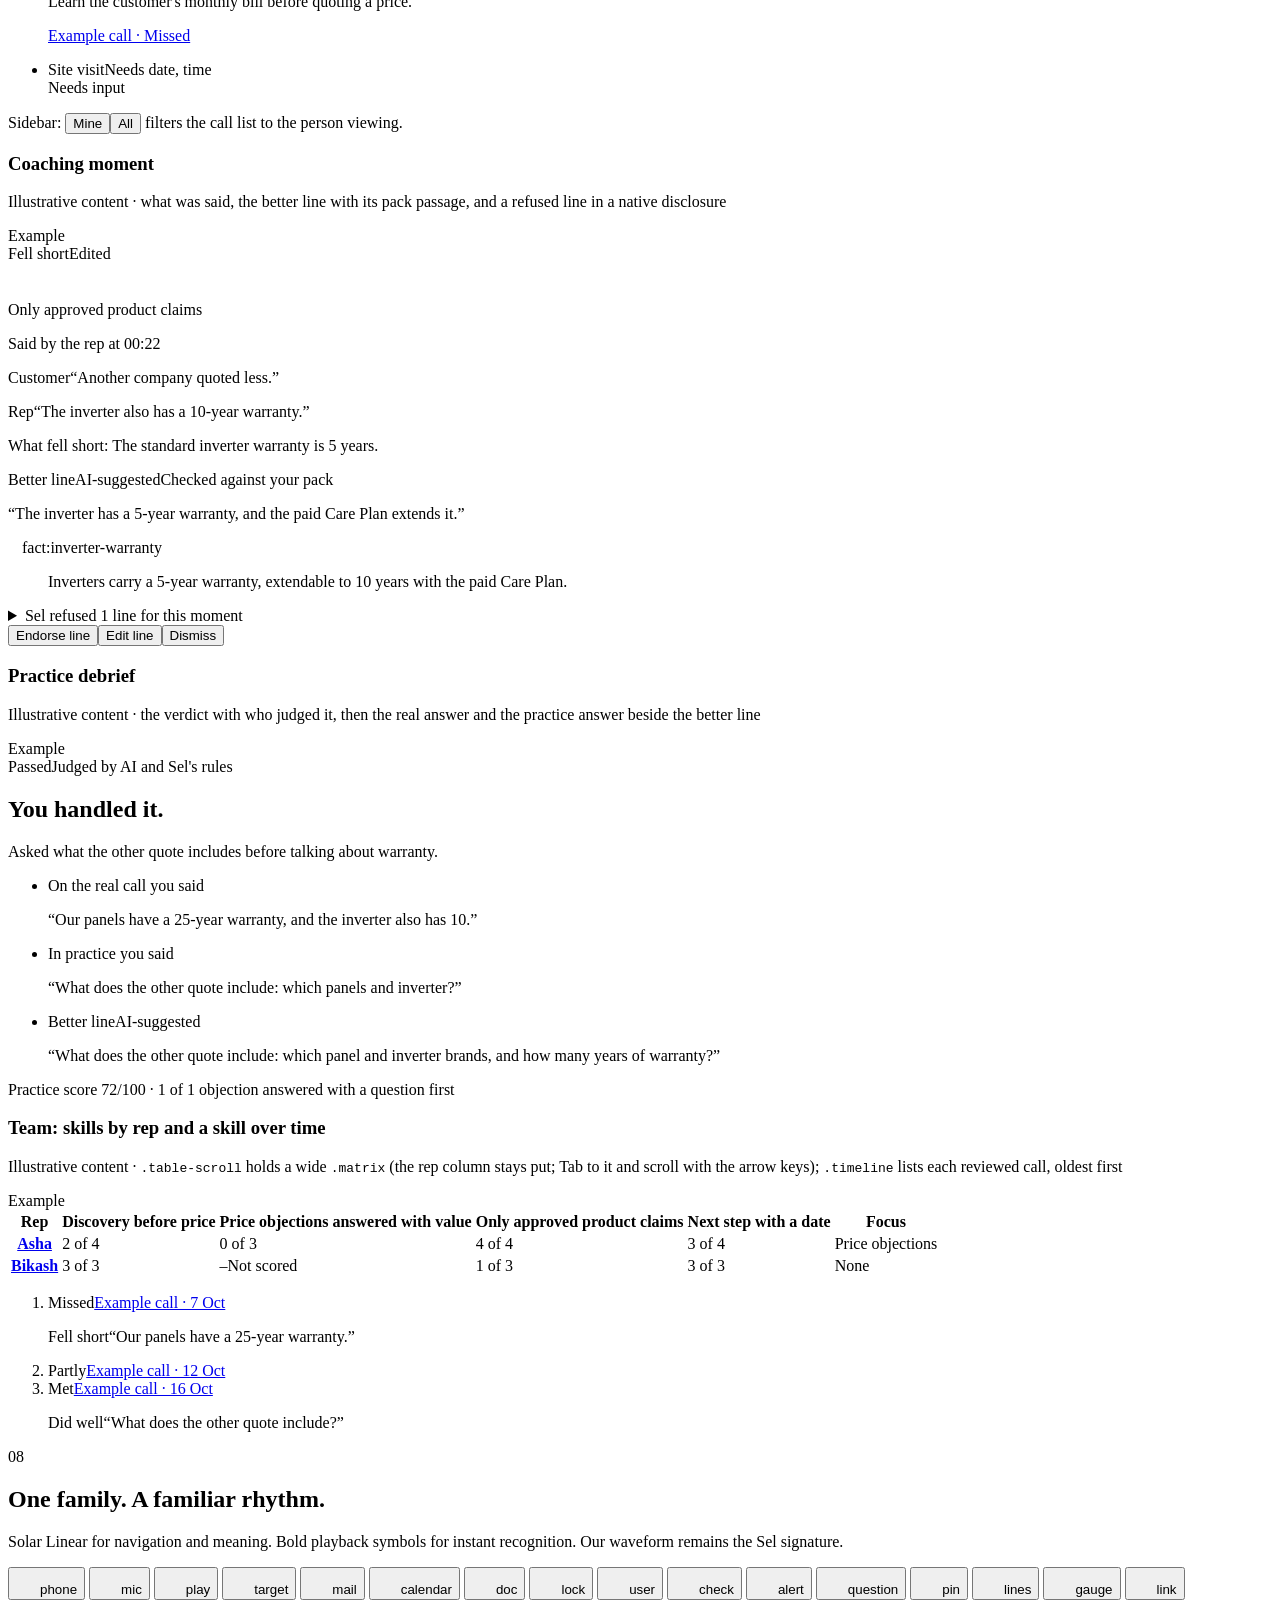
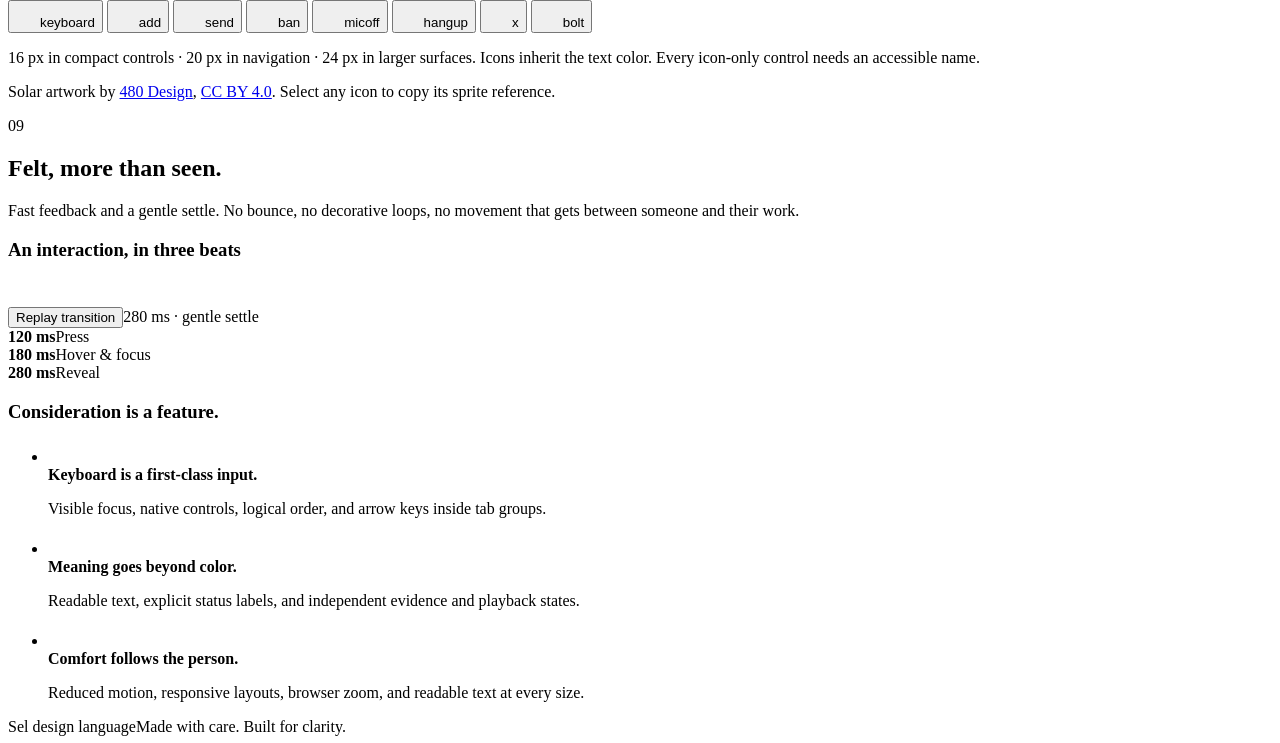
==== commit d4885c6d: "Prepare, team and the flywheel (Phase 4) Wire leads, Prep, the playbook overlay and the Librarian in" ====
--- a/sel/web/design-system.html
+++ b/sel/web/design-system.html
@@ -308,6 +308,17 @@
 <p>Asked what the other quote includes before talking about warranty.</p>
 <ul class="compare"><li><div class="better-line-head"><span class="label">On the real call you said</span></div><p class="compare-text">“Our panels have a 25-year warranty, and the inverter also has 10.”</p></li><li><div class="better-line-head"><span class="label">In practice you said</span></div><p class="compare-text">“What does the other quote include: which panels and inverter?”</p></li><li><div class="better-line-head"><span class="label">Better line</span><span class="pill pill-violet">AI-suggested</span></div><p class="compare-text">“What does the other quote include: which panel and inverter brands, and how many years of warranty?”</p></li></ul>
 <p class="muted small">Practice score 72/100 · 1 of 1 objection answered with a question first</p></section></div>
+<div class="ds-pattern-panel ds-coaching-example">
+<div class="ds-pattern-header">
+<div>
+<h3>Team: skills by rep and a skill over time</h3>
+<p class="muted small">Illustrative content · <code>.table-scroll</code> holds a wide <code>.matrix</code> (the rep column stays put; Tab to it and scroll with the arrow keys); <code>.timeline</code> lists each reviewed call, oldest first</p></div><span class="pill pill-neutral">Example</span></div>
+<div class="table-scroll" tabindex="0" role="region" aria-label="Skills by rep example"><table class="team-table matrix"><thead><tr><th scope="col">Rep</th><th scope="col">Discovery before price</th><th scope="col">Price objections answered with value</th><th scope="col">Only approved product claims</th><th scope="col">Next step with a date</th><th scope="col">Focus</th></tr></thead>
+<tbody><tr><th scope="row"><a href="#patterns">Asha</a></th><td><span class="pill pill-warn">2 of 4</span></td><td><span class="pill pill-bad">0 of 3</span></td><td><span class="pill pill-ok">4 of 4</span></td><td><span class="pill pill-warn">3 of 4</span></td><td class="matrix-focus">Price objections</td></tr>
+<tr><th scope="row"><a href="#patterns">Bikash</a></th><td><span class="pill pill-ok">3 of 3</span></td><td class="muted"><span aria-hidden="true">–</span><span class="sr-only">Not scored</span></td><td><span class="pill pill-bad">1 of 3</span></td><td><span class="pill pill-ok">3 of 3</span></td><td class="matrix-focus">None</td></tr></tbody></table></div>
+<ol class="timeline" aria-label="Skill over time example"><li class="is-missed"><div class="better-line-head"><span class="pill pill-bad">Missed</span><a href="#patterns">Example call · 7 Oct</a></div><p class="said-line role-rep"><span class="said-who">Fell short</span>“Our panels have a 25-year warranty.”</p></li>
+<li class="is-partial"><div class="better-line-head"><span class="pill pill-warn">Partly</span><a href="#patterns">Example call · 12 Oct</a></div></li>
+<li class="is-met"><div class="better-line-head"><span class="pill pill-ok">Met</span><a href="#patterns">Example call · 16 Oct</a></div><p class="said-line role-rep"><span class="said-who">Did well</span>“What does the other quote include?”</p></li></ol></div>
 
 <section id="icons" class="ds-section" aria-labelledby="icons-title">
 <div class="ds-section-head"><span class="ds-number">08</span>
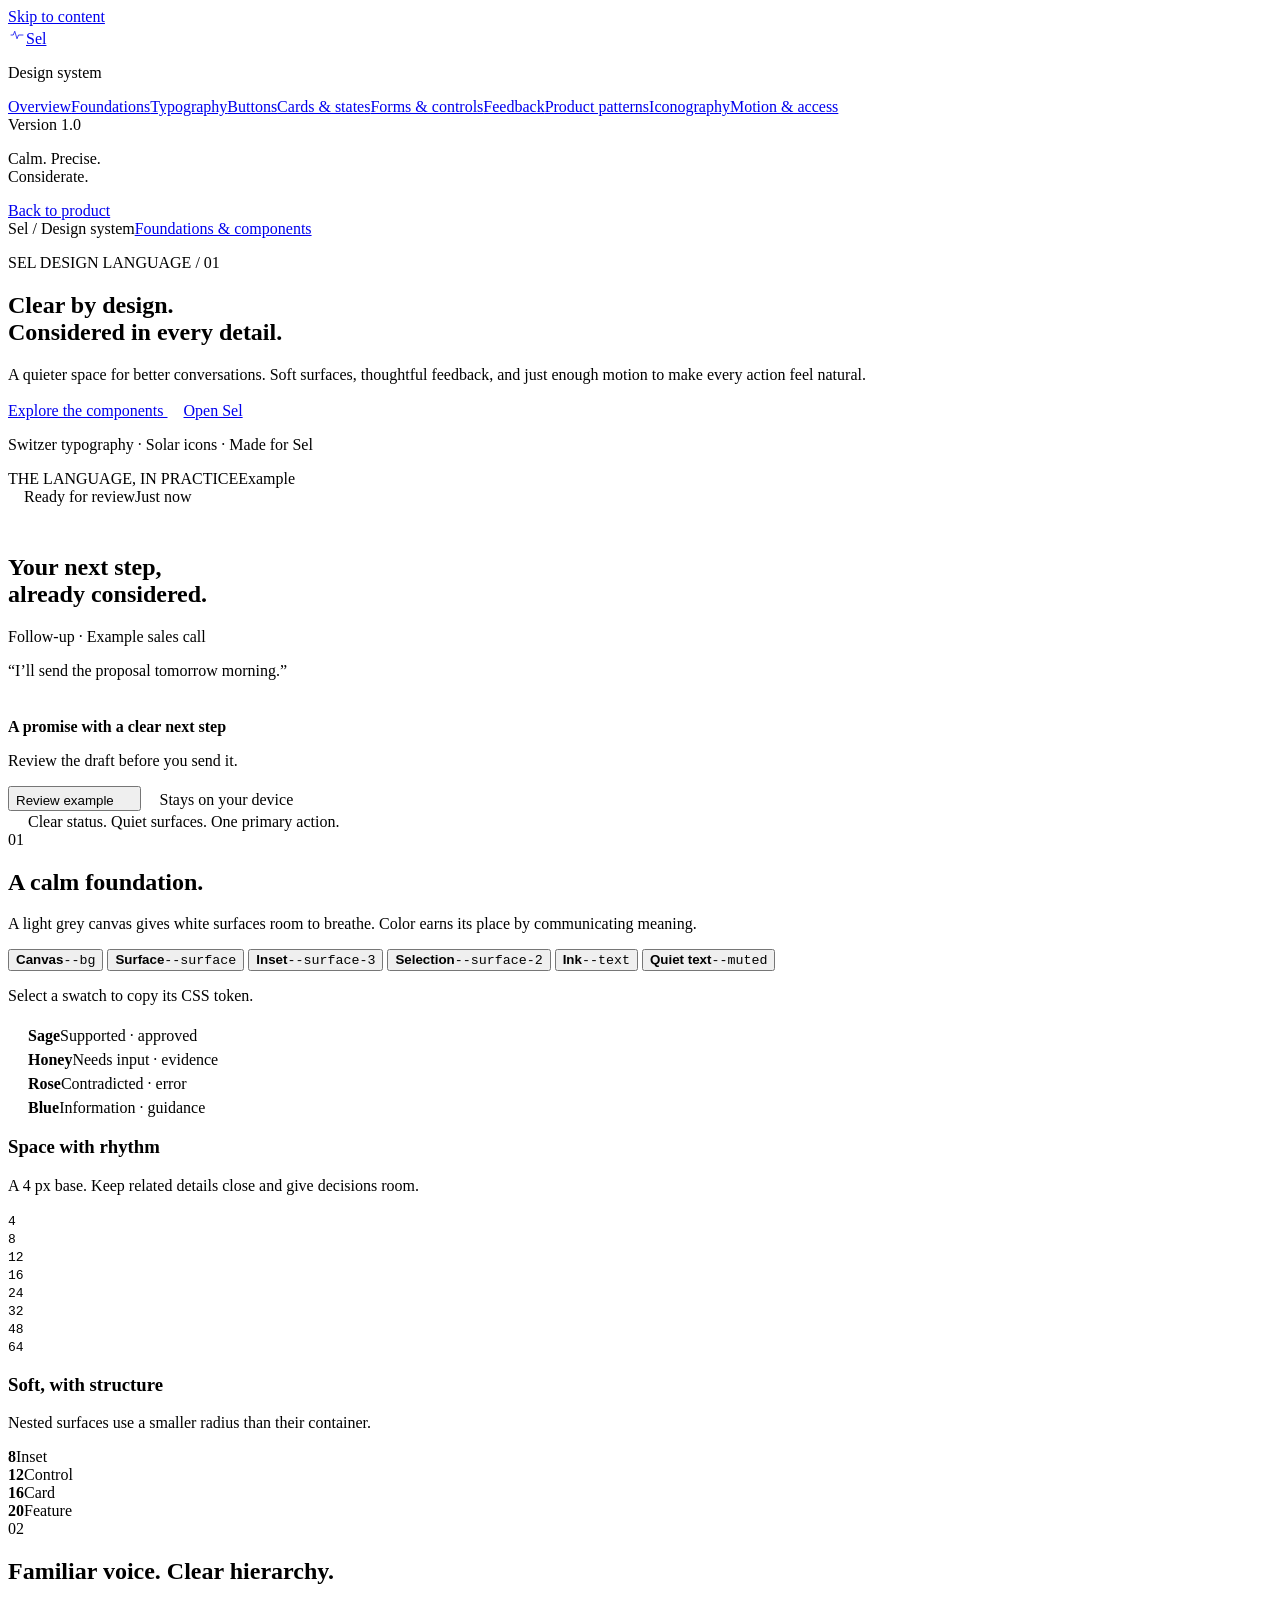
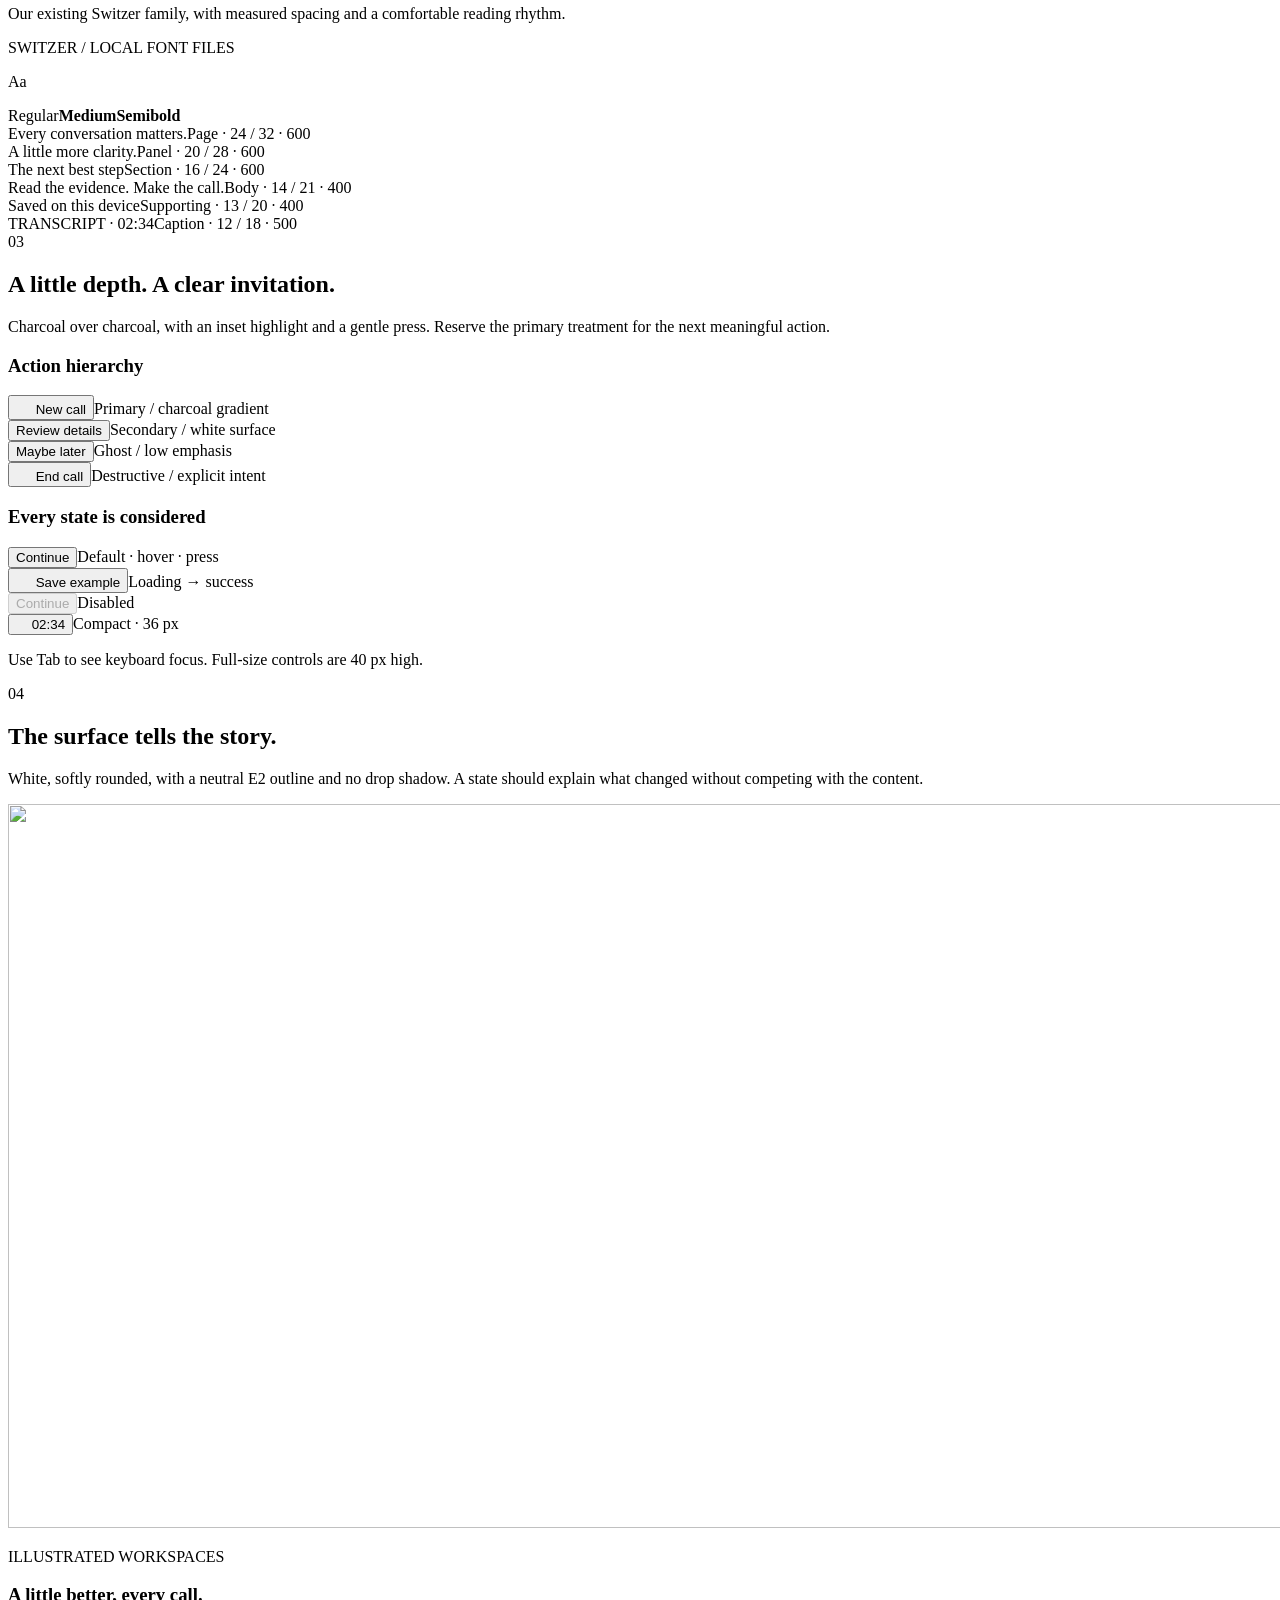
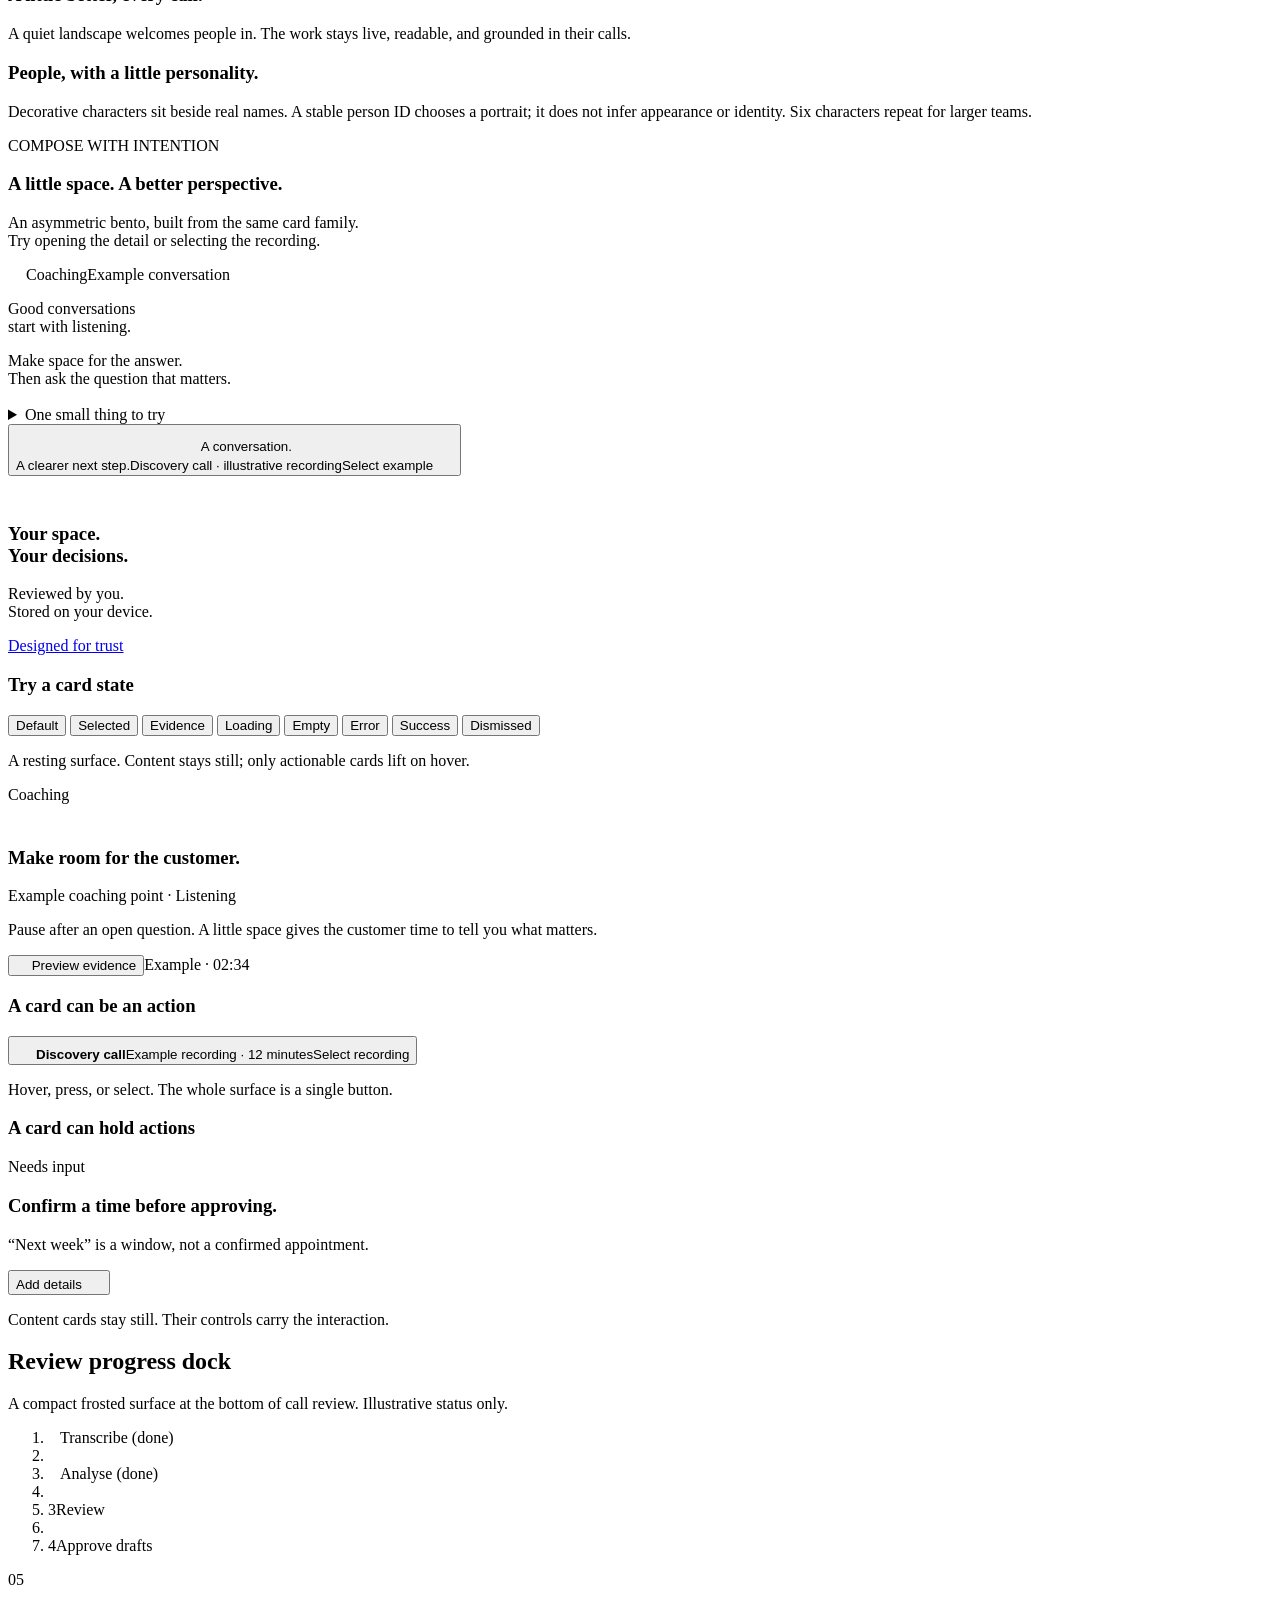
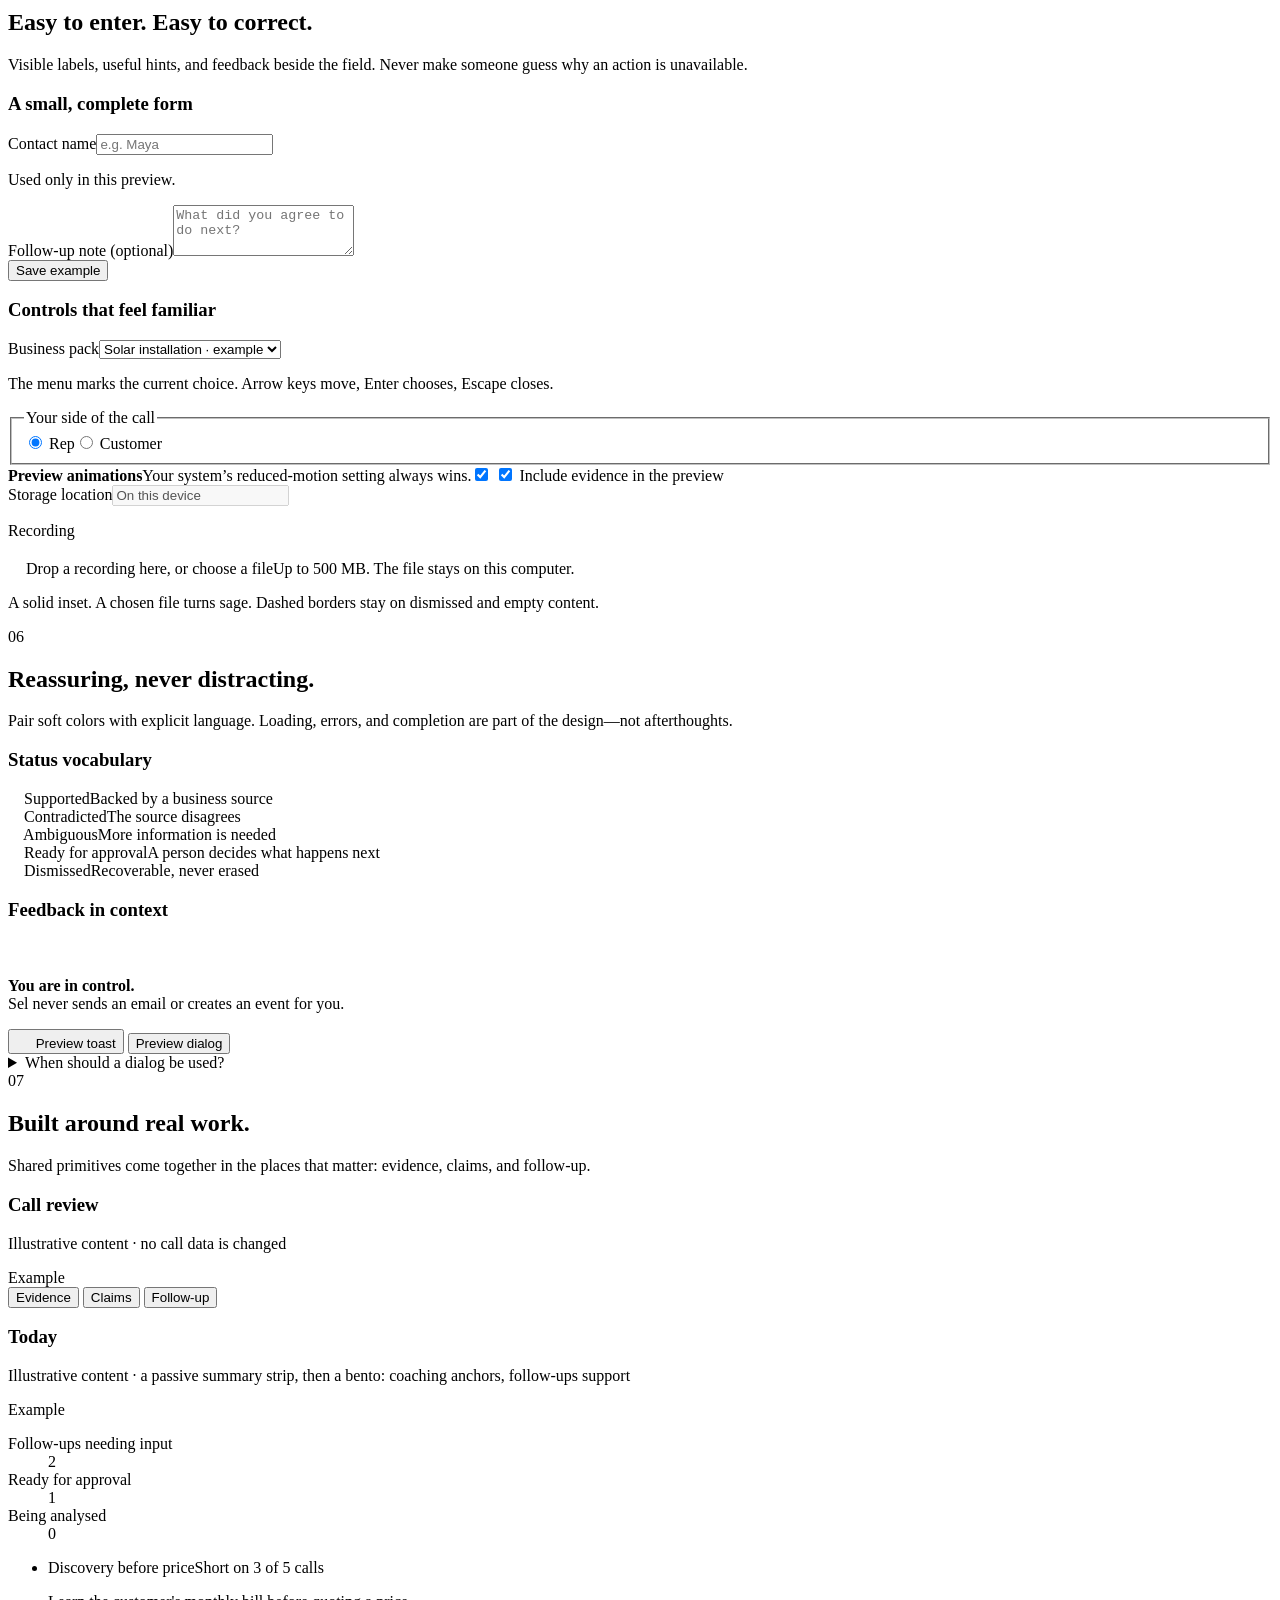
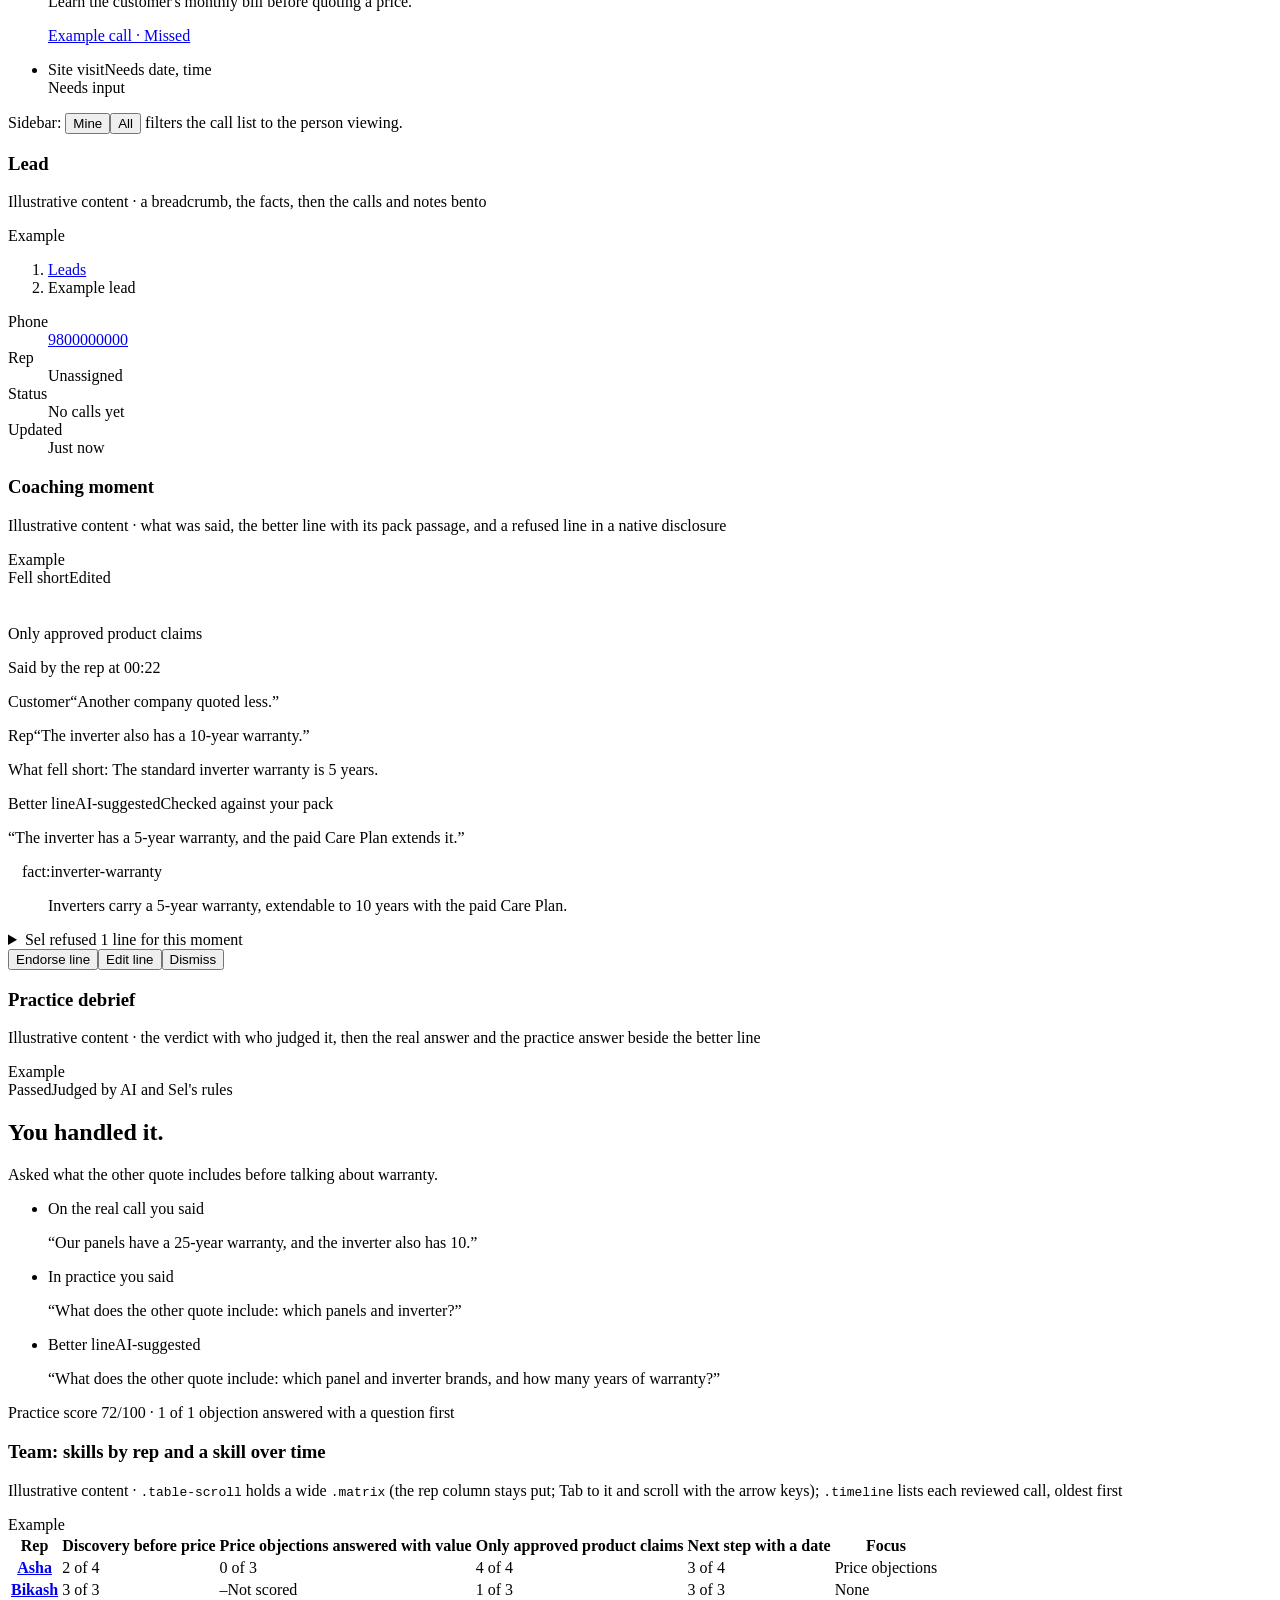
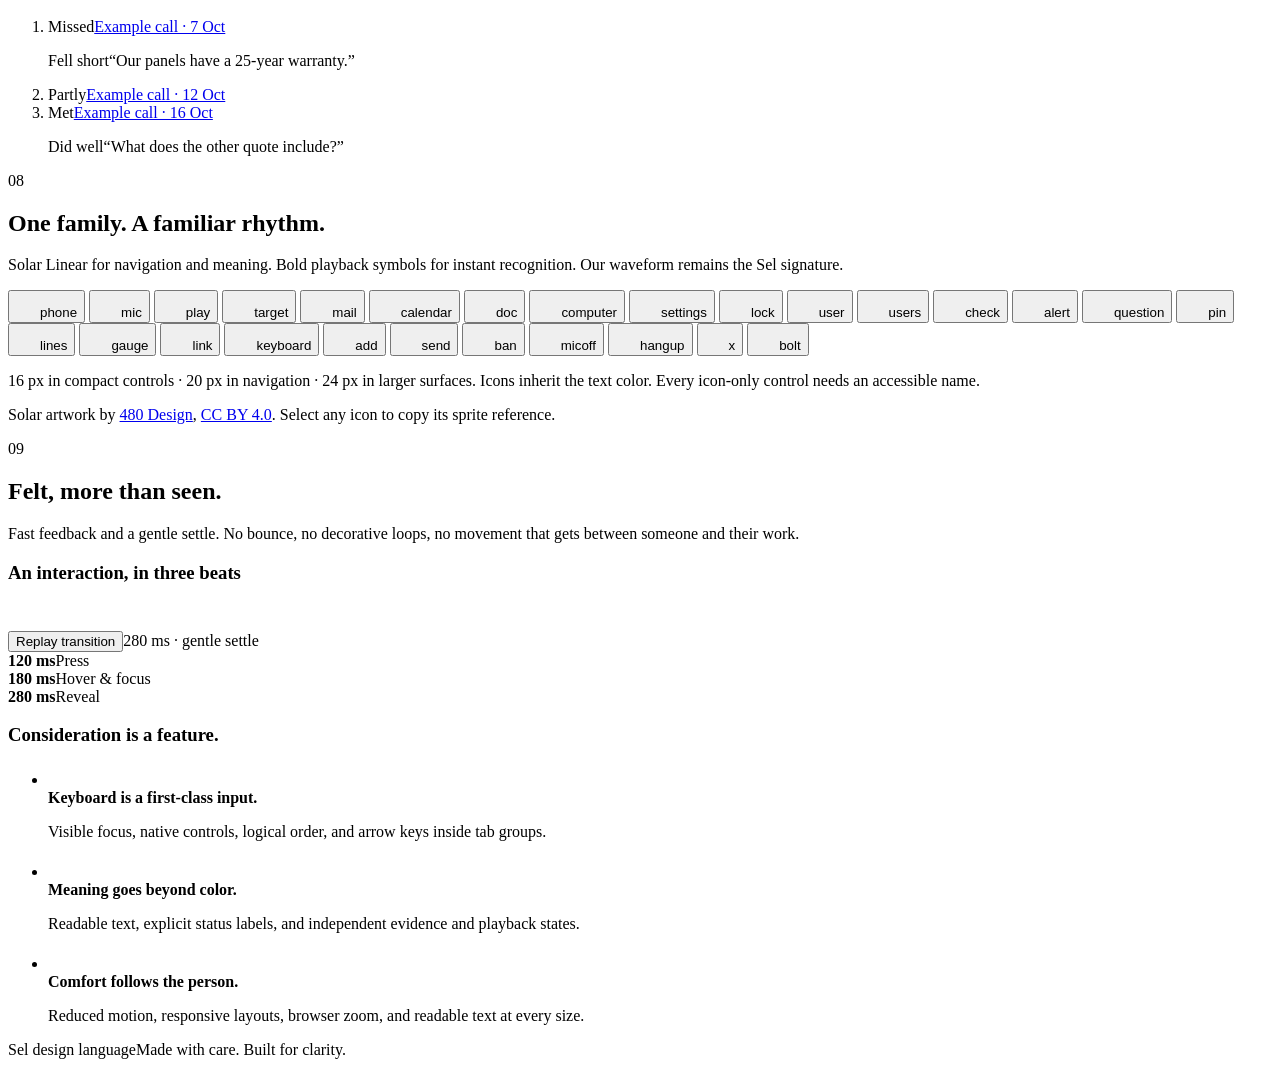
==== commit c00212cf: "Add Playground and restyle Leads, Calls and Team Playground replaces the Playbook label while keepin" ====
--- a/sel/web/design-system.html
+++ b/sel/web/design-system.html
@@ -96,7 +96,7 @@
 <div class="ds-specimen ">
 <h3>Action hierarchy</h3>
 <div class="ds-control-row">
-<button class="primary" data-notice="Primary action selected."><svg class="solar-icon" width="16" height="16" viewBox="0 0 24 24" aria-hidden="true" focusable="false"><use href="/static/solar-icons.svg#add"/></svg> New call</button><span>Primary / charcoal gradient</span></div>
+<button class="primary" data-notice="Primary action selected."><svg class="solar-icon" width="16" height="16" viewBox="0 0 24 24" aria-hidden="true" focusable="false"><use href="/static/solar-icons.svg#phone"/></svg> New call</button><span>Primary / charcoal gradient</span></div>
 <div class="ds-control-row">
 <button data-notice="Secondary action selected.">Review details</button><span>Secondary / white surface</span></div>
 <div class="ds-control-row">
@@ -231,7 +231,7 @@
 <label for="disabled-field">Storage location</label><input id="disabled-field" value="On this device" disabled></div>
 <div class="field">
 <p class="label-like">Recording</p>
-<div class="dropzone"><span class="icon-tile tone-neutral drop-mark"><svg class="solar-icon" width="18" height="18" viewBox="0 0 24 24" aria-hidden="true" focusable="false"><use href="/static/solar-icons.svg#doc"/></svg></span><span class="drop-main">Drop a recording here, or choose a file</span><span class="drop-note">Up to 500 MB. The file stays on this computer.</span></div>
+<div class="dropzone"><span class="icon-tile tone-neutral drop-mark"><svg class="solar-icon" width="18" height="18" viewBox="0 0 24 24" aria-hidden="true" focusable="false"><use href="/static/solar-icons.svg#mic"/></svg></span><span class="drop-main">Drop a recording here, or choose a file</span><span class="drop-note">Up to 500 MB. The file stays on this computer.</span></div>
 <p class="hint small">A solid inset. A chosen file turns sage. Dashed borders stay on dismissed and empty content.</p></div></div></div></section>
 
 <section id="feedback" class="ds-section" aria-labelledby="feedback-title">
@@ -281,7 +281,14 @@
 <div class="bento">
 <section class="list-card page-section bento-anchor" aria-label="Skills to work on example"><div class="page-section-body"><ul class="skills"><li class="skill"><div class="skill-head"><span class="strong">Discovery before price</span><span class="pill pill-bad">Short on 3 of 5 calls</span></div><p class="muted small">Learn the customer's monthly bill before quoting a price.</p><div class="skill-calls"><a class="chip-link" href="#patterns">Example call · Missed</a></div></li></ul></div></section>
 <section class="list-card page-section" aria-label="Follow-ups example"><div class="page-section-body"><ul class="page-rows"><li class="page-row"><div class="page-row-main"><span class="strong">Site visit</span><span class="muted small">Needs date, time</span></div><span class="pill pill-warn">Needs input</span></li></ul></div></section></div>
-<p class="muted small">Sidebar: <span class="scope-toggle" role="group" aria-label="Example scope"><button type="button" class="scope-btn is-on" aria-pressed="true">Mine</button><button type="button" class="scope-btn" aria-pressed="false">All</button></span> filters the call list to the person viewing.</p></div></section>
+<p class="muted small">Sidebar: <span class="scope-toggle" role="group" aria-label="Example scope"><button type="button" class="scope-btn is-on" aria-pressed="true">Mine</button><button type="button" class="scope-btn" aria-pressed="false">All</button></span> filters the call list to the person viewing.</p></div>
+<div class="ds-pattern-panel">
+<div class="ds-pattern-header">
+<div>
+<h3>Lead</h3>
+<p class="muted small">Illustrative content · a breadcrumb, the facts, then the calls and notes bento</p></div><span class="pill pill-neutral">Example</span></div>
+<nav class="crumbs" aria-label="Breadcrumb example"><ol><li><a href="#patterns">Leads</a></li><li><span aria-current="page">Example lead</span></li></ol></nav>
+<dl class="stat-strip" aria-label="Example lead"><div class="stat"><dt>Phone</dt><dd><a href="tel:9800000000">9800000000</a></dd></div><div class="stat"><dt>Rep</dt><dd class="is-quiet">Unassigned</dd></div><div class="stat"><dt>Status</dt><dd>No calls yet</dd></div><div class="stat"><dt>Updated</dt><dd>Just now</dd></div></dl></div></section>
 <div class="ds-pattern-panel ds-coaching-example">
 <div class="ds-pattern-header">
 <div>
@@ -333,8 +340,11 @@
 <button data-icon="mail" aria-label="Copy mail icon reference"><svg class="solar-icon" width="24" height="24" viewBox="0 0 24 24" aria-hidden="true" focusable="false"><use href="/static/solar-icons.svg#mail"/></svg><span>mail</span></button>
 <button data-icon="calendar" aria-label="Copy calendar icon reference"><svg class="solar-icon" width="24" height="24" viewBox="0 0 24 24" aria-hidden="true" focusable="false"><use href="/static/solar-icons.svg#calendar"/></svg><span>calendar</span></button>
 <button data-icon="doc" aria-label="Copy doc icon reference"><svg class="solar-icon" width="24" height="24" viewBox="0 0 24 24" aria-hidden="true" focusable="false"><use href="/static/solar-icons.svg#doc"/></svg><span>doc</span></button>
+<button data-icon="computer" aria-label="Copy computer icon reference"><svg class="solar-icon" width="24" height="24" viewBox="0 0 24 24" aria-hidden="true" focusable="false"><use href="/static/solar-icons.svg#computer"/></svg><span>computer</span></button>
+<button data-icon="settings" aria-label="Copy settings icon reference"><svg class="solar-icon" width="24" height="24" viewBox="0 0 24 24" aria-hidden="true" focusable="false"><use href="/static/solar-icons.svg#settings"/></svg><span>settings</span></button>
 <button data-icon="lock" aria-label="Copy lock icon reference"><svg class="solar-icon" width="24" height="24" viewBox="0 0 24 24" aria-hidden="true" focusable="false"><use href="/static/solar-icons.svg#lock"/></svg><span>lock</span></button>
 <button data-icon="user" aria-label="Copy user icon reference"><svg class="solar-icon" width="24" height="24" viewBox="0 0 24 24" aria-hidden="true" focusable="false"><use href="/static/solar-icons.svg#user"/></svg><span>user</span></button>
+<button data-icon="users" aria-label="Copy users icon reference"><svg class="solar-icon" width="24" height="24" viewBox="0 0 24 24" aria-hidden="true" focusable="false"><use href="/static/solar-icons.svg#users"/></svg><span>users</span></button>
 <button data-icon="check" aria-label="Copy check icon reference"><svg class="solar-icon" width="24" height="24" viewBox="0 0 24 24" aria-hidden="true" focusable="false"><use href="/static/solar-icons.svg#check"/></svg><span>check</span></button>
 <button data-icon="alert" aria-label="Copy alert icon reference"><svg class="solar-icon" width="24" height="24" viewBox="0 0 24 24" aria-hidden="true" focusable="false"><use href="/static/solar-icons.svg#alert"/></svg><span>alert</span></button>
 <button data-icon="question" aria-label="Copy question icon reference"><svg class="solar-icon" width="24" height="24" viewBox="0 0 24 24" aria-hidden="true" focusable="false"><use href="/static/solar-icons.svg#question"/></svg><span>question</span></button>
@@ -377,7 +387,7 @@
 <p>Readable text, explicit status labels, and independent evidence and playback states.</p></div></li><li><svg class="solar-icon" width="20" height="20" viewBox="0 0 24 24" aria-hidden="true" focusable="false"><use href="/static/solar-icons.svg#user"/></svg>
 <div><strong>Comfort follows the person.</strong>
 <p>Reduced motion, responsive layouts, browser zoom, and readable text at every size.</p></div></li></ul></div></div></section>
-<footer class="ds-footer"><span>Sel design language</span><span>Made with care. Built for clarity.</span></footer></main></div><dialog id="preview-dialog" class="ds-dialog" aria-labelledby="dialog-title" aria-describedby="dialog-description">
+<footer class="ds-footer"><span>Sel design language</span><span>Made with care. Built for clarity.</span></footer></main></div><dialog id="preview-dialog" class="dialog ds-dialog" aria-labelledby="dialog-title" aria-describedby="dialog-description">
 <div class="row ds-dialog-head"><span class="pill pill-info">Design preview</span>
 <button class="ghost small" id="close-dialog" aria-label="Close preview"><svg class="solar-icon" width="18" height="18" viewBox="0 0 24 24" aria-hidden="true" focusable="false"><use href="/static/solar-icons.svg#x"/></svg></button></div>
 <h2 id="dialog-title">A follow-up, ready for your review.</h2>
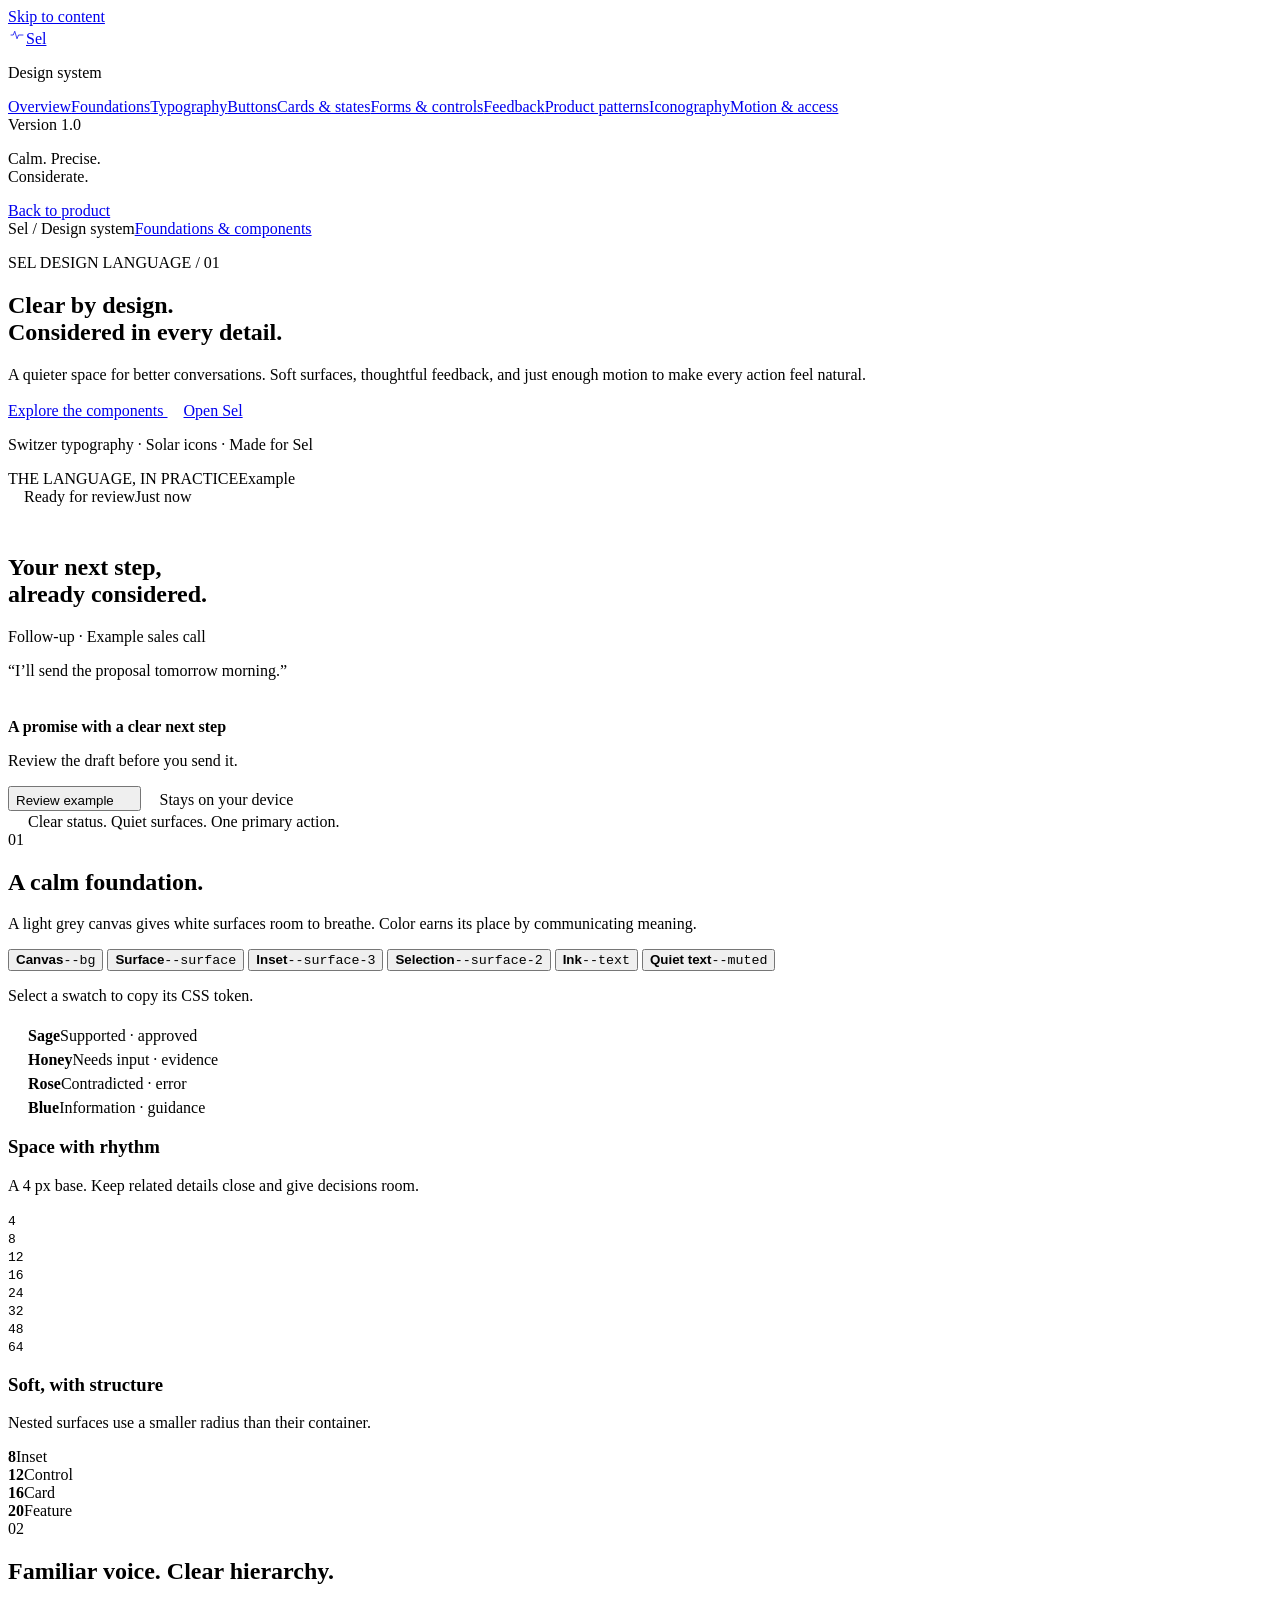
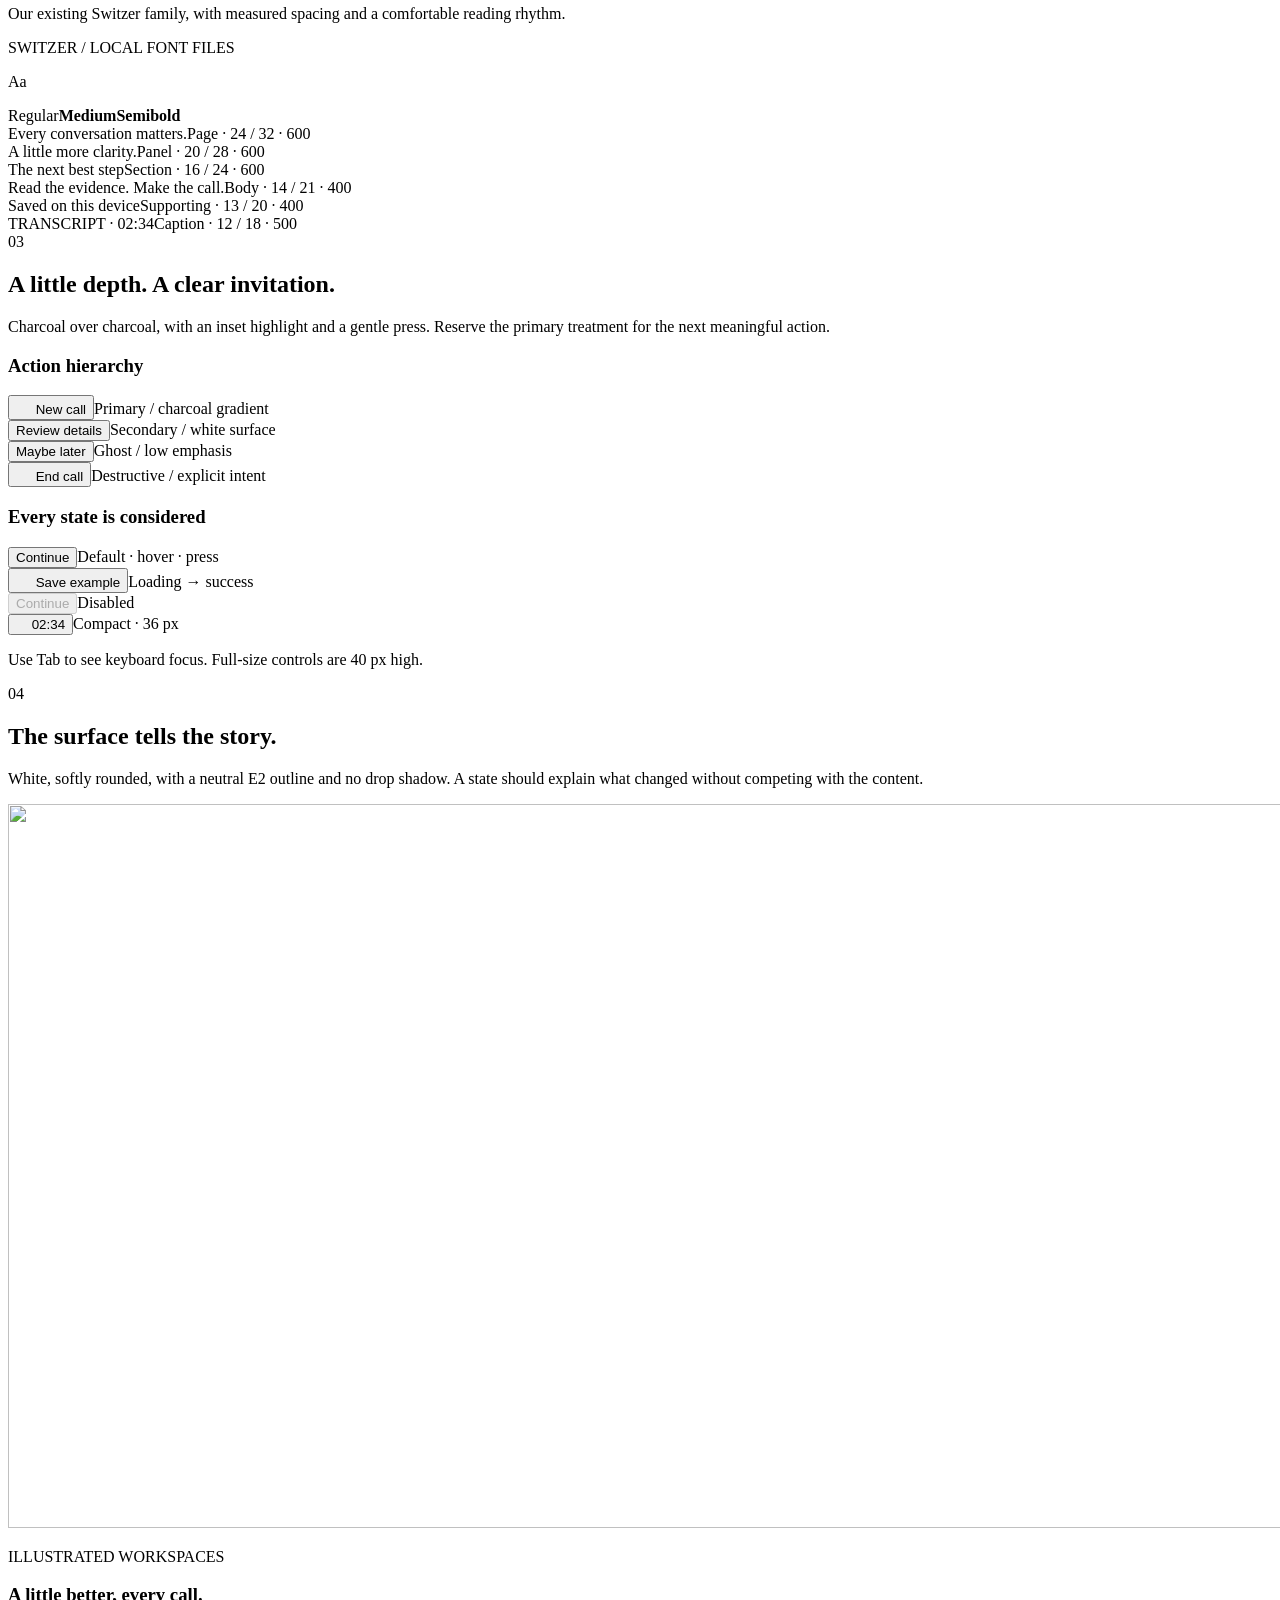
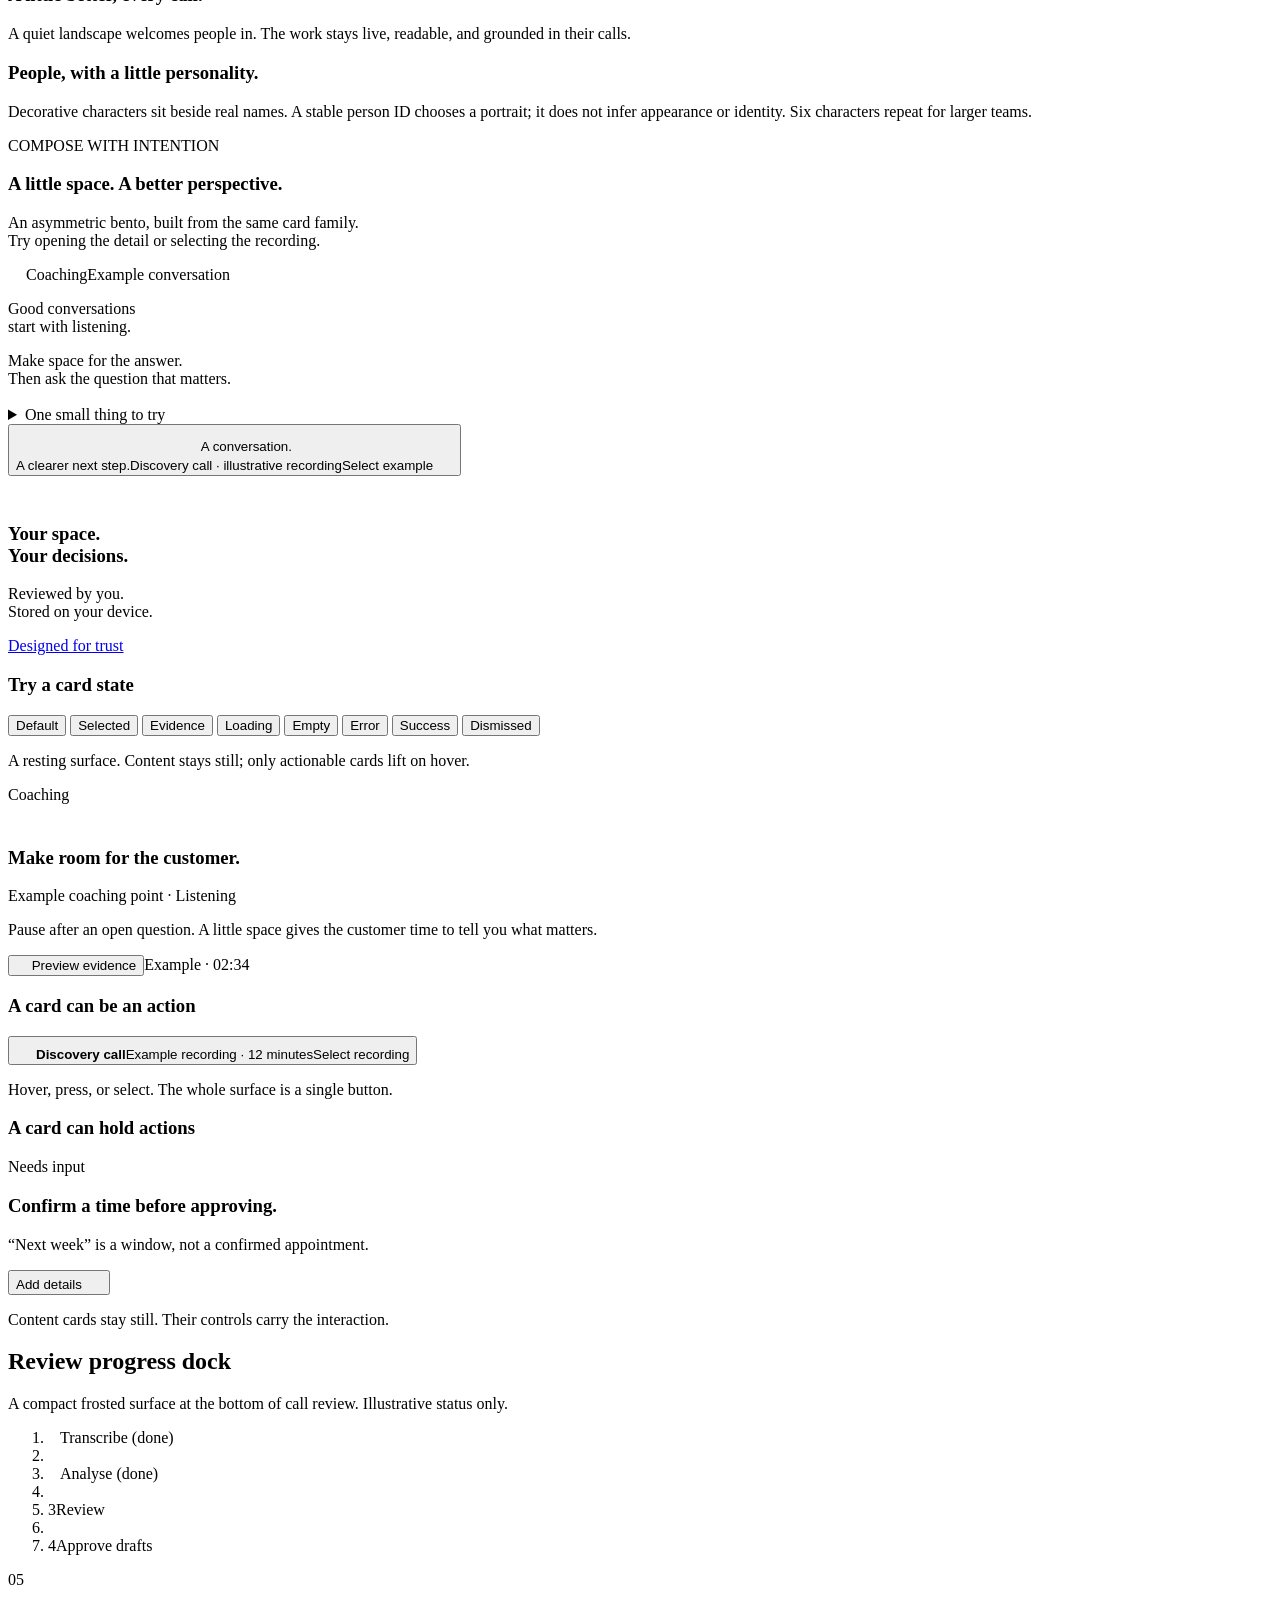
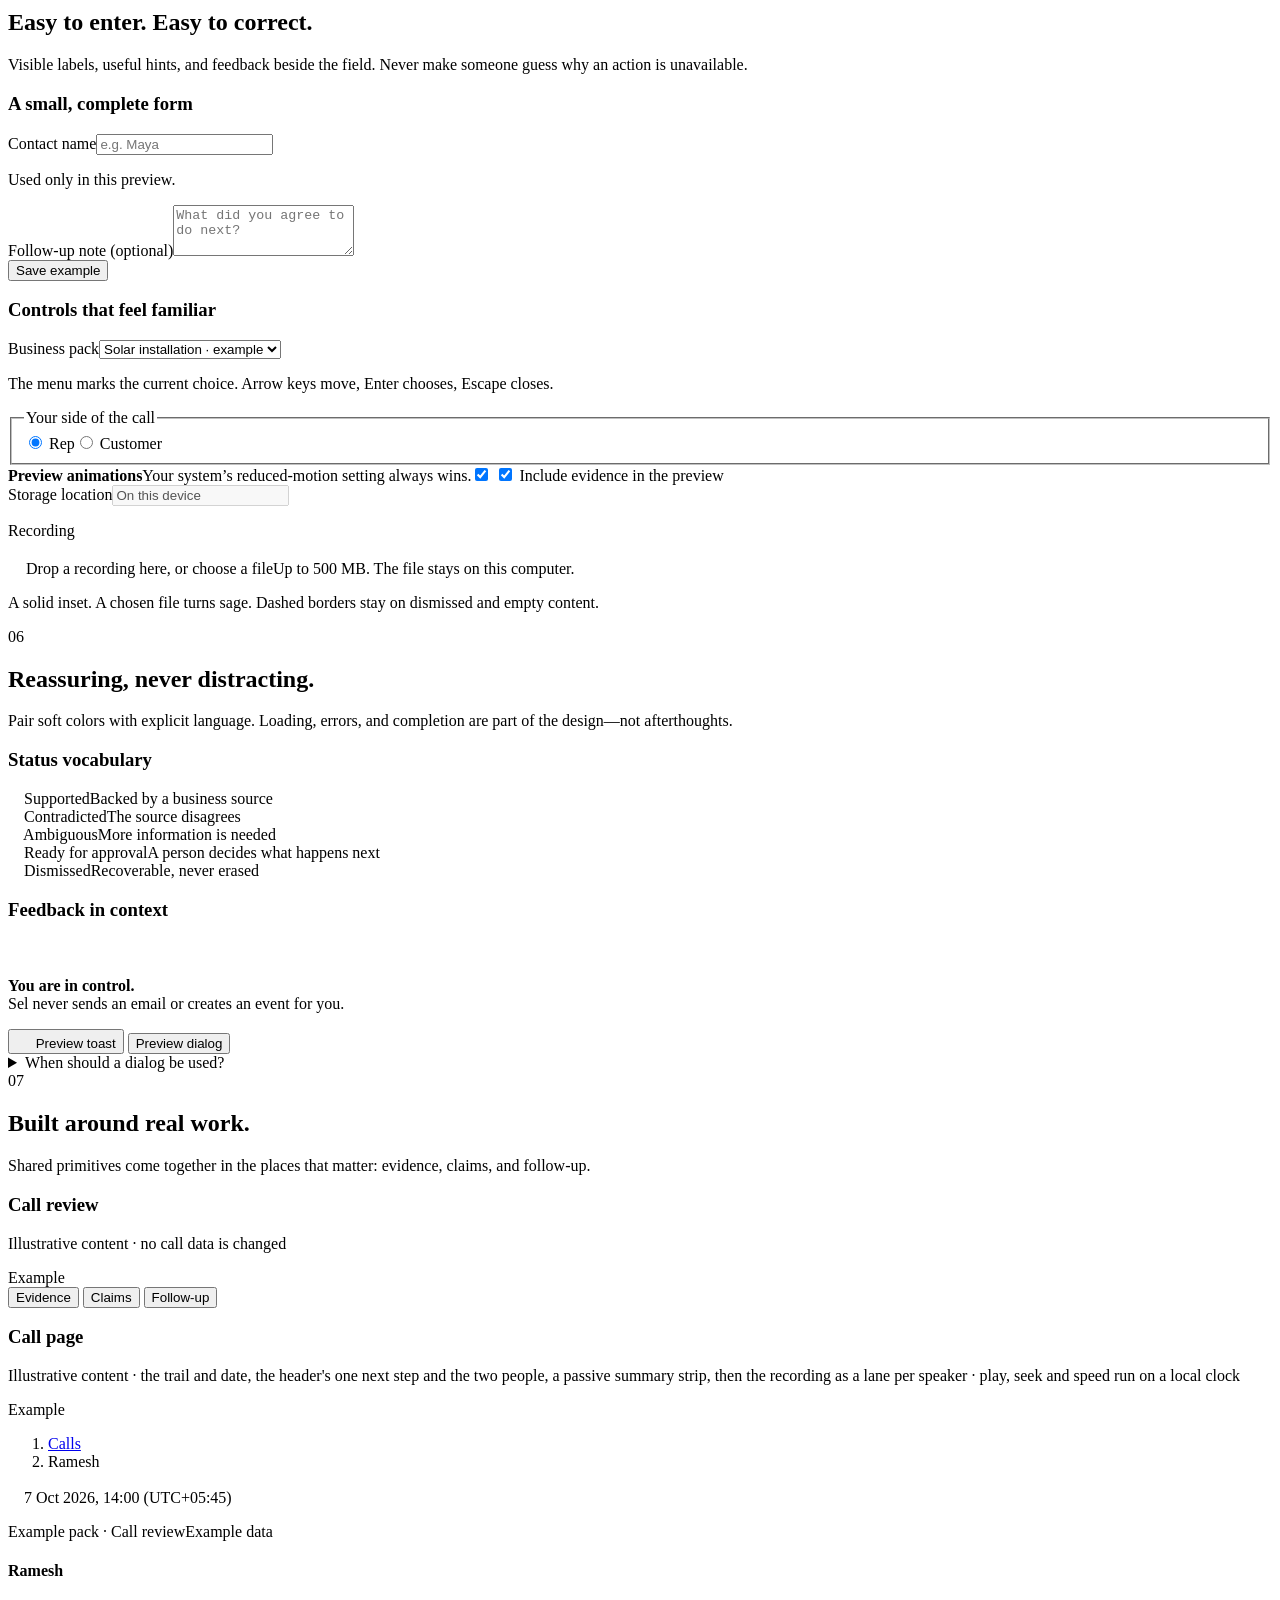
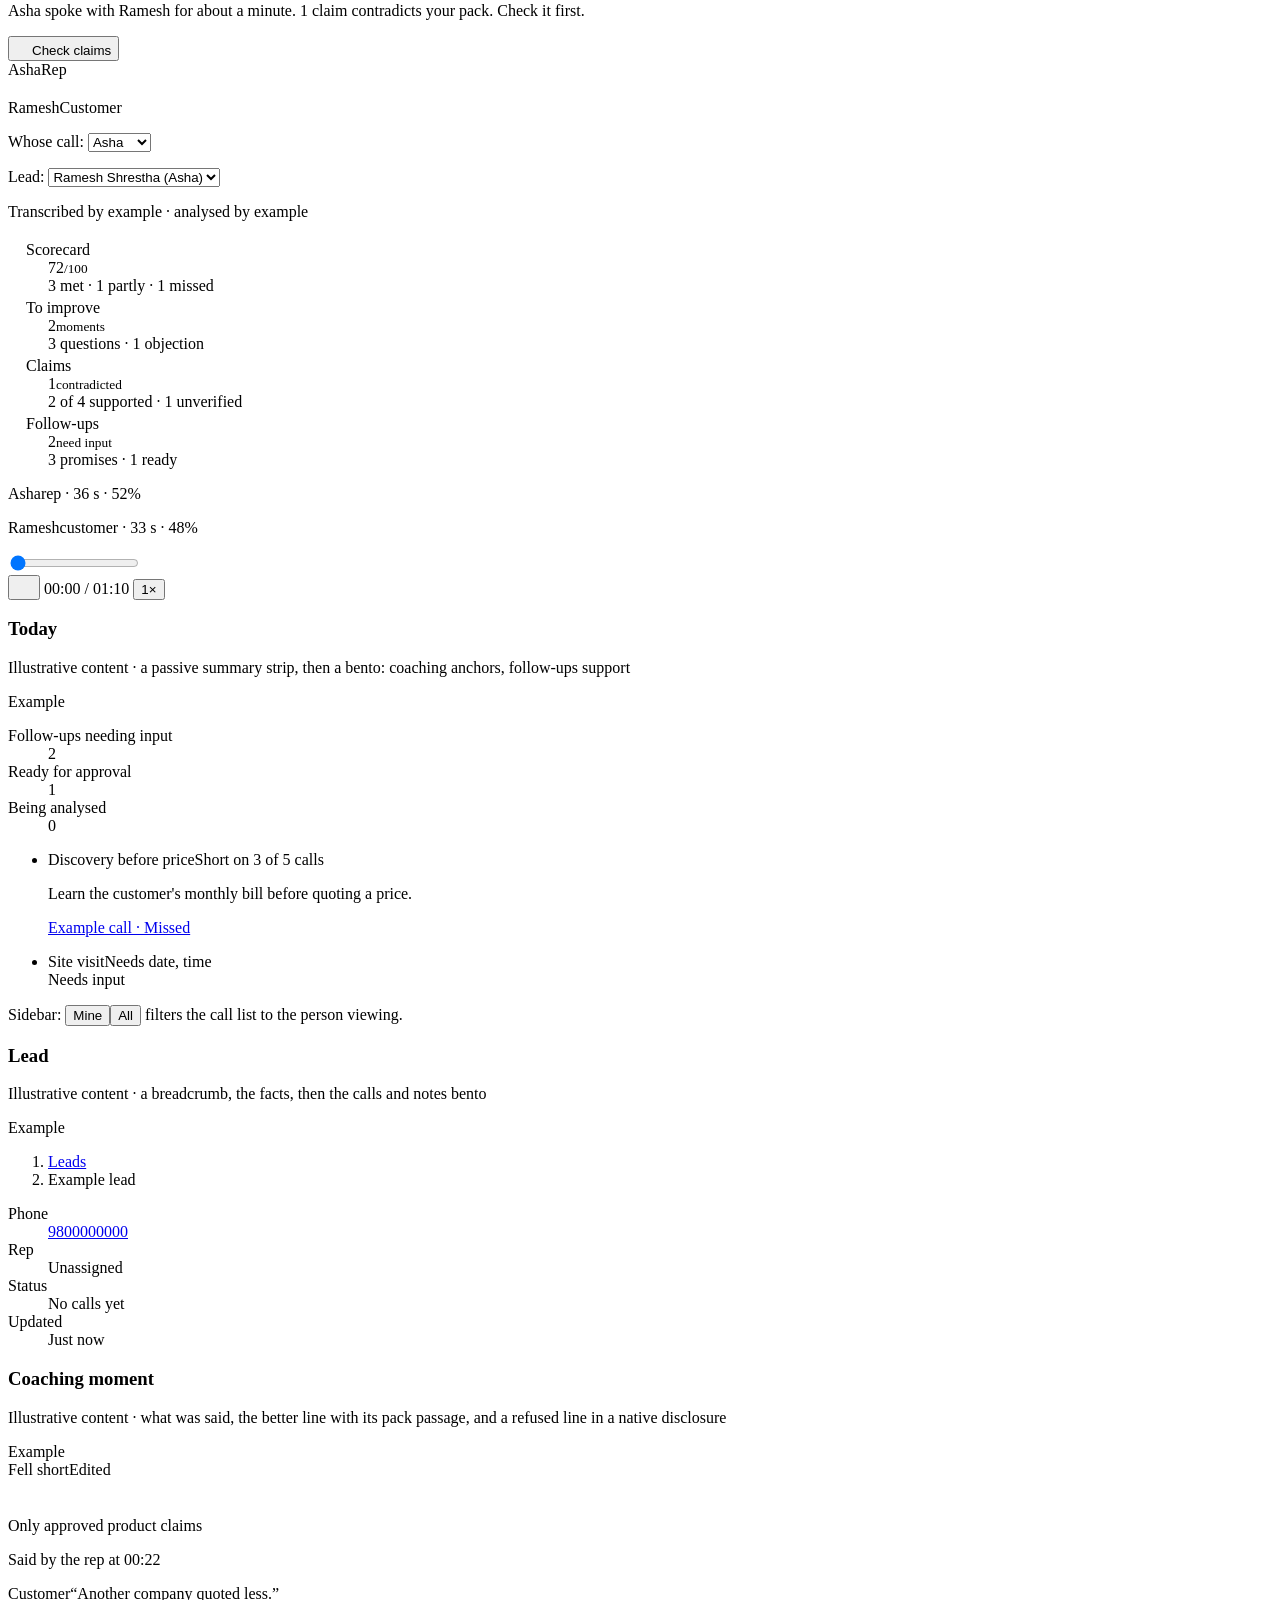
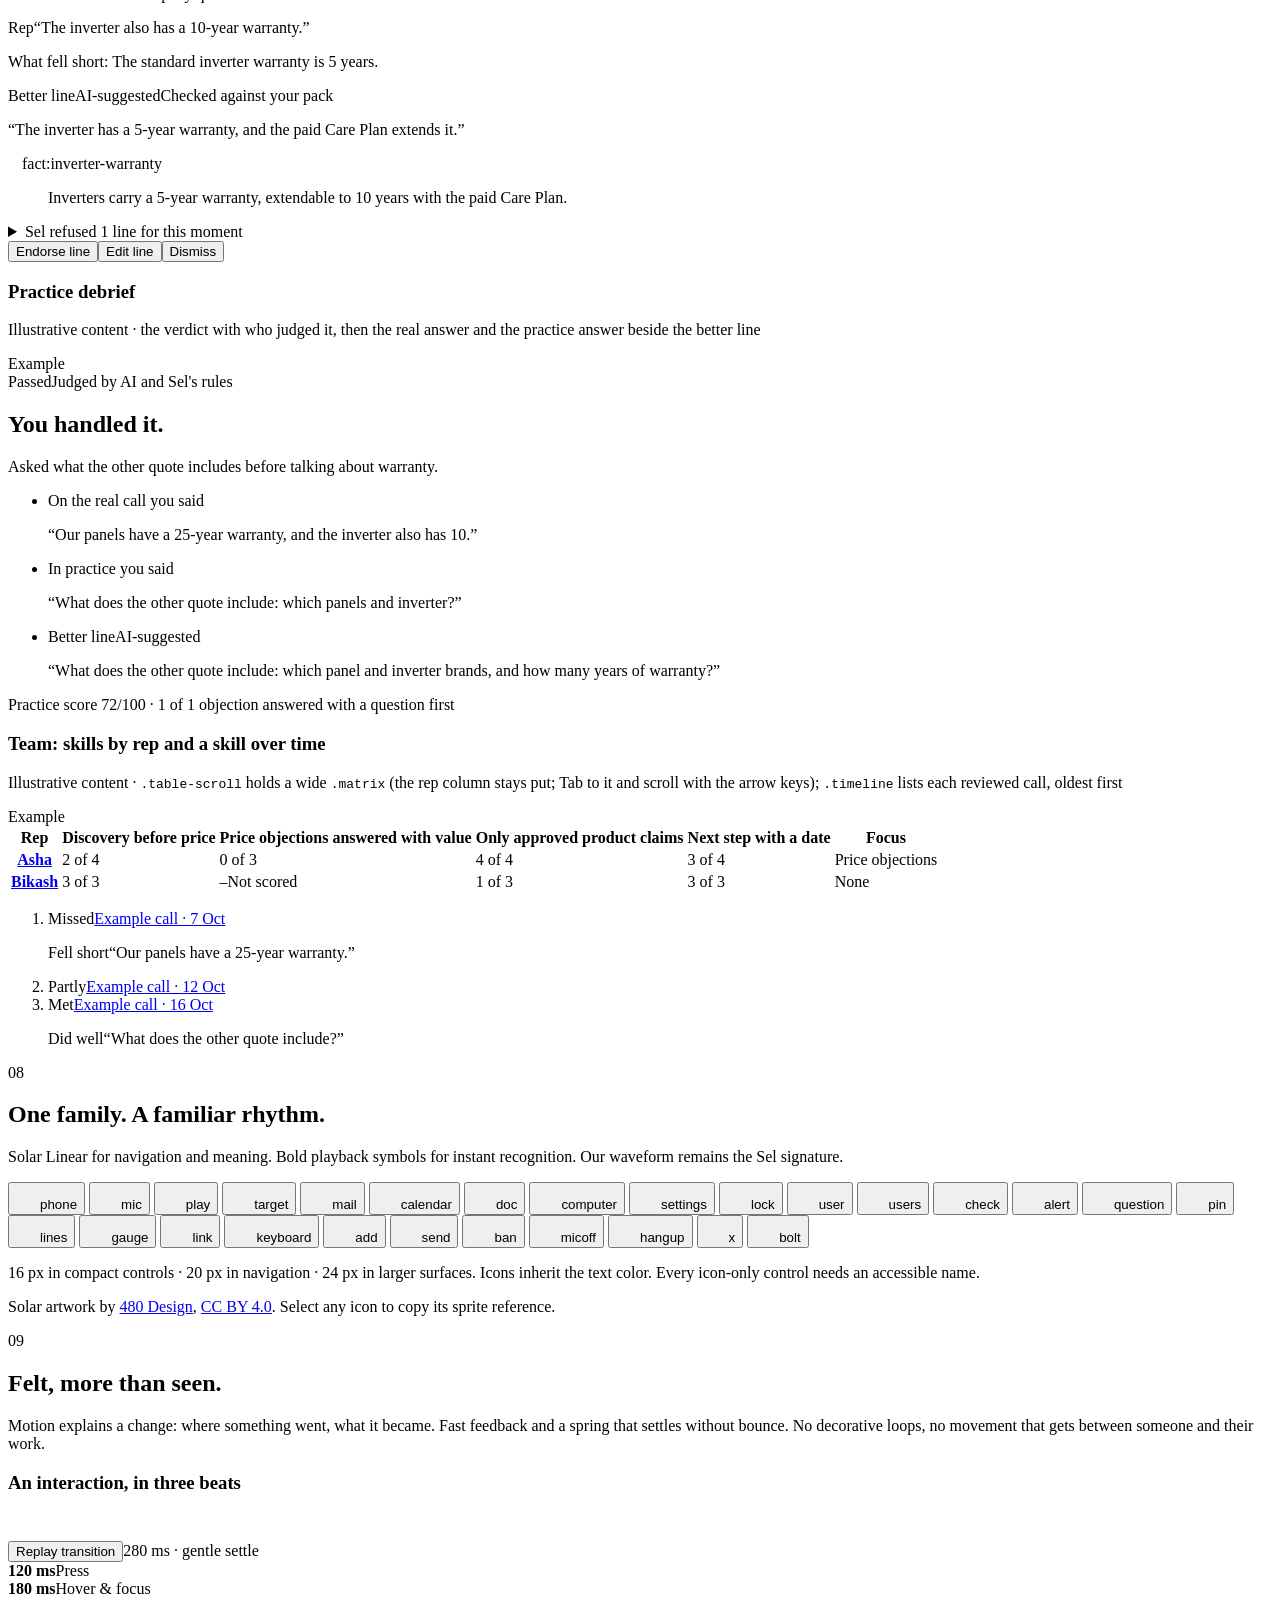
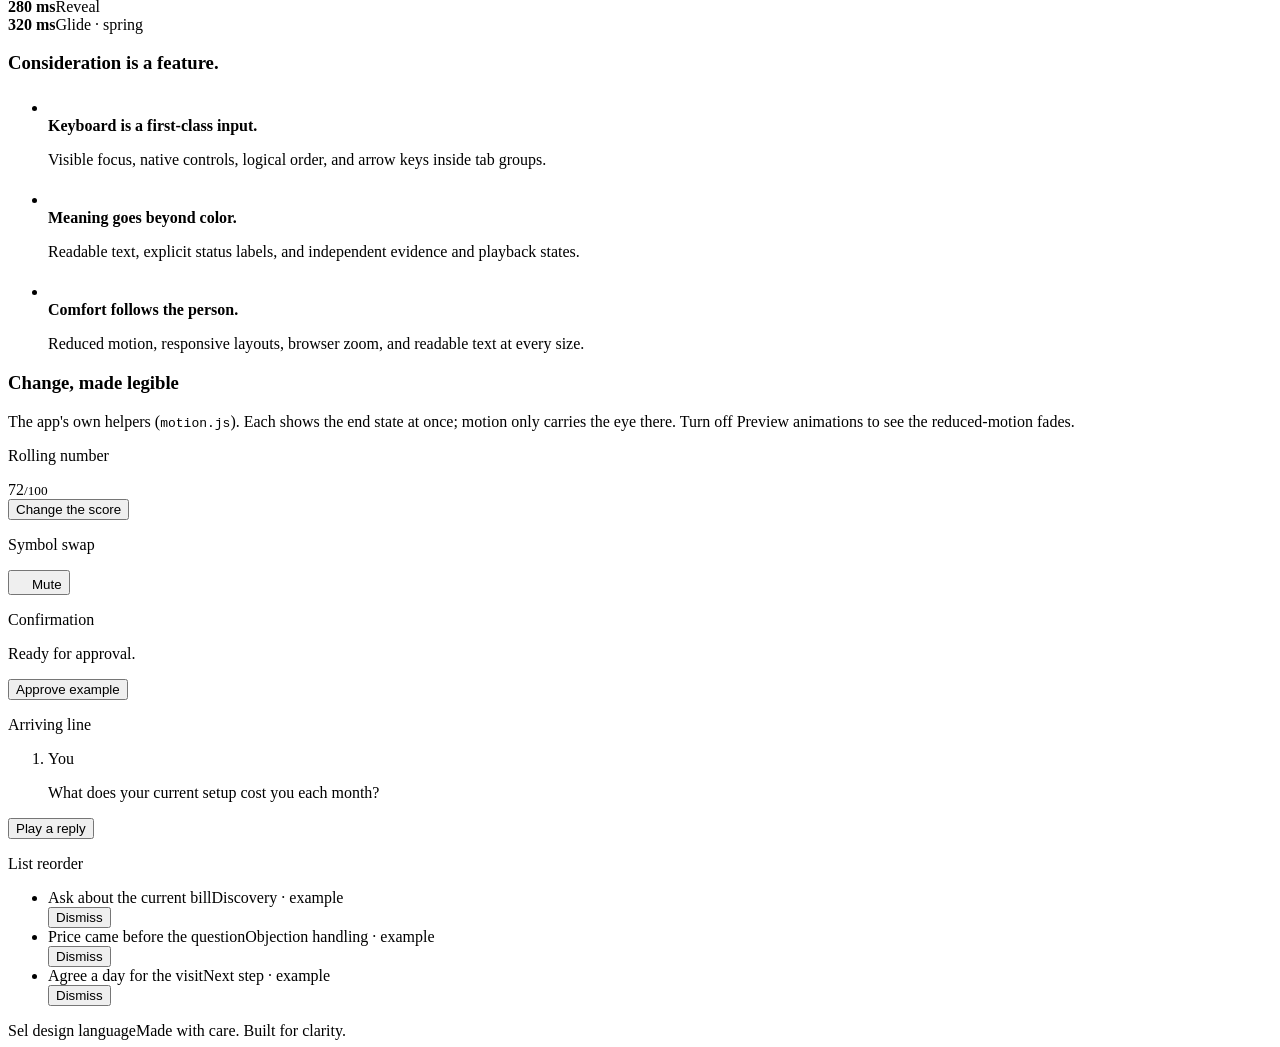
==== commit 5d77aeb0: "Add motion layer and polish pages" ====
--- a/sel/web/design-system.html
+++ b/sel/web/design-system.html
@@ -1,6 +1,6 @@
 <!doctype html>
 <html lang="en">
-<head><meta charset="utf-8"><meta name="viewport" content="width=device-width, initial-scale=1"><title>Sel · Design system</title><link rel="icon" href="data:,"><link rel="stylesheet" href="/static/style.css"><link rel="stylesheet" href="/static/design-system.css"><script src="/static/dropdown.js" defer></script><script src="/static/design-system.js" defer></script></head><body class="ds-page"><a class="skip-link" href="#content">Skip to content</a><aside class="ds-sidebar"><a class="brand" href="/" aria-label="Sel home"><span class="brand-mark" aria-hidden="true"><svg width="18" height="18" viewBox="0 0 24 24" fill="none" stroke="currentColor" stroke-linecap="round">
+<head><meta charset="utf-8"><meta name="viewport" content="width=device-width, initial-scale=1"><title>Sel · Design system</title><link rel="icon" href="data:,"><link rel="stylesheet" href="/static/style.css"><link rel="stylesheet" href="/static/design-system.css"><script src="/static/motion.js" defer></script><script src="/static/dropdown.js" defer></script><script src="/static/design-system.js" defer></script></head><body class="ds-page"><a class="skip-link" href="#content">Skip to content</a><aside class="ds-sidebar"><a class="brand" href="/" aria-label="Sel home"><span class="brand-mark" aria-hidden="true"><svg width="18" height="18" viewBox="0 0 24 24" fill="none" stroke="currentColor" stroke-linecap="round">
 <path d="M4 12h3l2-5 3 10 2-5h6"/></svg></span><span class="brand-name">Sel</span></a>
 <p class="ds-sidebar-title">Design system</p><nav aria-label="Design system sections"><a href="#overview" aria-current="location">Overview</a><a href="#foundations">Foundations</a><a href="#typography">Typography</a><a href="#buttons">Buttons</a><a href="#cards">Cards & states</a><a href="#forms">Forms & controls</a><a href="#feedback">Feedback</a><a href="#patterns">Product patterns</a><a href="#icons">Iconography</a><a href="#motion">Motion & access</a></nav>
 <div class="ds-sidebar-footer"><span class="pill pill-neutral">Version 1.0</span>
@@ -272,6 +272,68 @@
 <button class="tab" id="pattern-claims" role="tab" aria-selected="false" aria-controls="pattern-panel" data-pattern="claims" tabindex="-1">Claims</button>
 <button class="tab" id="pattern-followup" role="tab" aria-selected="false" aria-controls="pattern-panel" data-pattern="followup" tabindex="-1">Follow-up</button></div>
 <div id="pattern-panel" role="tabpanel" aria-labelledby="pattern-evidence" tabindex="0"></div></div>
+<div class="ds-pattern-panel ds-call-example">
+<div class="ds-pattern-header">
+<div>
+<h3>Call page</h3>
+<p class="muted small">Illustrative content · the trail and date, the header's one next step and the two people, a passive summary strip, then the recording as a lane per speaker · play, seek and speed run on a local clock</p></div><span class="pill pill-neutral">Example</span></div>
+<div class="call-page" role="group" aria-label="Call page example">
+<div class="call-toolbar">
+<nav class="crumbs" aria-label="Call breadcrumb example"><ol><li><a href="#patterns">Calls</a></li><li><span aria-current="page">Ramesh</span></li></ol></nav>
+<p class="call-when"><svg class="solar-icon" width="16" height="16" viewBox="0 0 24 24" aria-hidden="true" focusable="false"><use href="/static/solar-icons.svg#calendar"/></svg><time datetime="2026-10-07T14:00:00+05:45">7 Oct 2026, 14:00 (UTC+05:45)</time></p></div>
+<header class="call-hero call-head">
+<div class="today-hero call-hero-main">
+<div class="today-hero-copy">
+<div class="call-hero-title">
+<p class="eyebrow"><span>Example pack · Call review</span><span class="pill pill-warn">Example data</span></p>
+<h4 class="today-hero-title">Ramesh</h4></div>
+<div class="call-hero-brief">
+<p class="lede">Asha spoke with Ramesh for about a minute. 1 claim contradicts your pack. Check it first.</p>
+<div class="row today-hero-actions"><button type="button" class="primary" data-notice="In Sel this opens the Claims tab beside the transcript. This is a design example."><svg class="solar-icon" width="16" height="16" viewBox="0 0 24 24" aria-hidden="true" focusable="false"><use href="/static/solar-icons.svg#doc"/></svg>Check claims</button></div></div></div>
+<div class="call-cast" role="group" aria-label="On the call">
+<div class="cast-person role-rep"><span class="cast-portrait"><span class="person-avatar avatar-call portrait-4" aria-hidden="true"></span></span><span class="cast-name">Asha</span><span class="cast-role">Rep</span></div>
+<span class="cast-link" aria-hidden="true"><span class="cast-link-mark"><svg class="solar-icon" width="16" height="16" viewBox="0 0 24 24" aria-hidden="true" focusable="false"><use href="/static/solar-icons.svg#phone"/></svg></span></span>
+<div class="cast-person role-customer"><span class="cast-portrait"><span class="person-avatar avatar-call portrait-1" aria-hidden="true"></span></span><span class="cast-name">Ramesh</span><span class="cast-role">Customer</span></div></div></div>
+<div class="call-hero-foot">
+<div class="call-assign">
+<p class="meta rep-picker"><label for="ds-call-rep">Whose call: </label><select id="ds-call-rep" class="small-select"><option value="">No rep</option><option value="asha" selected>Asha</option><option value="bikash">Bikash</option></select></p>
+<p class="meta rep-picker"><label for="ds-call-lead">Lead: </label><select id="ds-call-lead" class="small-select"><option value="">No lead</option><option value="ramesh" selected>Ramesh Shrestha (Asha)</option><option value="thapa">Thapa Traders (Bikash)</option></select></p></div>
+<div class="call-source"><p>Transcribed by example · analysed by example</p></div></div></header>
+<dl class="stat-strip call-stats" aria-label="Example call summary">
+<div class="stat is-warn"><dt><span class="icon-tile tone-warn"><svg class="solar-icon" width="18" height="18" viewBox="0 0 24 24" aria-hidden="true" focusable="false"><use href="/static/solar-icons.svg#gauge"/></svg></span><span>Scorecard</span></dt><dd><span class="num">72</span><small>/100</small></dd><dd class="stat-note">3 met · 1 partly · 1 missed</dd></div>
+<div class="stat"><dt><span class="icon-tile tone-violet"><svg class="solar-icon" width="18" height="18" viewBox="0 0 24 24" aria-hidden="true" focusable="false"><use href="/static/solar-icons.svg#target"/></svg></span><span>To improve</span></dt><dd><span class="num">2</span><small>moments</small></dd><dd class="stat-note">3 questions · 1 objection</dd></div>
+<div class="stat is-bad"><dt><span class="icon-tile tone-bad"><svg class="solar-icon" width="18" height="18" viewBox="0 0 24 24" aria-hidden="true" focusable="false"><use href="/static/solar-icons.svg#doc"/></svg></span><span>Claims</span></dt><dd><span class="num">1</span><small>contradicted</small></dd><dd class="stat-note">2 of 4 supported · 1 unverified</dd></div>
+<div class="stat is-warn"><dt><span class="icon-tile tone-warn"><svg class="solar-icon" width="18" height="18" viewBox="0 0 24 24" aria-hidden="true" focusable="false"><use href="/static/solar-icons.svg#calendar"/></svg></span><span>Follow-ups</span></dt><dd><span class="num">2</span><small>need input</small></dd><dd class="stat-note">3 promises · 1 ready</dd></div></dl>
+<section class="player" aria-label="Example recording">
+<div class="lanes">
+<div class="lane-labels" role="group" aria-label="Talk time">
+<p class="lane-label role-rep"><span class="lane-name">Asha</span><span class="lane-meta">rep<span class="lane-secs"> · 36 s</span> · 52%</span></p>
+<p class="lane-label role-customer"><span class="lane-name">Ramesh</span><span class="lane-meta">customer<span class="lane-secs"> · 33 s</span> · 48%</span></p></div>
+<div class="track">
+<div class="callmap" aria-hidden="true">
+<span class="lane-rail" style="grid-row:1"></span>
+<span class="lane-rail" style="grid-row:2"></span>
+<span class="callmap-block role-rep" style="grid-row:1;left:0%;width:5.6%"></span>
+<span class="callmap-block role-customer" style="grid-row:2;left:5.6%;width:3.2%"></span>
+<span class="callmap-block role-rep" style="grid-row:1;left:8.8%;width:7.6%"></span>
+<span class="callmap-block role-customer" style="grid-row:2;left:16.4%;width:4.4%"></span>
+<span class="callmap-block role-rep" style="grid-row:1;left:20.8%;width:2.4%"></span>
+<span class="callmap-block role-customer" style="grid-row:2;left:23.2%;width:10%"></span>
+<span class="callmap-block role-rep" style="grid-row:1;left:33.2%;width:14.8%"></span>
+<span class="callmap-block role-customer" style="grid-row:2;left:48%;width:4.4%"></span>
+<span class="callmap-block role-rep" style="grid-row:1;left:52.4%;width:3.6%"></span>
+<span class="callmap-block role-customer" style="grid-row:2;left:56%;width:12.4%"></span>
+<span class="callmap-block role-rep" style="grid-row:1;left:68.4%;width:4.8%"></span>
+<span class="callmap-block role-customer" style="grid-row:2;left:73.2%;width:8.8%"></span>
+<span class="callmap-block role-rep" style="grid-row:1;left:82%;width:8.4%"></span>
+<span class="callmap-block role-customer" style="grid-row:2;left:90.4%;width:4%"></span>
+<span class="callmap-block role-rep" style="grid-row:1;left:94.4%;width:4.8%"></span></div>
+<span class="playhead" aria-hidden="true" style="left:0%"></span>
+<input class="seek" type="range" min="0" max="70" step="1" value="0" aria-label="Position in the example recording" aria-valuetext="00:00 of 01:10" title="Play from here"></div></div>
+<div class="transport">
+<button type="button" class="ink play-btn" aria-label="Play the example recording"><svg class="solar-icon" width="16" height="16" viewBox="0 0 24 24" aria-hidden="true" focusable="false"><use href="/static/solar-icons.svg#play"/></svg></button>
+<span class="play-time">00:00 / 01:10</span>
+<span class="transport-end"><button type="button" class="small ghost speed-btn" title="Playback speed" aria-label="Playback speed 1×">1×</button></span></div></section></div></div>
 <div class="ds-pattern-panel ds-today-example">
 <div class="ds-pattern-header">
 <div>
@@ -367,7 +429,7 @@
 <div class="ds-section-head"><span class="ds-number">09</span>
 <div>
 <h2 id="motion-title">Felt, more than seen.</h2>
-<p>Fast feedback and a gentle settle. No bounce, no decorative loops, no movement that gets between someone and their work.</p></div></div>
+<p>Motion explains a change: where something went, what it became. Fast feedback and a spring that settles without bounce. No decorative loops, no movement that gets between someone and their work.</p></div></div>
 <div class="ds-split">
 <div class="ds-specimen ">
 <h3>An interaction, in three beats</h3>
@@ -378,7 +440,8 @@
 <div class="ds-timings">
 <div><strong>120 ms</strong><span>Press</span></div>
 <div><strong>180 ms</strong><span>Hover & focus</span></div>
-<div><strong>280 ms</strong><span>Reveal</span></div></div></div>
+<div><strong>280 ms</strong><span>Reveal</span></div>
+<div><strong>320 ms</strong><span>Glide · spring</span></div></div></div>
 <div class="ds-specimen ">
 <h3>Consideration is a feature.</h3><ul class="ds-principles"><li><svg class="solar-icon" width="20" height="20" viewBox="0 0 24 24" aria-hidden="true" focusable="false"><use href="/static/solar-icons.svg#keyboard"/></svg>
 <div><strong>Keyboard is a first-class input.</strong>
@@ -386,7 +449,30 @@
 <div><strong>Meaning goes beyond color.</strong>
 <p>Readable text, explicit status labels, and independent evidence and playback states.</p></div></li><li><svg class="solar-icon" width="20" height="20" viewBox="0 0 24 24" aria-hidden="true" focusable="false"><use href="/static/solar-icons.svg#user"/></svg>
 <div><strong>Comfort follows the person.</strong>
-<p>Reduced motion, responsive layouts, browser zoom, and readable text at every size.</p></div></li></ul></div></div></section>
+<p>Reduced motion, responsive layouts, browser zoom, and readable text at every size.</p></div></li></ul></div></div>
+<div class="ds-specimen ds-motion-patterns">
+<h3>Change, made legible</h3>
+<p class="muted small">The app's own helpers (<code>motion.js</code>). Each shows the end state at once; motion only carries the eye there. Turn off Preview animations to see the reduced-motion fades.</p>
+<div class="ds-motion-grid">
+<div class="ds-motion-stack">
+<div class="ds-motion-cell"><p class="label">Rolling number</p>
+<div class="score-big" aria-live="polite"><span id="ds-num">72</span><small>/100</small></div>
+<button class="small" id="ds-num-change">Change the score</button></div>
+<div class="ds-motion-cell"><p class="label">Symbol swap</p>
+<button class="small" id="ds-mic" aria-pressed="false"><svg class="solar-icon" width="16" height="16" viewBox="0 0 24 24" aria-hidden="true" focusable="false"><use href="/static/solar-icons.svg#mic"/></svg>Mute</button></div>
+<div class="ds-motion-cell"><p class="label">Confirmation</p>
+<p class="form-status" id="ds-approve-status" role="status">Ready for approval.</p>
+<button class="small primary" id="ds-approve">Approve example</button></div></div>
+<div class="ds-motion-stack">
+<div class="ds-motion-cell"><p class="label">Arriving line</p>
+<ol class="sim-lines ds-lines" id="ds-lines" aria-label="Example conversation">
+<li class="sim-line role-rep is-mine"><div class="sim-line-meta"><span class="who">You</span></div><p class="text">What does your current setup cost you each month?</p></li></ol>
+<button class="small" id="ds-reply">Play a reply</button></div>
+<div class="ds-motion-cell"><p class="label">List reorder</p>
+<ul class="page-rows ds-flip" id="ds-flip">
+<li class="page-row" data-flip="bill"><div class="page-row-main"><span class="strong">Ask about the current bill</span><span class="muted small">Discovery · example</span></div><button class="small ghost" data-flip-toggle>Dismiss</button></li>
+<li class="page-row" data-flip="price"><div class="page-row-main"><span class="strong">Price came before the question</span><span class="muted small">Objection handling · example</span></div><button class="small ghost" data-flip-toggle>Dismiss</button></li>
+<li class="page-row" data-flip="visit"><div class="page-row-main"><span class="strong">Agree a day for the visit</span><span class="muted small">Next step · example</span></div><button class="small ghost" data-flip-toggle>Dismiss</button></li></ul></div></div></div></div></section>
 <footer class="ds-footer"><span>Sel design language</span><span>Made with care. Built for clarity.</span></footer></main></div><dialog id="preview-dialog" class="dialog ds-dialog" aria-labelledby="dialog-title" aria-describedby="dialog-description">
 <div class="row ds-dialog-head"><span class="pill pill-info">Design preview</span>
 <button class="ghost small" id="close-dialog" aria-label="Close preview"><svg class="solar-icon" width="18" height="18" viewBox="0 0 24 24" aria-hidden="true" focusable="false"><use href="/static/solar-icons.svg#x"/></svg></button></div>
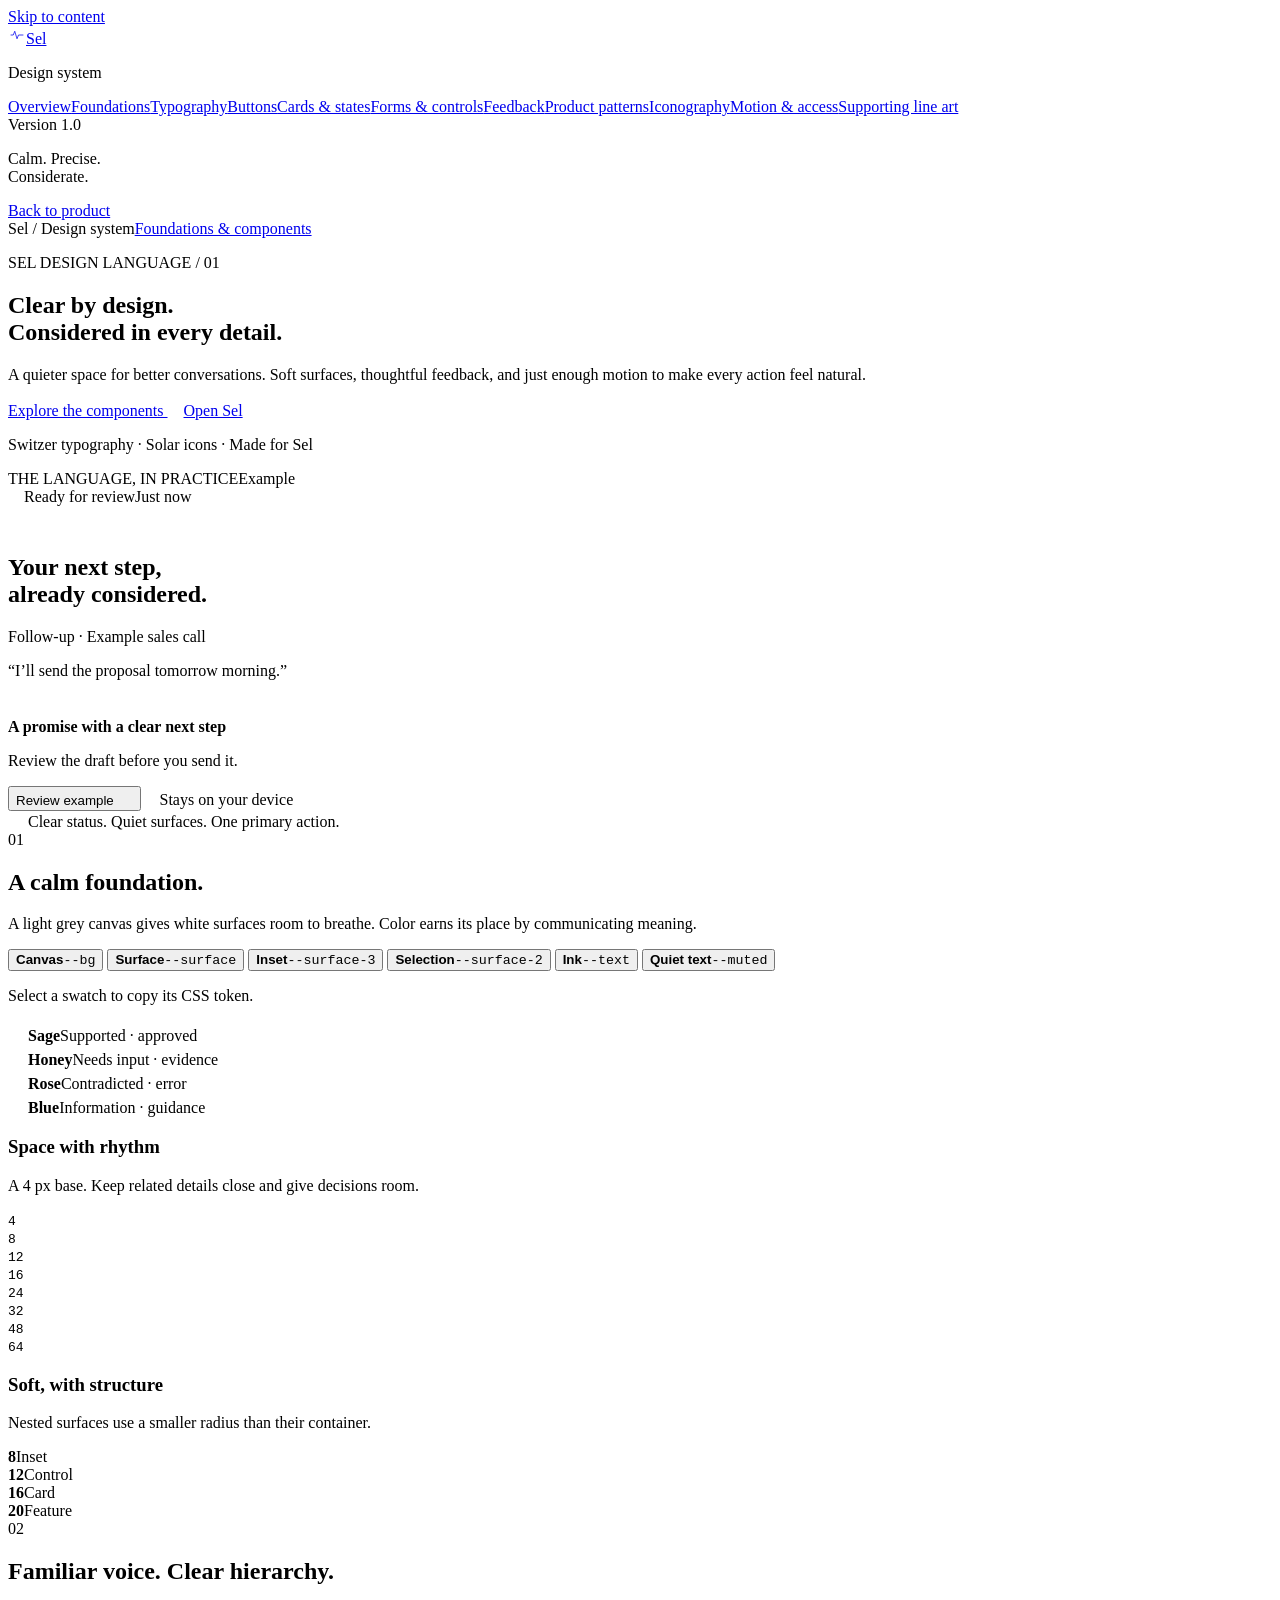
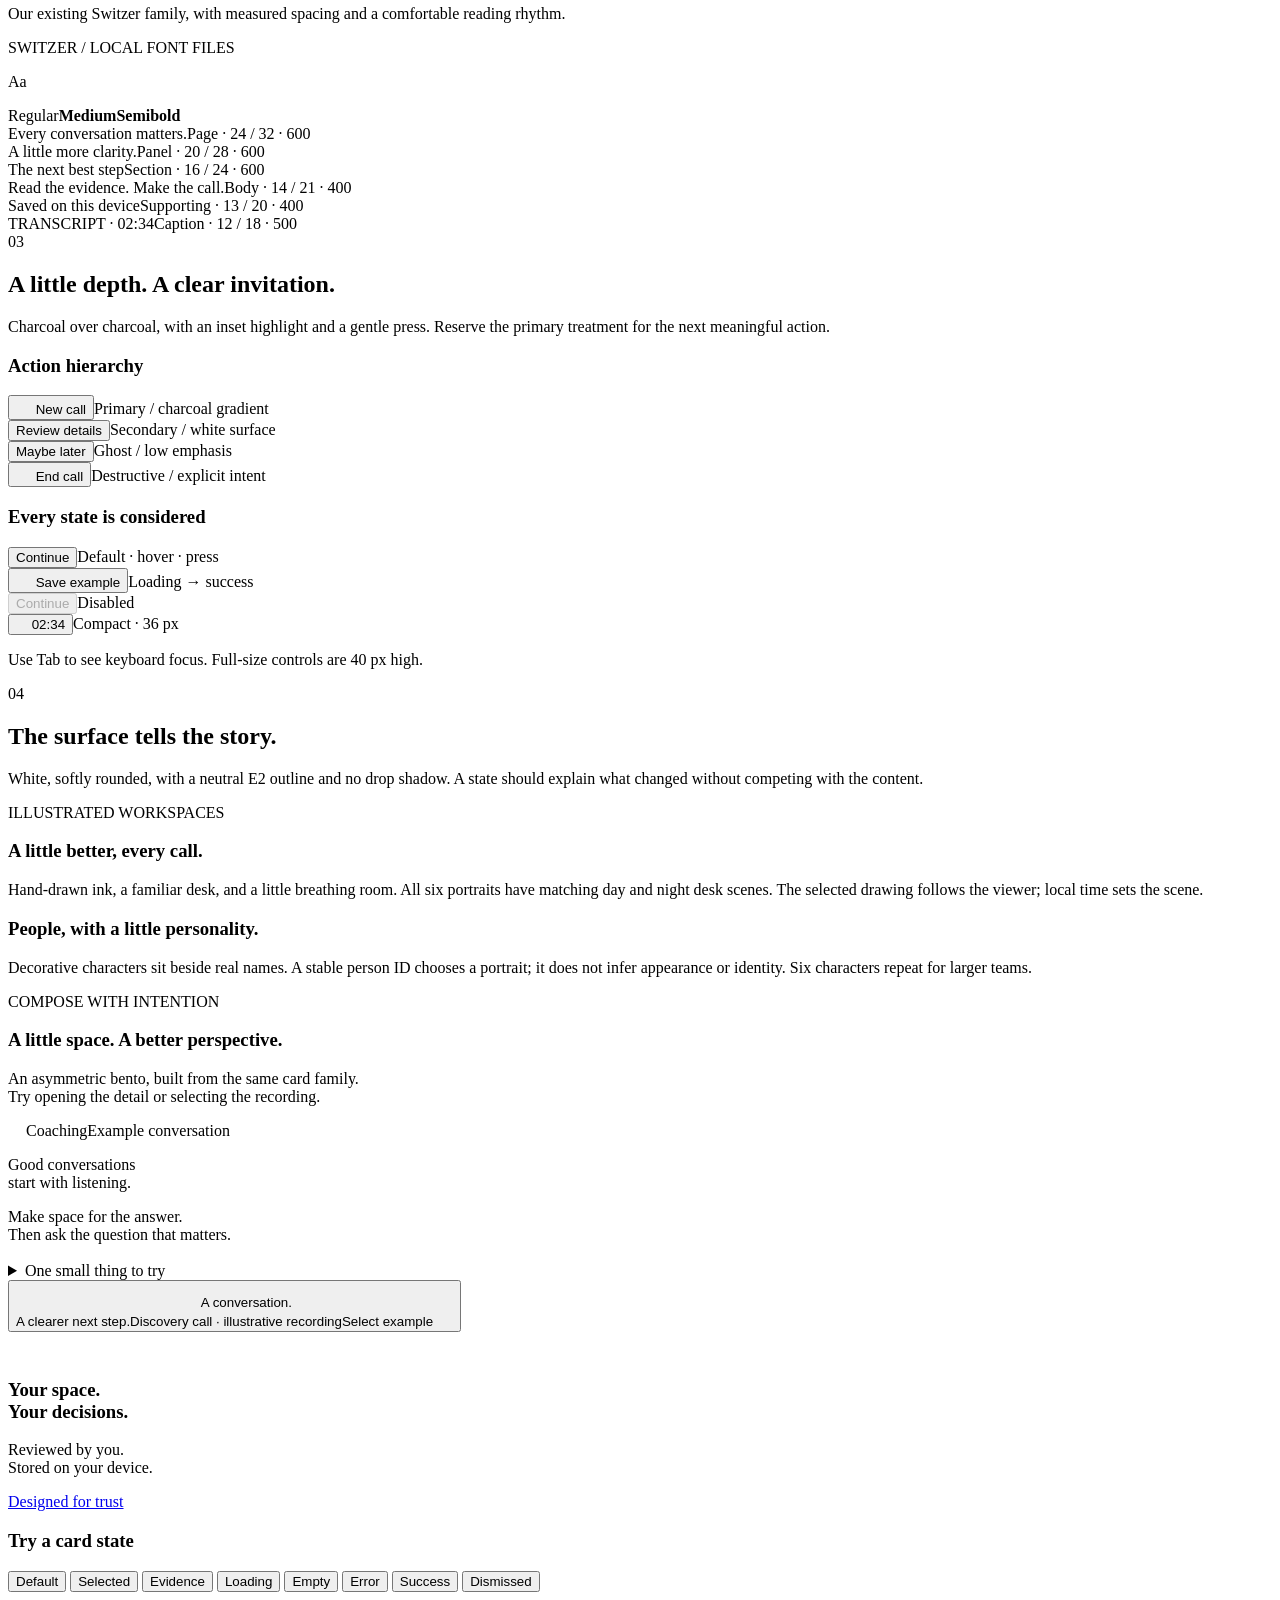
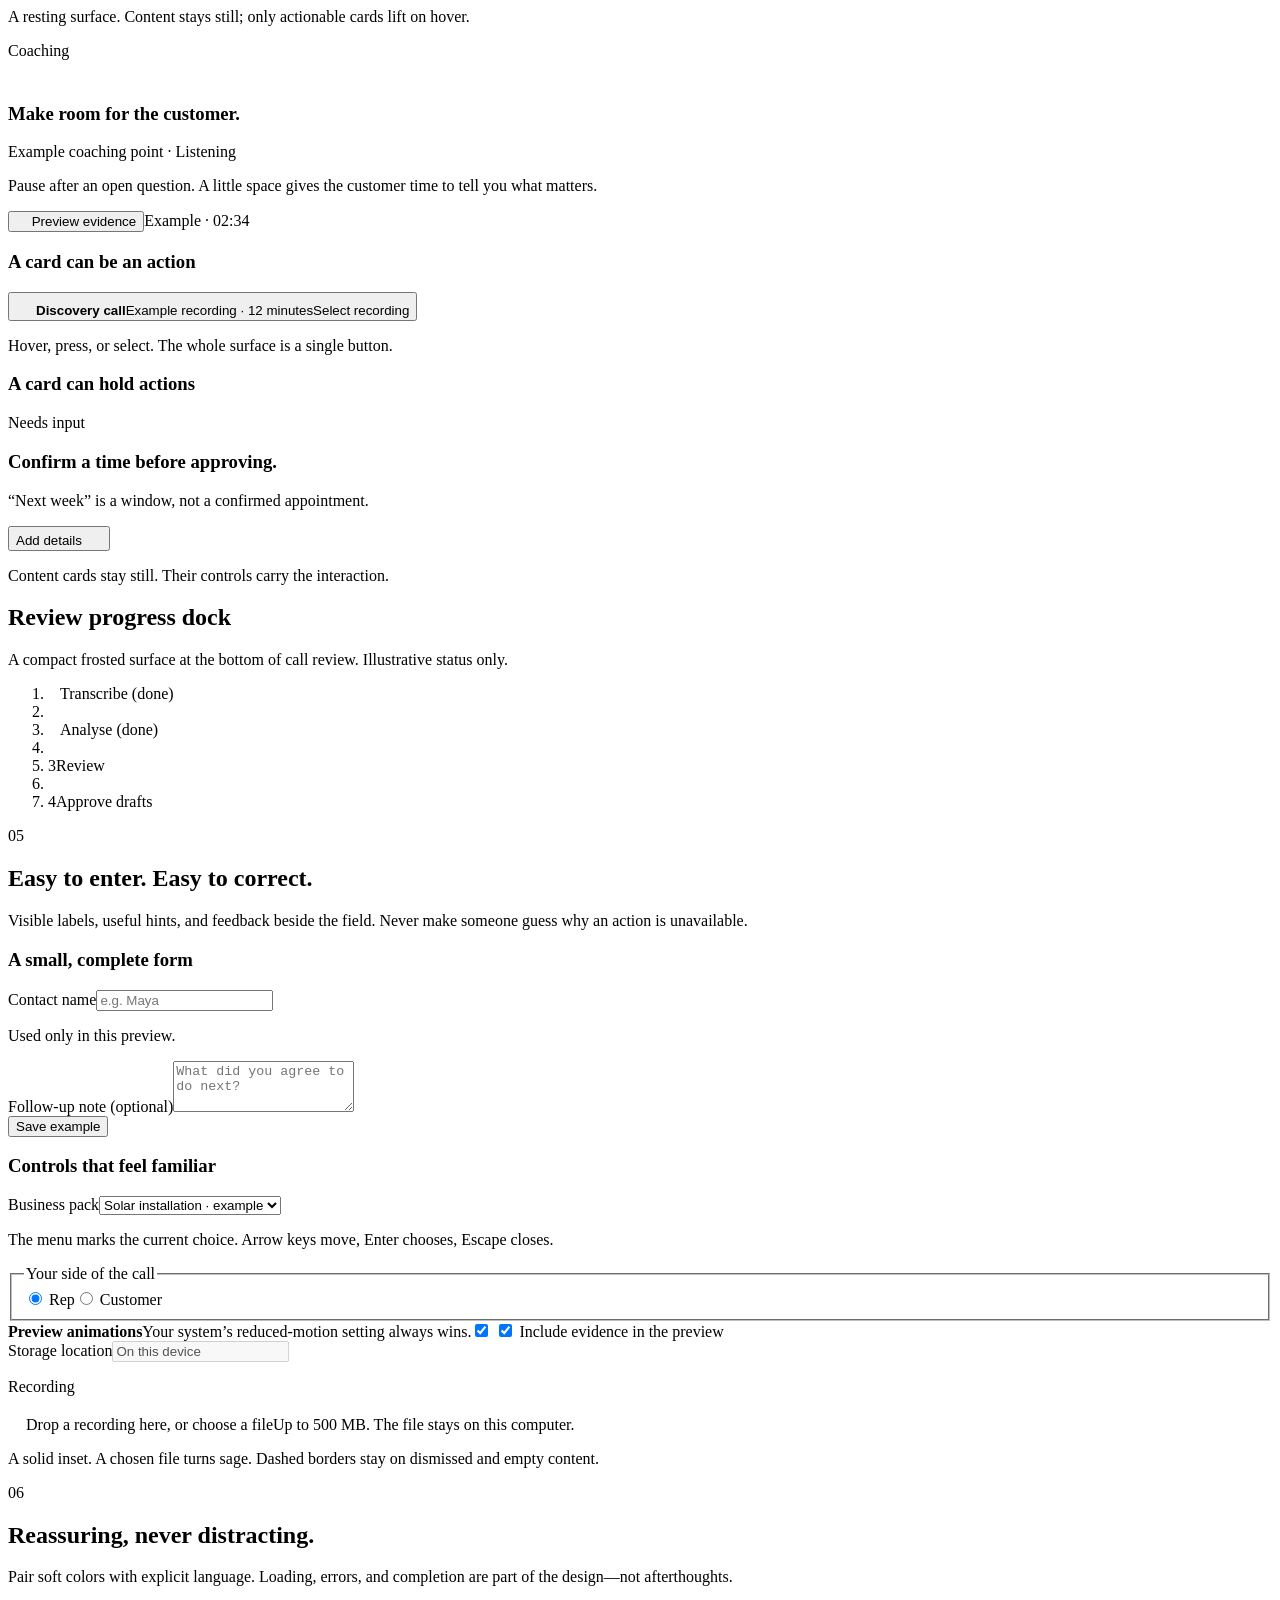
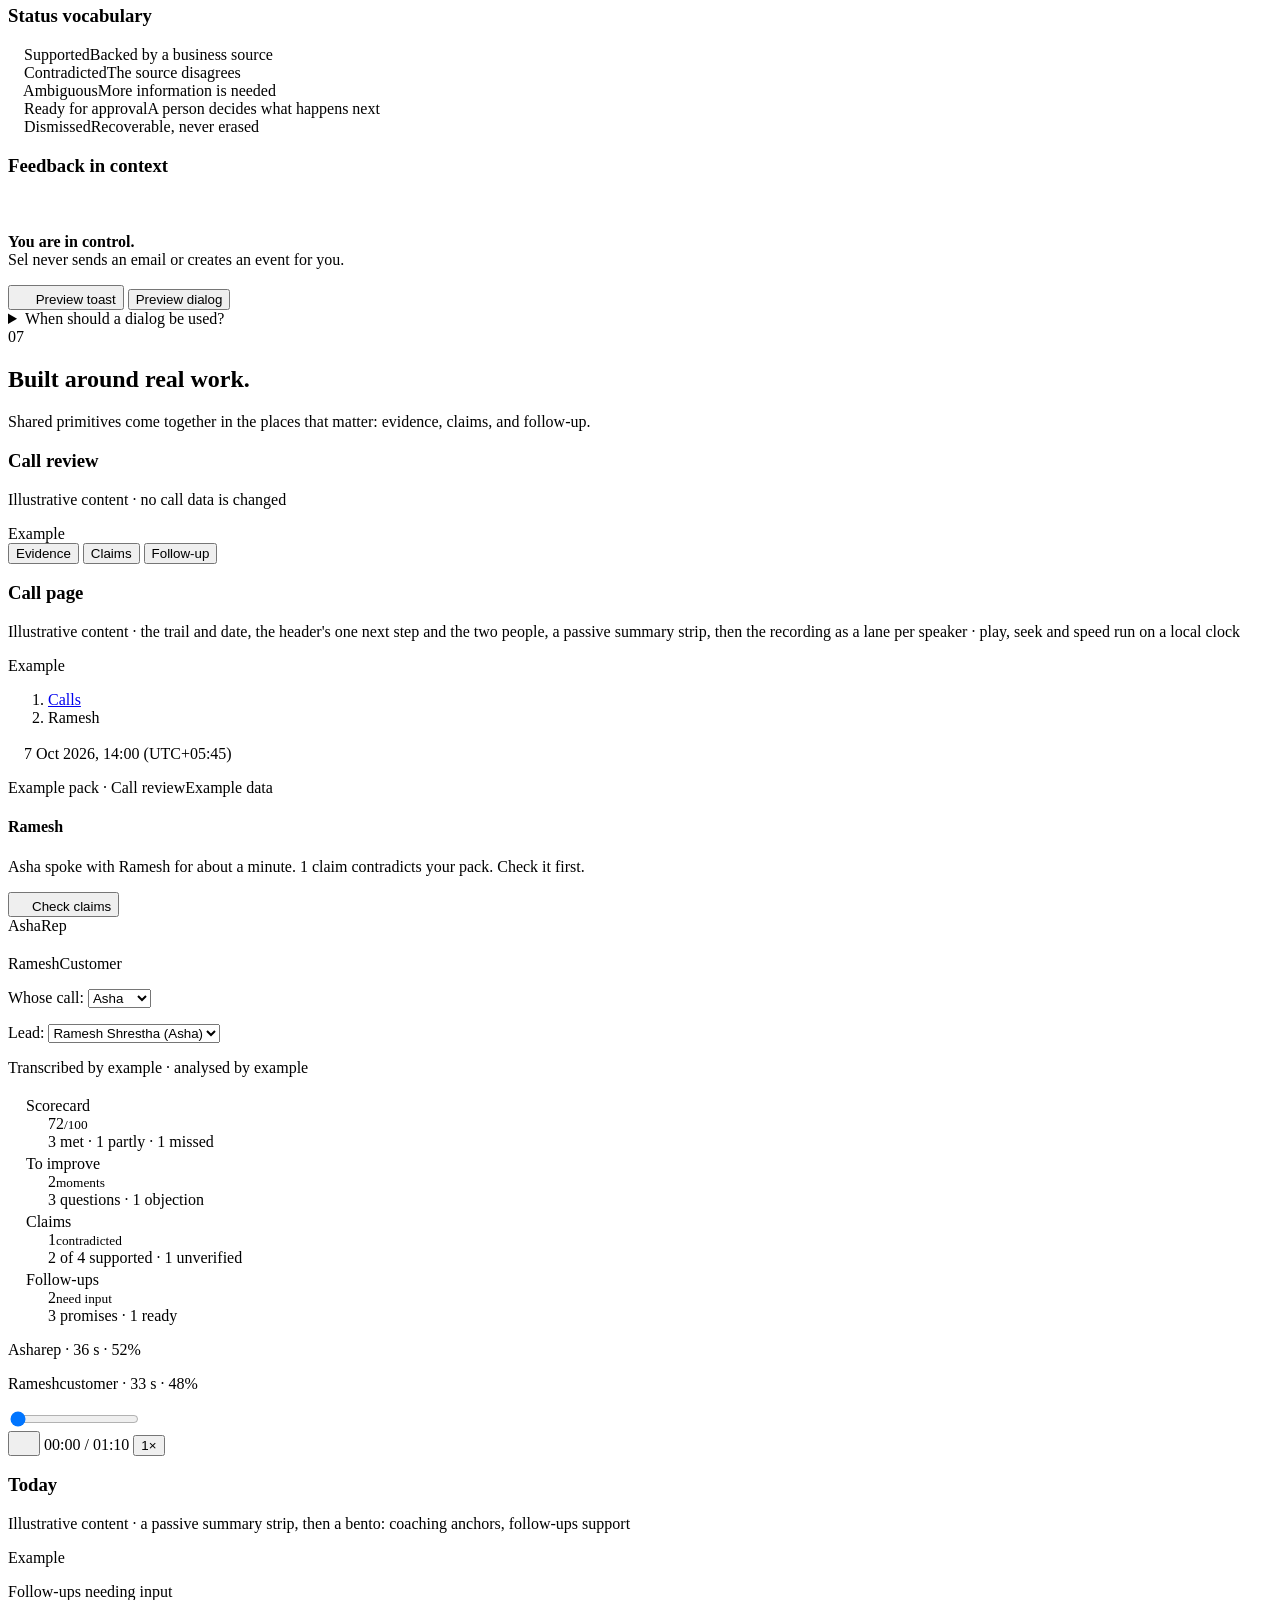
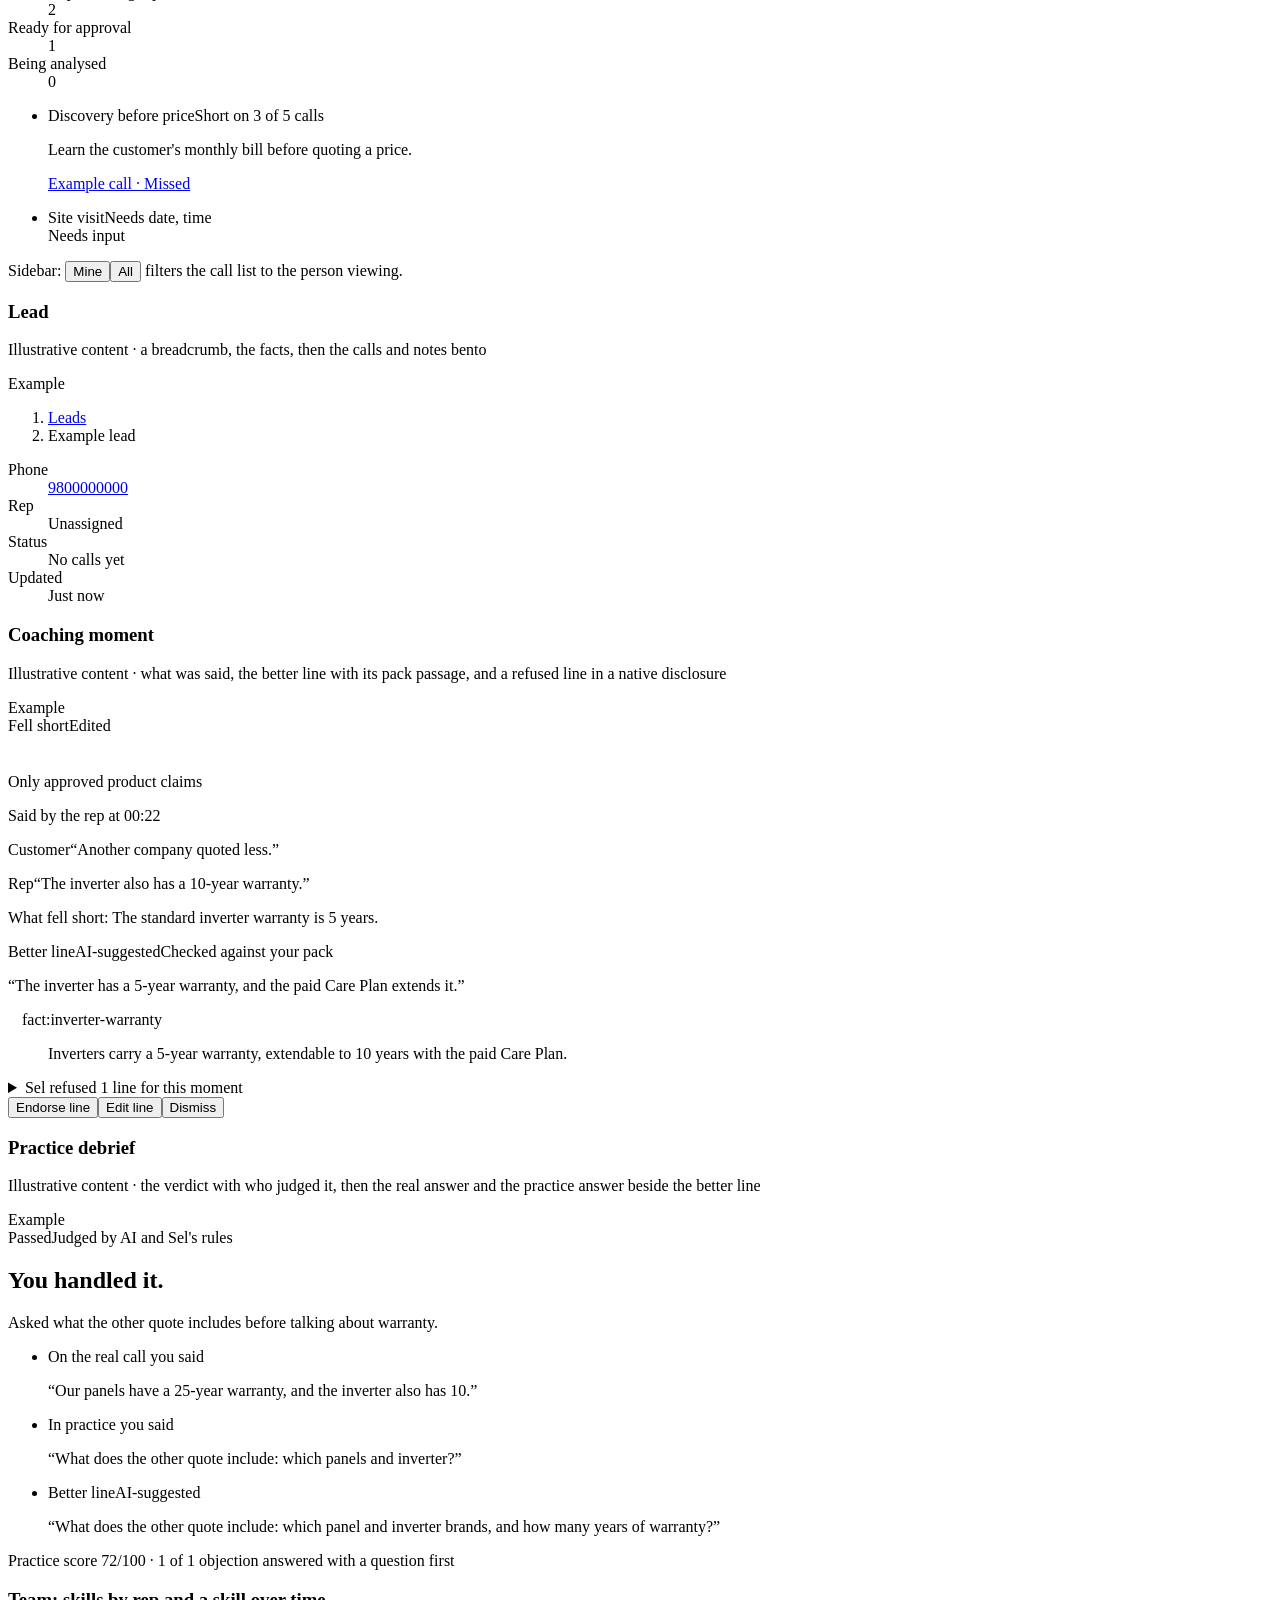
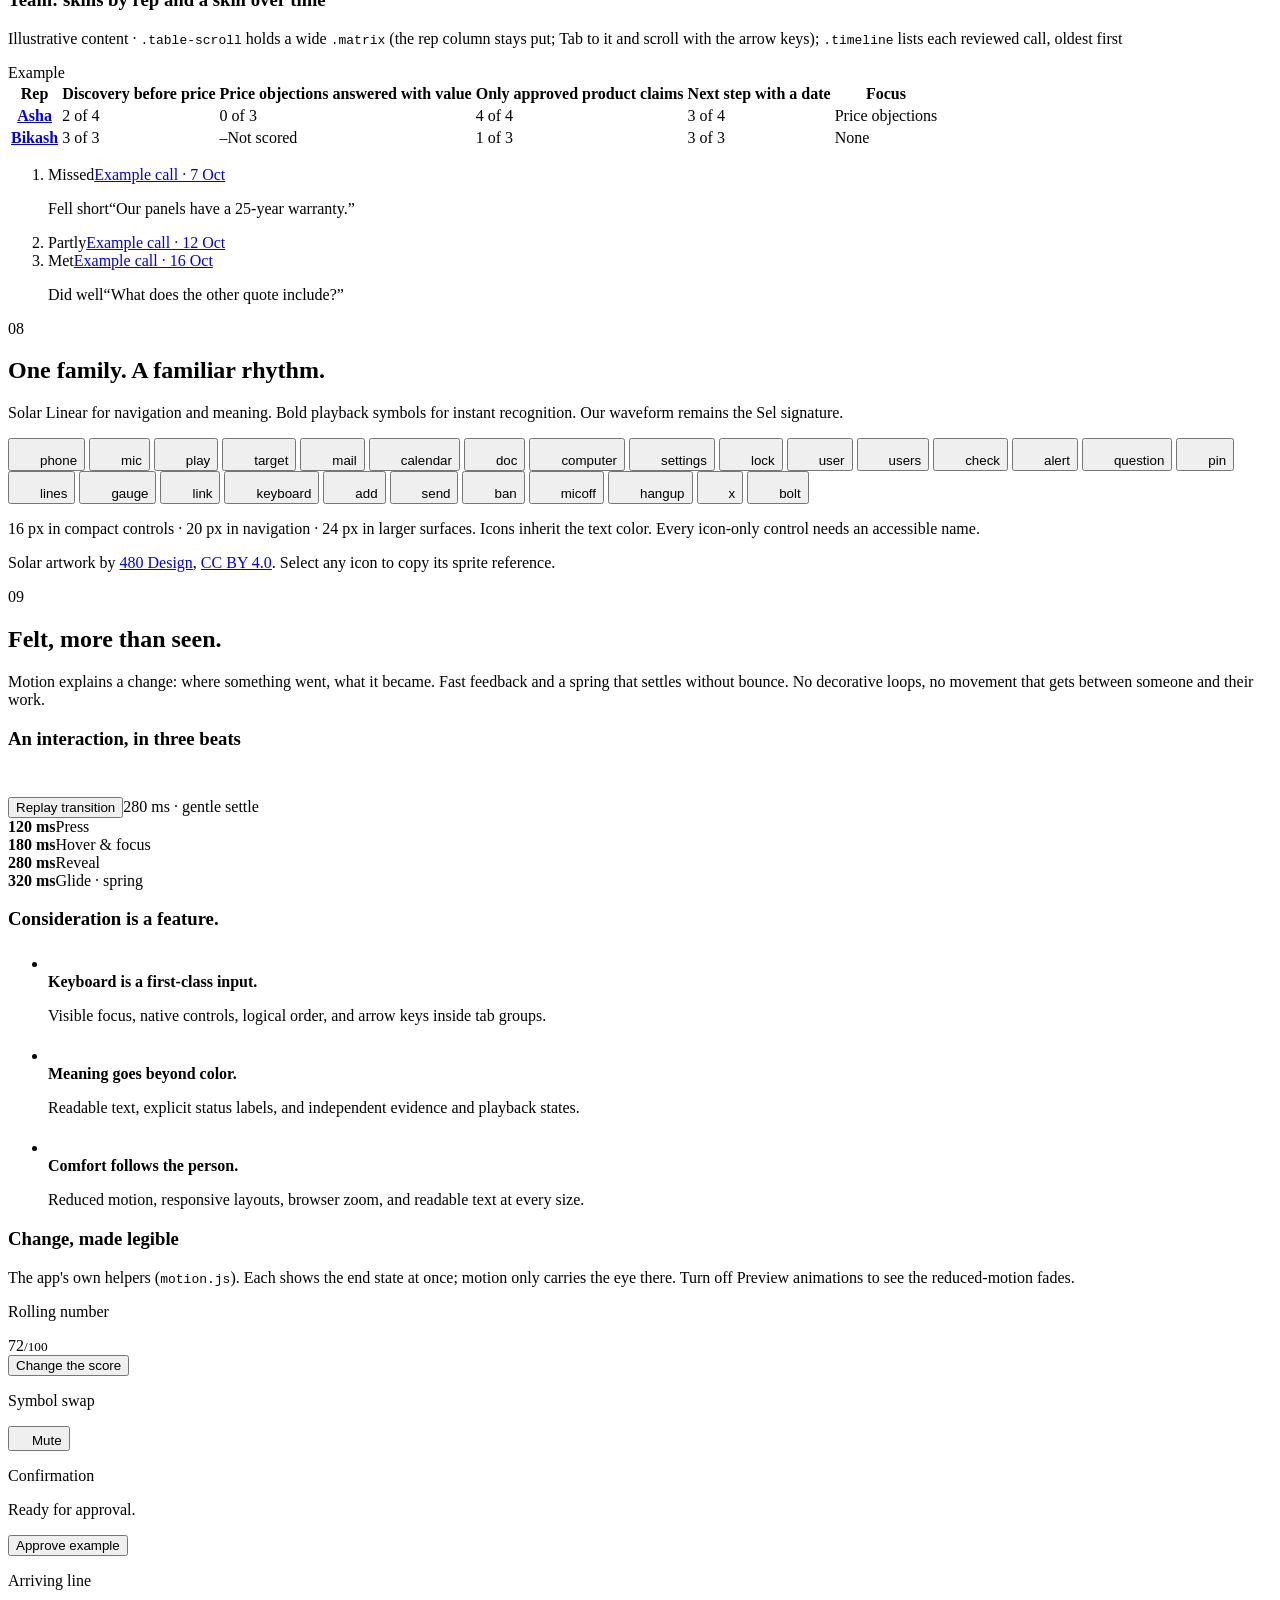
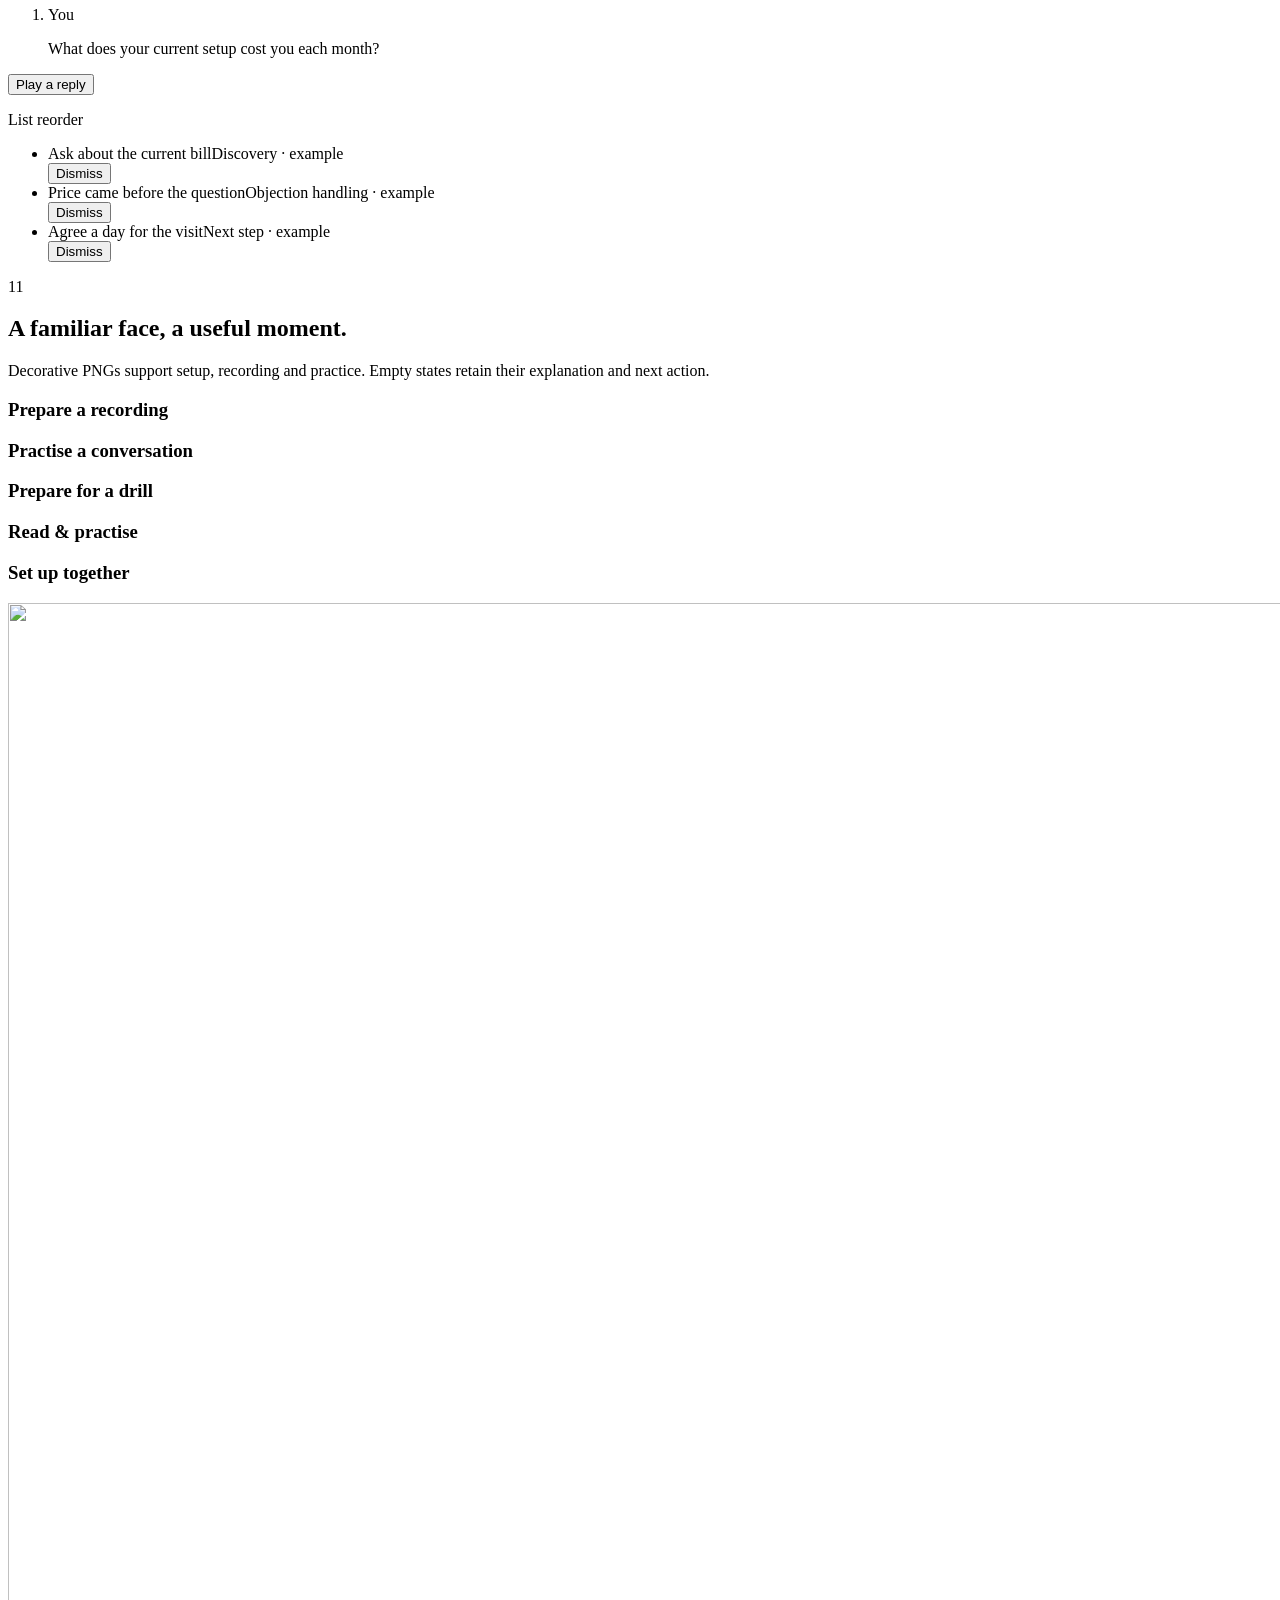
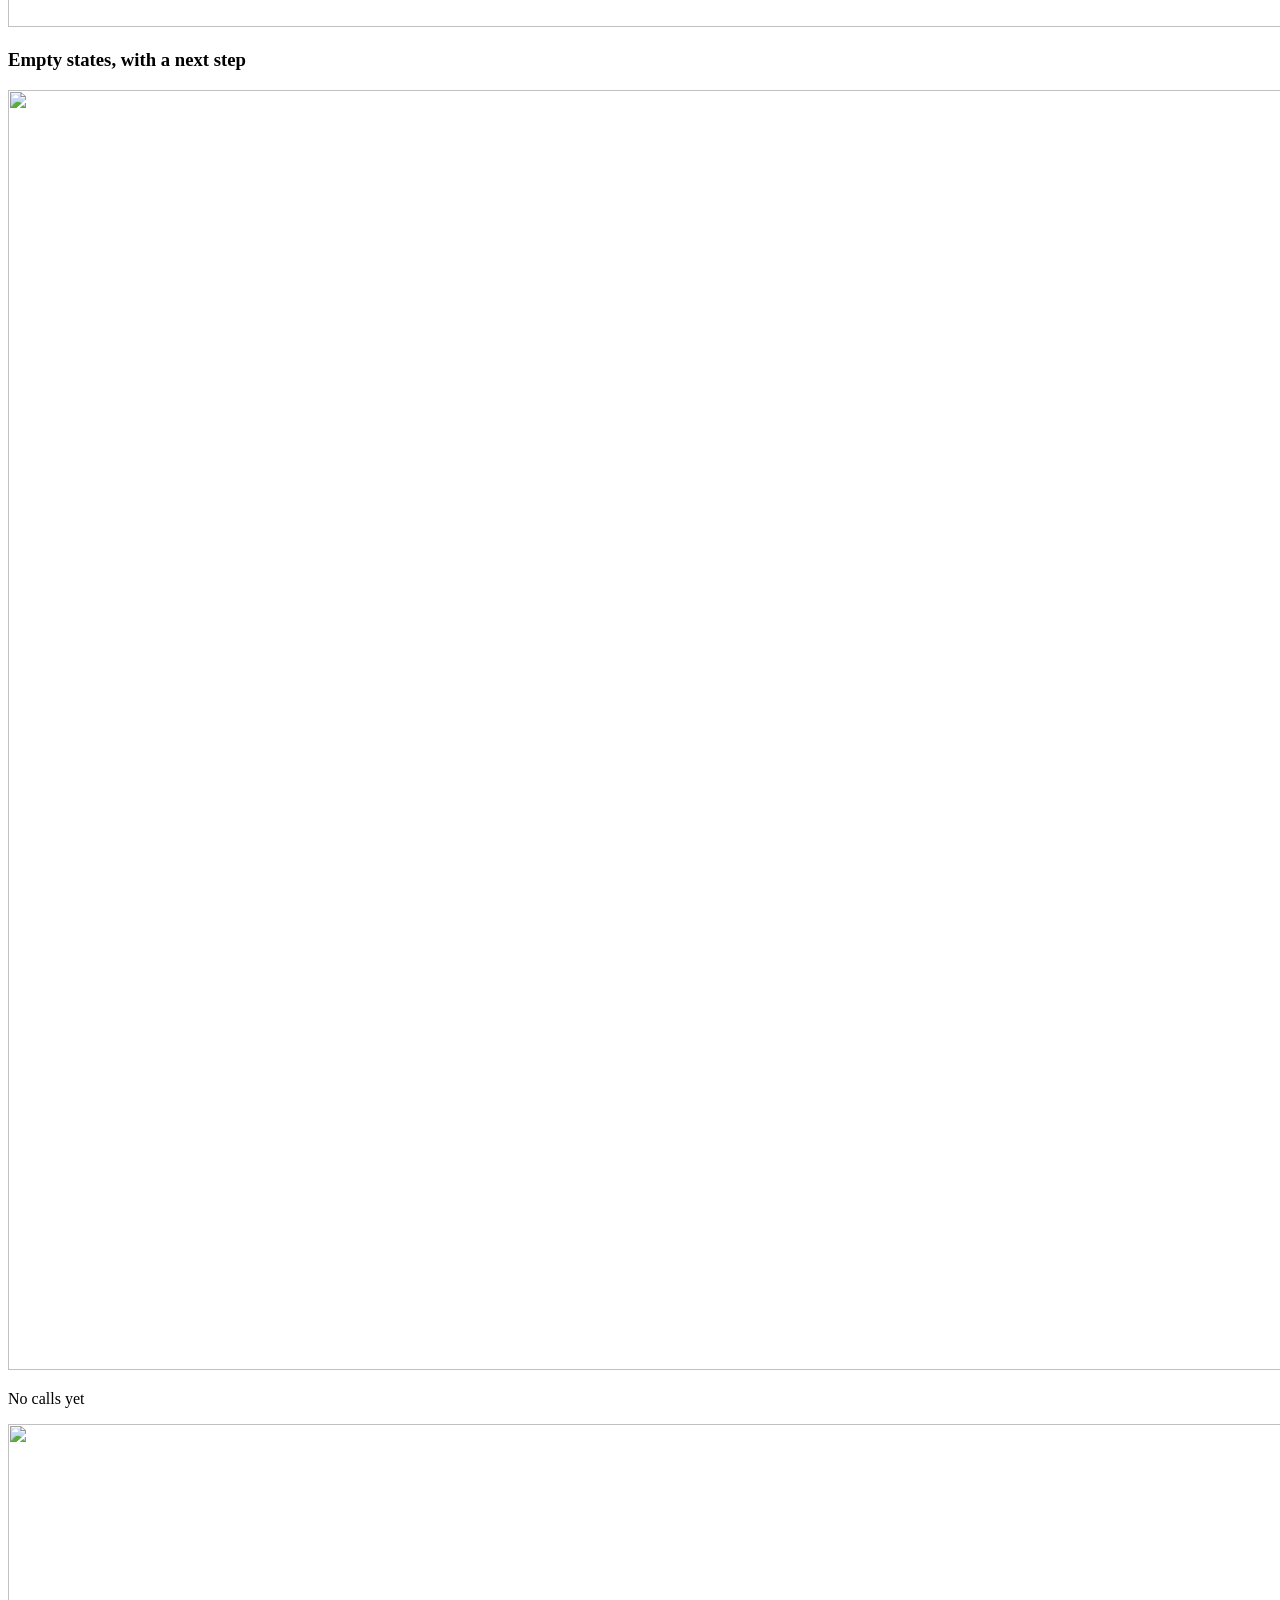
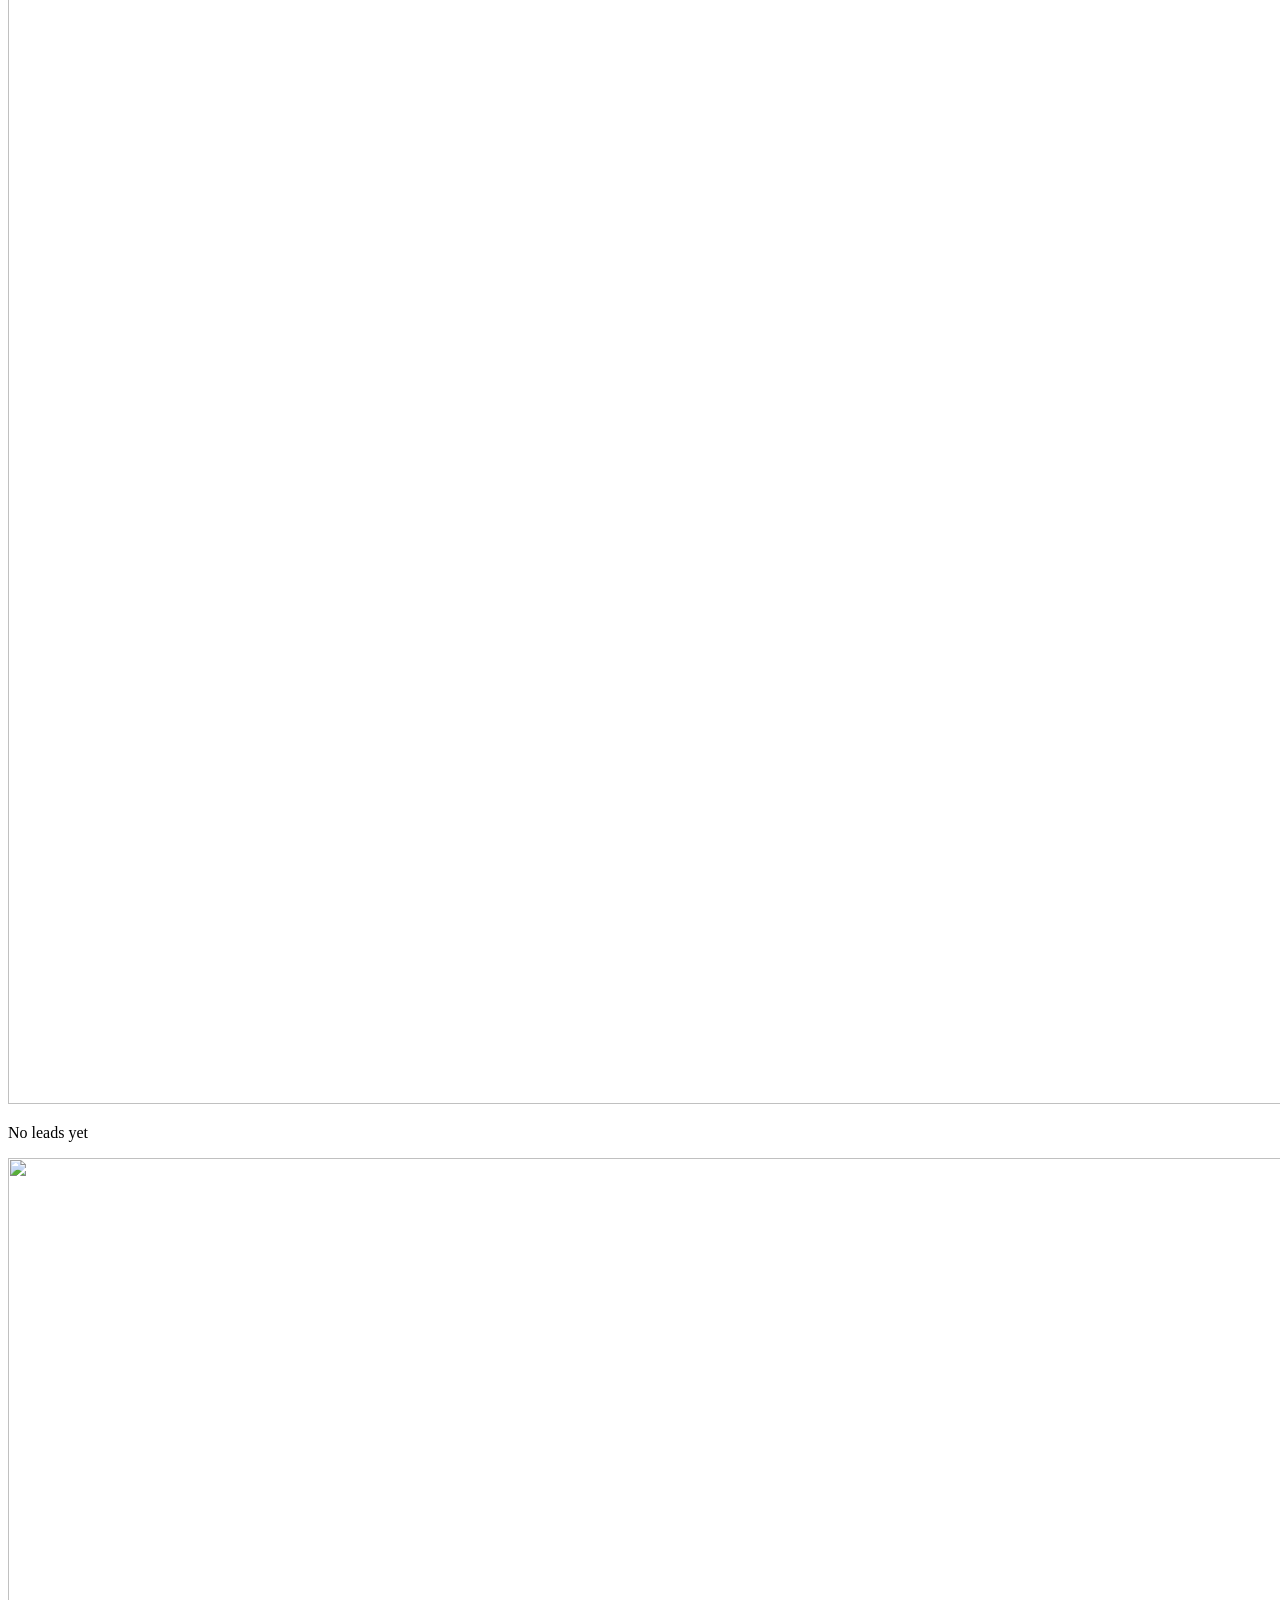
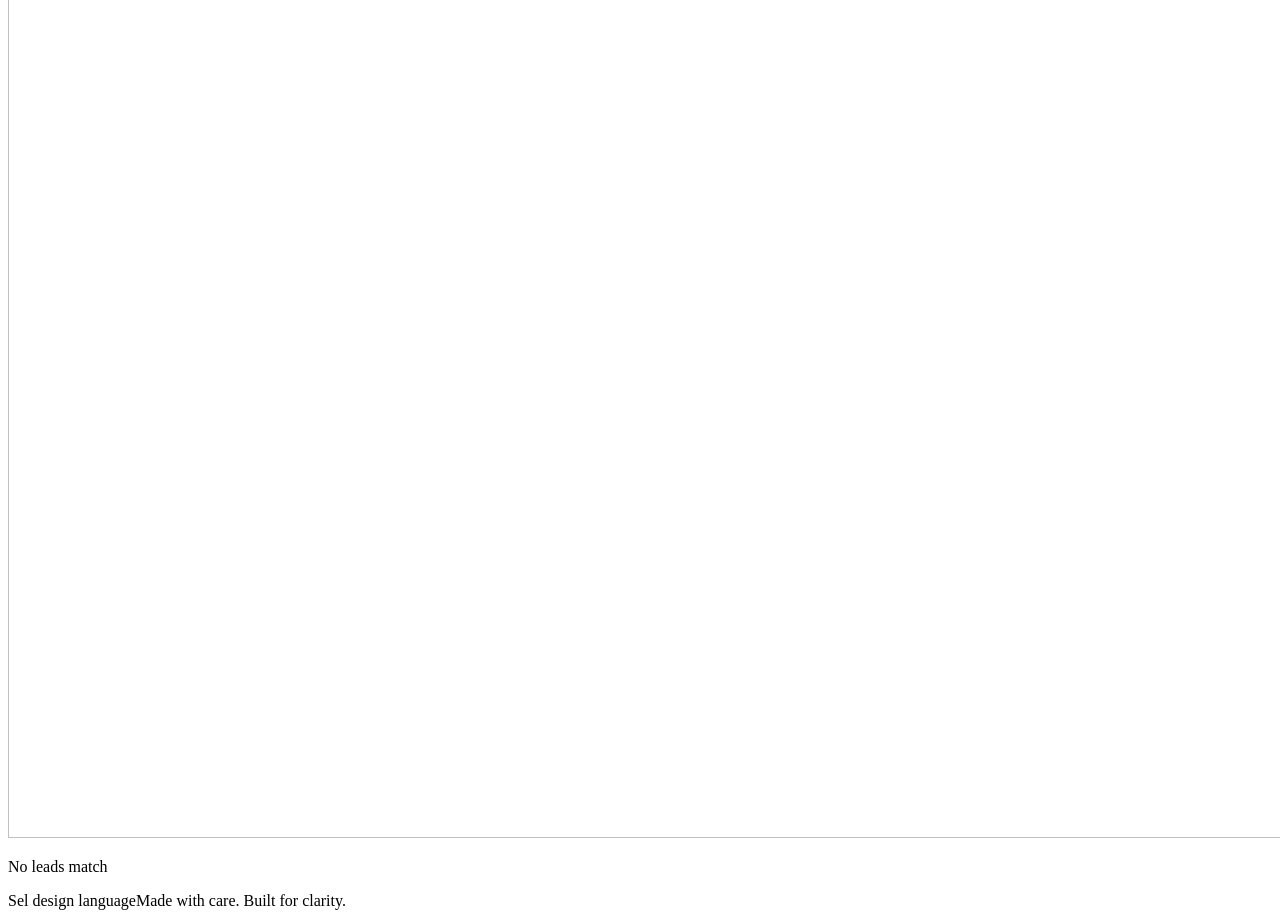
==== commit 5f638b6e: "Add portraits, line-art illustrations and non-blocking health probe" ====
--- a/sel/web/design-system.html
+++ b/sel/web/design-system.html
@@ -2,7 +2,7 @@
 <html lang="en">
 <head><meta charset="utf-8"><meta name="viewport" content="width=device-width, initial-scale=1"><title>Sel · Design system</title><link rel="icon" href="data:,"><link rel="stylesheet" href="/static/style.css"><link rel="stylesheet" href="/static/design-system.css"><script src="/static/motion.js" defer></script><script src="/static/dropdown.js" defer></script><script src="/static/design-system.js" defer></script></head><body class="ds-page"><a class="skip-link" href="#content">Skip to content</a><aside class="ds-sidebar"><a class="brand" href="/" aria-label="Sel home"><span class="brand-mark" aria-hidden="true"><svg width="18" height="18" viewBox="0 0 24 24" fill="none" stroke="currentColor" stroke-linecap="round">
 <path d="M4 12h3l2-5 3 10 2-5h6"/></svg></span><span class="brand-name">Sel</span></a>
-<p class="ds-sidebar-title">Design system</p><nav aria-label="Design system sections"><a href="#overview" aria-current="location">Overview</a><a href="#foundations">Foundations</a><a href="#typography">Typography</a><a href="#buttons">Buttons</a><a href="#cards">Cards & states</a><a href="#forms">Forms & controls</a><a href="#feedback">Feedback</a><a href="#patterns">Product patterns</a><a href="#icons">Iconography</a><a href="#motion">Motion & access</a></nav>
+<p class="ds-sidebar-title">Design system</p><nav aria-label="Design system sections"><a href="#overview" aria-current="location">Overview</a><a href="#foundations">Foundations</a><a href="#typography">Typography</a><a href="#buttons">Buttons</a><a href="#cards">Cards & states</a><a href="#forms">Forms & controls</a><a href="#feedback">Feedback</a><a href="#patterns">Product patterns</a><a href="#icons">Iconography</a><a href="#motion">Motion & access</a><a href="#line-art">Supporting line art</a></nav>
 <div class="ds-sidebar-footer"><span class="pill pill-neutral">Version 1.0</span>
 <p>Calm. Precise.<br>Considerate.</p><a class="ds-text-link" href="/">Back to product</a></div></aside>
 <div class="ds-workspace">
@@ -122,9 +122,9 @@
 <h2 id="cards-title">The surface tells the story.</h2>
 <p>White, softly rounded, with a neutral E2 outline and no drop shadow. A state should explain what changed without competing with the content.</p></div></div>
 <div class="today-primary">
-<div class="today-hero">
-<img class="today-landscape" src="/static/dashboard-landscape.png" width="2172" height="724" alt="">
-<div class="today-hero-copy"><p class="eyebrow">ILLUSTRATED WORKSPACES</p><h3 class="today-hero-title">A little better, every call.</h3><p class="lede">A quiet landscape welcomes people in. The work stays live, readable, and grounded in their calls.</p></div></div>
+<div class="today-hero today-illustrated" data-period="day">
+<div class="today-scene portrait-0" aria-hidden="true"><span class="scene-art scene-day"></span><span class="scene-art scene-night"></span></div>
+<div class="today-hero-copy"><p class="eyebrow">ILLUSTRATED WORKSPACES</p><h3 class="today-hero-title">A little better, every call.</h3><p class="lede">Hand-drawn ink, a familiar desk, and a little breathing room. All six portraits have matching day and night desk scenes. The selected drawing follows the viewer; local time sets the scene.</p></div></div>
 <div class="ds-specimen">
 <h3>People, with a little personality.</h3>
 <p class="muted small">Decorative characters sit beside real names. A stable person ID chooses a portrait; it does not infer appearance or identity. Six characters repeat for larger teams.</p>
@@ -473,6 +473,12 @@
 <li class="page-row" data-flip="bill"><div class="page-row-main"><span class="strong">Ask about the current bill</span><span class="muted small">Discovery · example</span></div><button class="small ghost" data-flip-toggle>Dismiss</button></li>
 <li class="page-row" data-flip="price"><div class="page-row-main"><span class="strong">Price came before the question</span><span class="muted small">Objection handling · example</span></div><button class="small ghost" data-flip-toggle>Dismiss</button></li>
 <li class="page-row" data-flip="visit"><div class="page-row-main"><span class="strong">Agree a day for the visit</span><span class="muted small">Next step · example</span></div><button class="small ghost" data-flip-toggle>Dismiss</button></li></ul></div></div></div></div></section>
+<section id="line-art" class="ds-section" aria-labelledby="line-art-title">
+<div class="ds-section-head"><span class="ds-number">11</span><div><h2 id="line-art-title">A familiar face, a useful moment.</h2><p>Decorative PNGs support setup, recording and practice. Empty states retain their explanation and next action.</p></div></div>
+<div class="bento"><div class="card"><h3>Prepare a recording</h3><div class="portrait-specimens" aria-label="Six recording characters"><span class="line-art line-art-character line-art-recording portrait-0" aria-hidden="true"></span><span class="line-art line-art-character line-art-recording portrait-1" aria-hidden="true"></span><span class="line-art line-art-character line-art-recording portrait-2" aria-hidden="true"></span><span class="line-art line-art-character line-art-recording portrait-3" aria-hidden="true"></span><span class="line-art line-art-character line-art-recording portrait-4" aria-hidden="true"></span><span class="line-art line-art-character line-art-recording portrait-5" aria-hidden="true"></span></div></div><div class="card"><h3>Practise a conversation</h3><div class="portrait-specimens" aria-label="Six conversation characters"><span class="line-art line-art-character line-art-conversation portrait-0" aria-hidden="true"></span><span class="line-art line-art-character line-art-conversation portrait-1" aria-hidden="true"></span><span class="line-art line-art-character line-art-conversation portrait-2" aria-hidden="true"></span><span class="line-art line-art-character line-art-conversation portrait-3" aria-hidden="true"></span><span class="line-art line-art-character line-art-conversation portrait-4" aria-hidden="true"></span><span class="line-art line-art-character line-art-conversation portrait-5" aria-hidden="true"></span></div></div></div>
+<div class="bento"><div class="card"><h3>Prepare for a drill</h3><div class="portrait-specimens" aria-label="Six rehearsal characters"><span class="line-art line-art-character line-art-rehearsal portrait-0" aria-hidden="true"></span><span class="line-art line-art-character line-art-rehearsal portrait-1" aria-hidden="true"></span><span class="line-art line-art-character line-art-rehearsal portrait-2" aria-hidden="true"></span><span class="line-art line-art-character line-art-rehearsal portrait-3" aria-hidden="true"></span><span class="line-art line-art-character line-art-rehearsal portrait-4" aria-hidden="true"></span><span class="line-art line-art-character line-art-rehearsal portrait-5" aria-hidden="true"></span></div></div><div class="card"><h3>Read & practise</h3><div class="portrait-specimens" aria-label="Six reading characters"><span class="line-art line-art-character line-art-reading portrait-0" aria-hidden="true"></span><span class="line-art line-art-character line-art-reading portrait-1" aria-hidden="true"></span><span class="line-art line-art-character line-art-reading portrait-2" aria-hidden="true"></span><span class="line-art line-art-character line-art-reading portrait-3" aria-hidden="true"></span><span class="line-art line-art-character line-art-reading portrait-4" aria-hidden="true"></span><span class="line-art line-art-character line-art-reading portrait-5" aria-hidden="true"></span></div></div></div>
+<div class="bento"><div class="card"><h3>Set up together</h3><img class="line-art line-art-welcome" src="/static/line-art-welcome.png" width="1536" height="1024" alt=""></div><div class="card"><h3>Empty states, with a next step</h3><div class="portrait-specimens"><div class="illustrated-empty"><img class="line-art" src="/static/line-art-empty-calls.png" width="1280" height="1280" alt=""><p>No calls yet</p></div><div class="illustrated-empty"><img class="line-art" src="/static/line-art-empty-leads.png" width="1280" height="1280" alt=""><p>No leads yet</p></div><div class="illustrated-empty"><img class="line-art line-art-search" src="/static/line-art-empty-search.png" width="1280" height="1280" alt=""><p>No leads match</p></div></div></div></div>
+</section>
 <footer class="ds-footer"><span>Sel design language</span><span>Made with care. Built for clarity.</span></footer></main></div><dialog id="preview-dialog" class="dialog ds-dialog" aria-labelledby="dialog-title" aria-describedby="dialog-description">
 <div class="row ds-dialog-head"><span class="pill pill-info">Design preview</span>
 <button class="ghost small" id="close-dialog" aria-label="Close preview"><svg class="solar-icon" width="18" height="18" viewBox="0 0 24 24" aria-hidden="true" focusable="false"><use href="/static/solar-icons.svg#x"/></svg></button></div>
